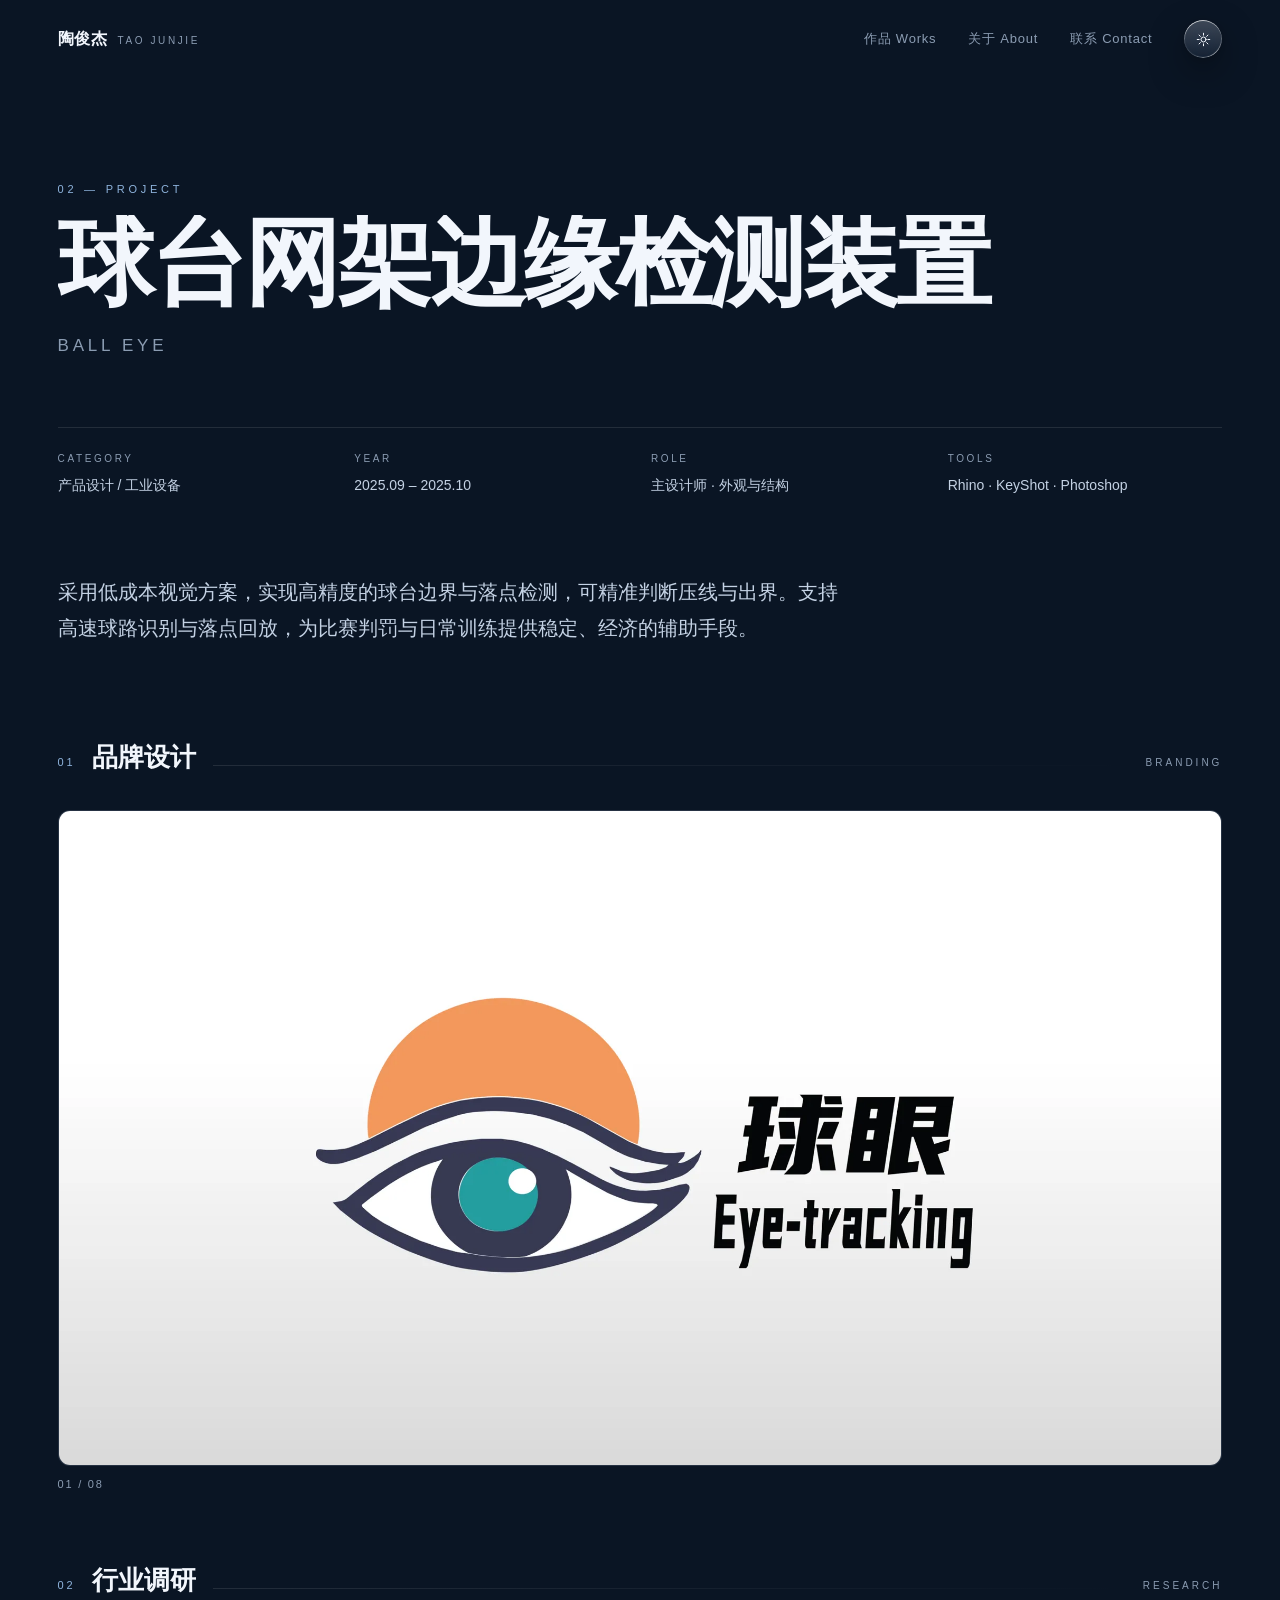
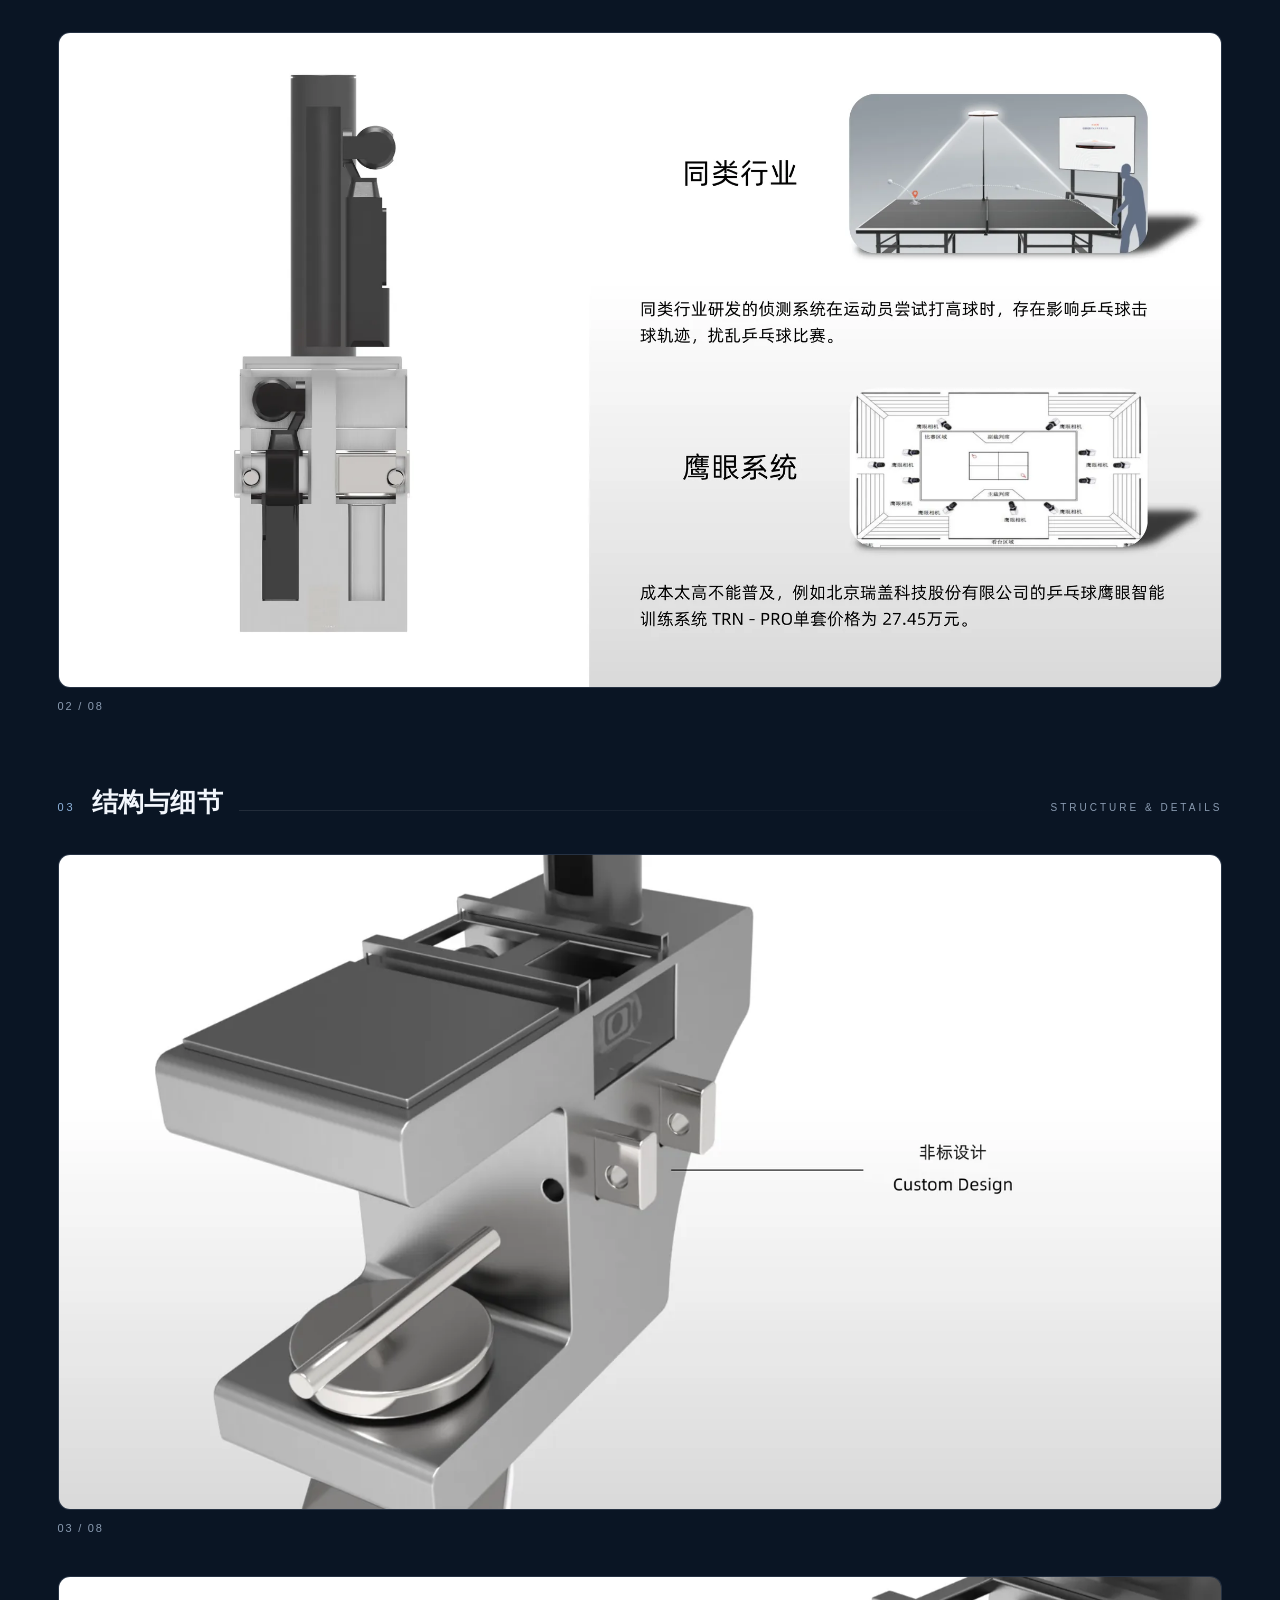
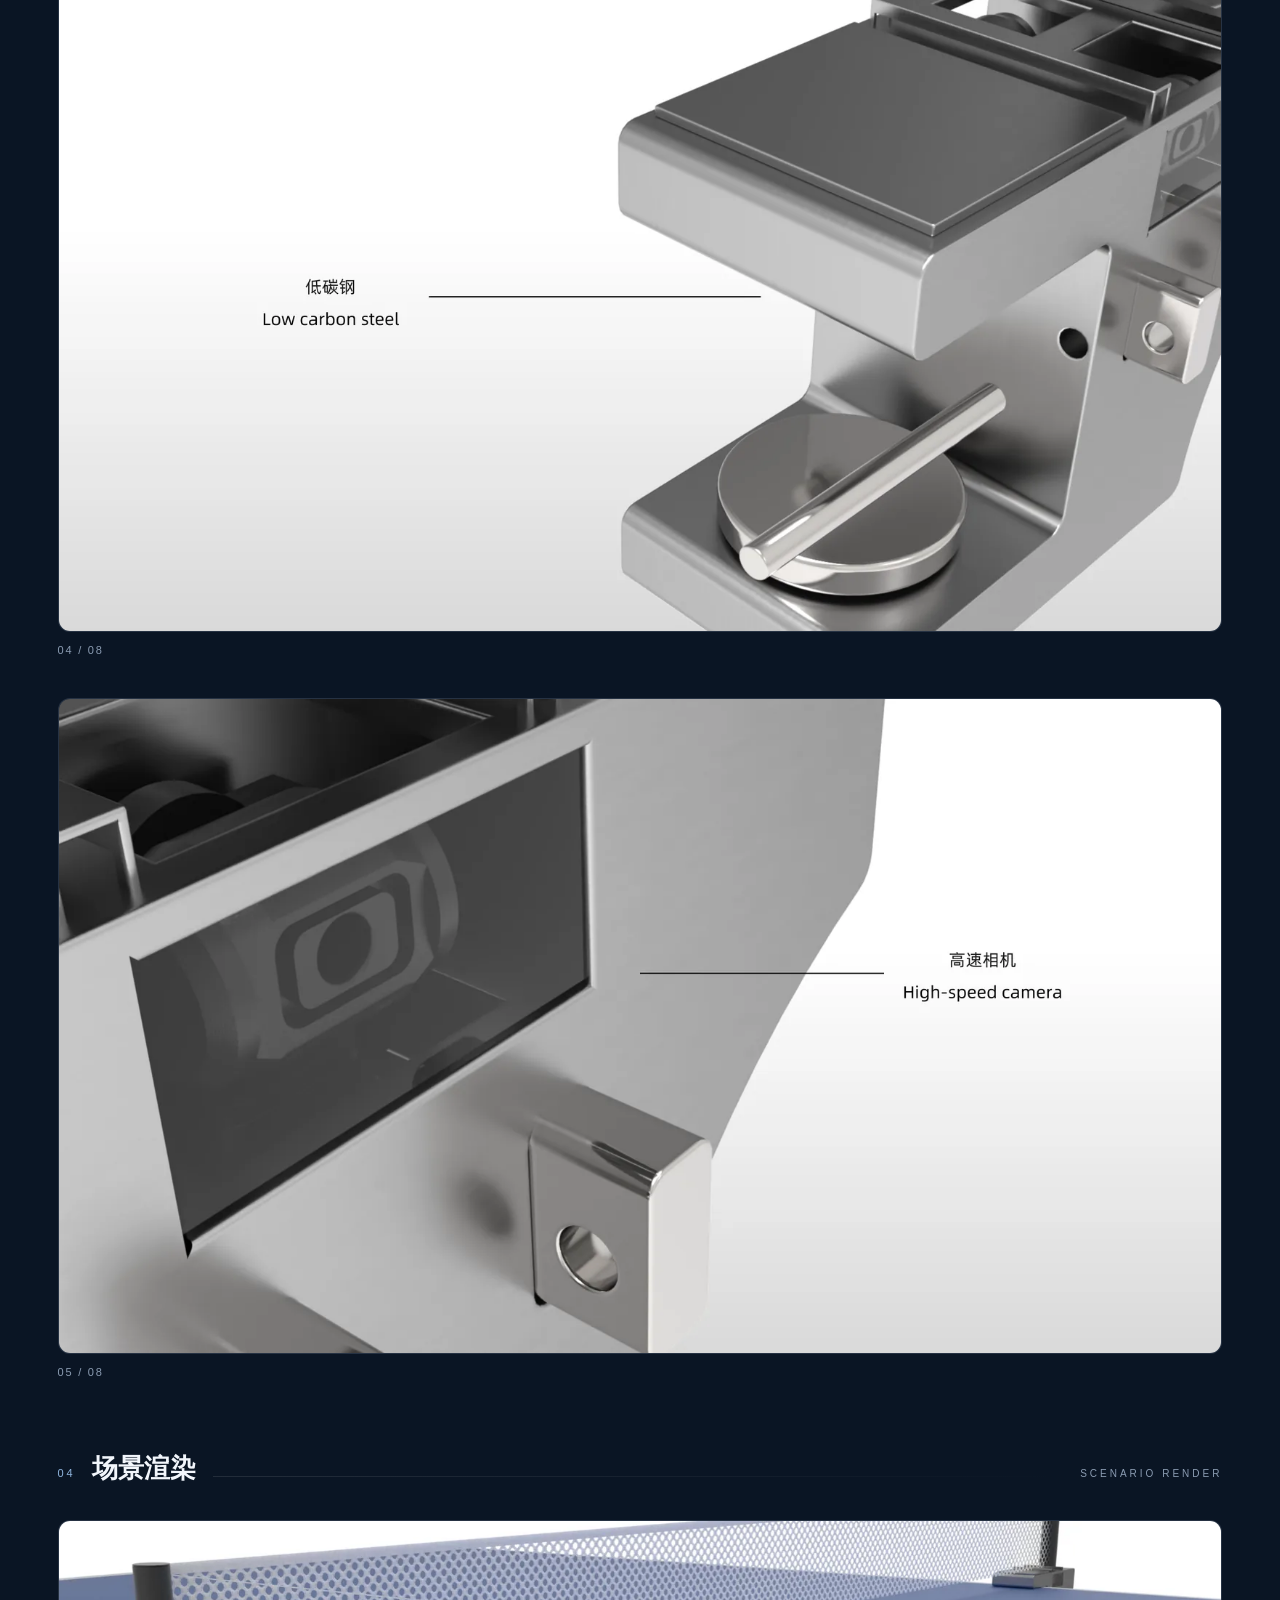
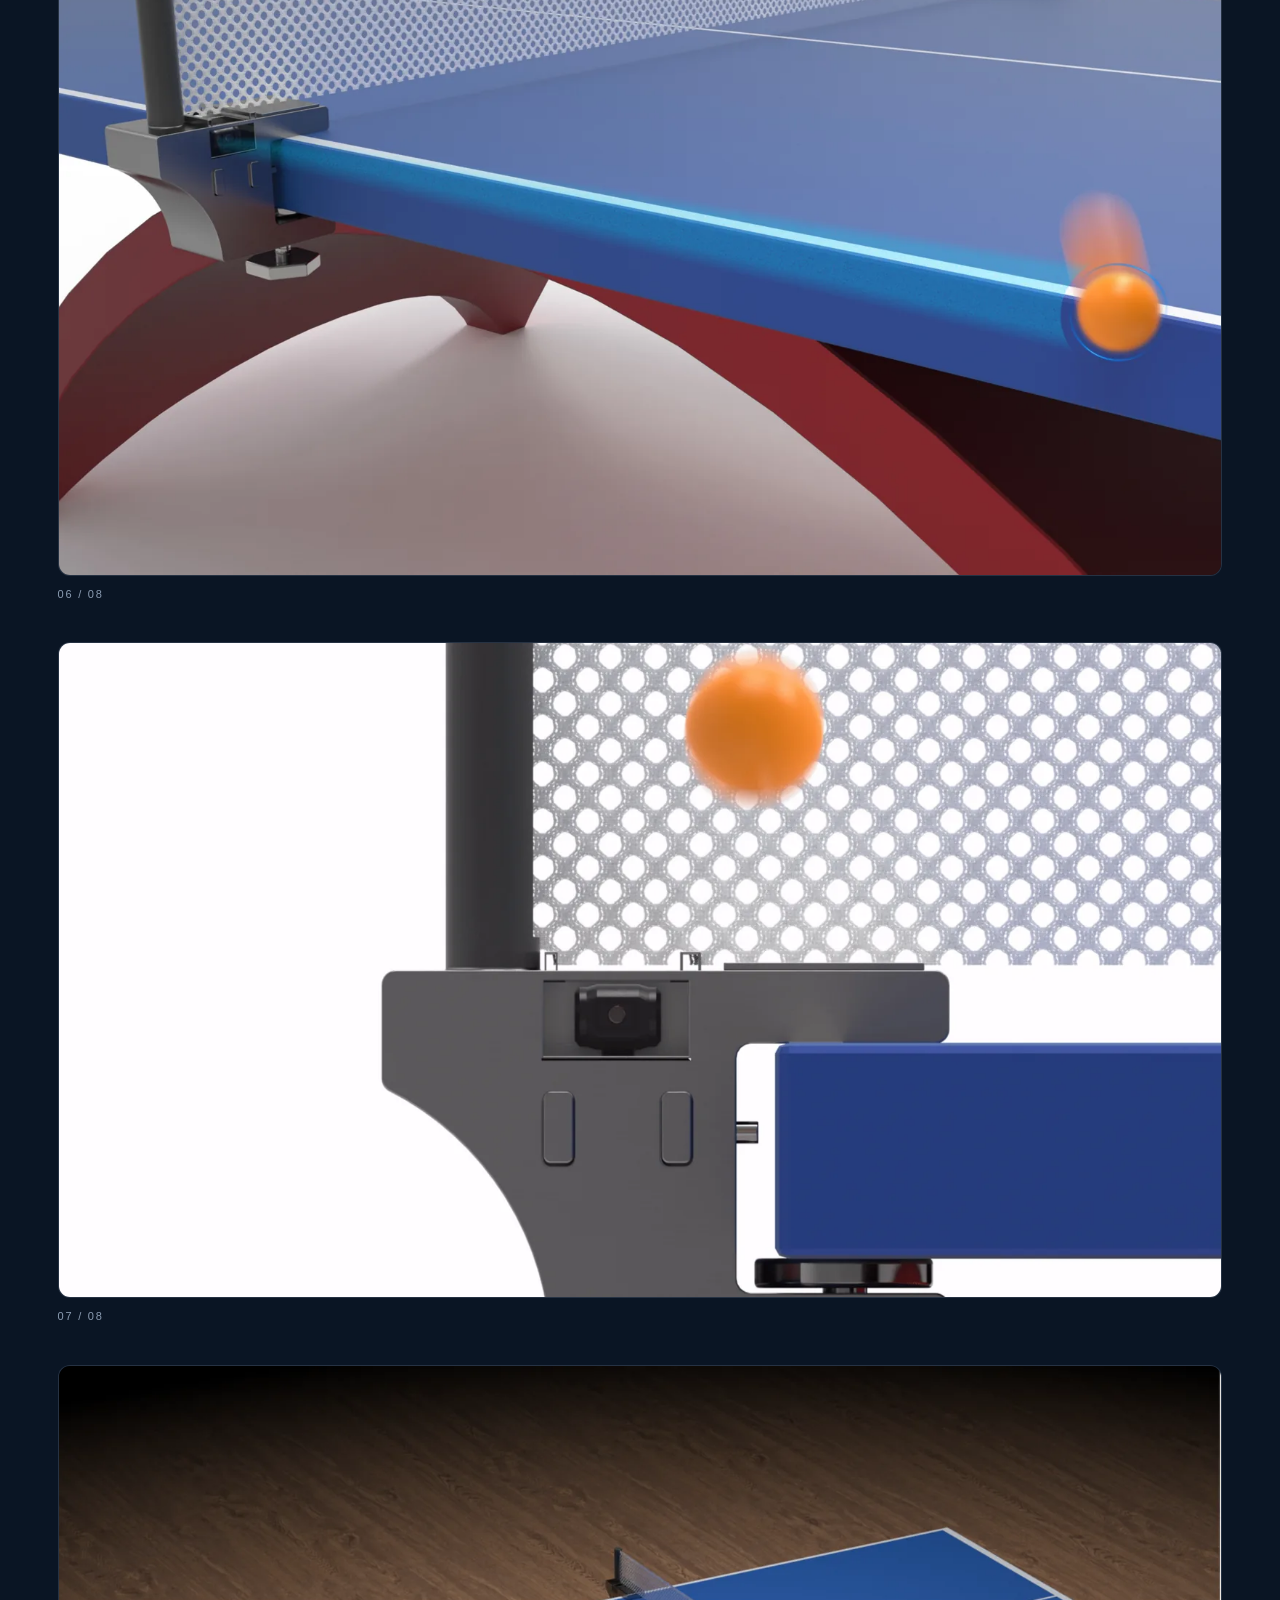
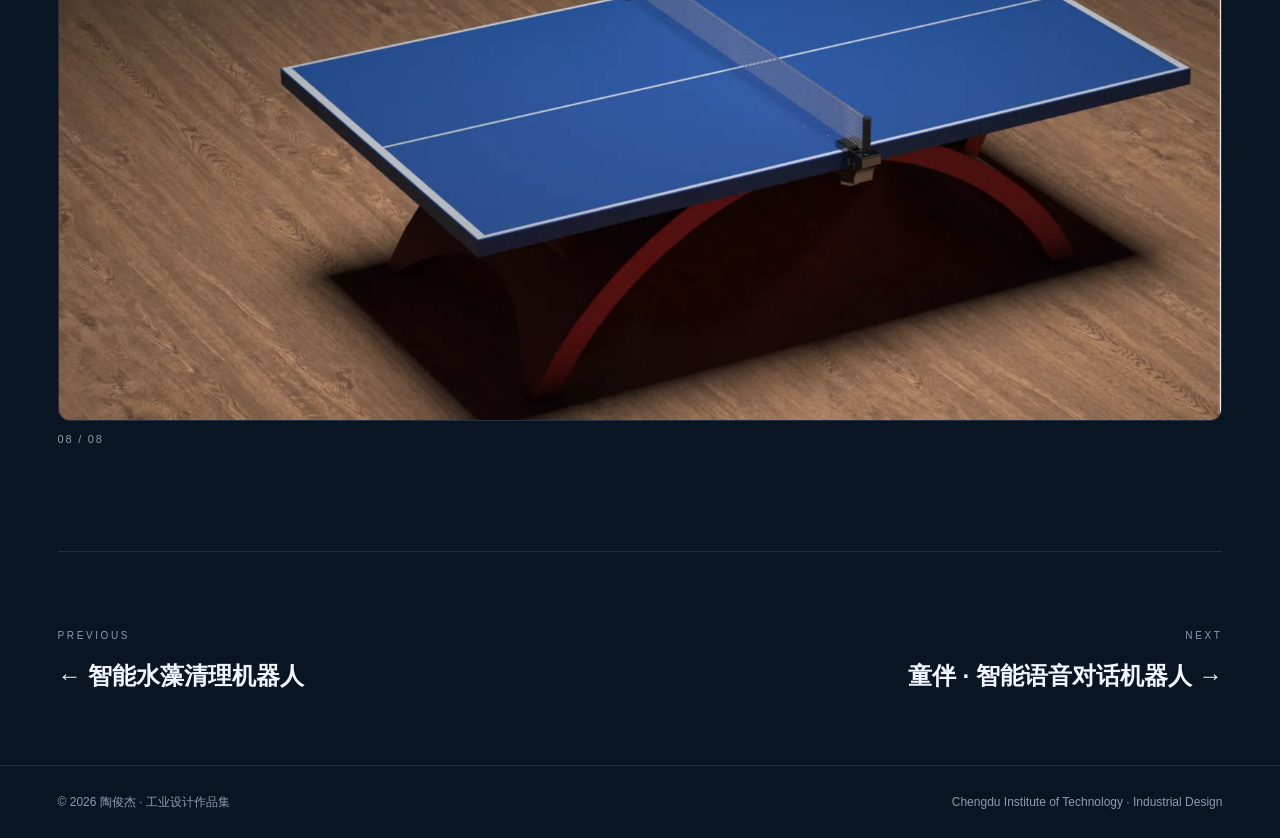
==== work/ball-eye.html @ c4ef95f7 "液态玻璃效果（iOS 26 风）+ 手机端奖项对齐/CONTACT 标题堆叠修复" ====
<!DOCTYPE html>
<html lang="zh-CN" data-theme="dark">
<head>
<meta charset="UTF-8">
<meta name="viewport" content="width=device-width, initial-scale=1.0">
<title>球台网架边缘检测装置 — 陶俊杰 · 工业设计作品集 2026</title>
<meta name="description" content="球台网架边缘检测装置 · 陶俊杰 工业设计作品集">
<script>(function(){try{var t=localStorage.getItem('tj-theme');document.documentElement.setAttribute('data-theme',t==='light'?'light':'dark');}catch(e){document.documentElement.setAttribute('data-theme','dark');}})();</script>
<link rel="stylesheet" href="../assets/style.css?v=20260930c">
</head>
<body>

<div class="loader">
  <div class="loader-inner">
    <div class="loader-cn">陶俊杰</div>
    <div class="loader-en">TAO JUNJIE</div>
    <div class="loader-line"></div>
  </div>
</div>

<div class="progress"></div>

<nav class="nav">
  <a class="brand" href="../index.html"><b>陶俊杰</b><span>TAO JUNJIE</span></a>
  <div class="nav-right">
    <div class="nav-links">
      <a href="../index.html#works">作品 Works</a>
      <a href="../index.html#about">关于 About</a>
      <a href="../index.html#contact">联系 Contact</a>
    </div>
    <button class="theme-toggle lg" id="themeToggle" aria-label="切换深浅色">
      <svg class="icon-sun" viewBox="0 0 24 24" fill="none" stroke="currentColor" stroke-width="1.6" stroke-linecap="round"><circle cx="12" cy="12" r="4"/><path d="M12 2v3M12 19v3M2 12h3M19 12h3M4.9 4.9l2.1 2.1M17 17l2.1 2.1M19.1 4.9L17 7M7 17l-2.1 2.1"/></svg>
      <svg class="icon-moon" viewBox="0 0 24 24" fill="none" stroke="currentColor" stroke-width="1.6" stroke-linecap="round"><path d="M21 12.8A8.5 8.5 0 1 1 11.2 3a7 7 0 0 0 9.8 9.8z"/></svg>
    </button>
  </div>
</nav>

<header class="proj-head">
  <div class="wrap">
    <div class="proj-num reveal">02 — Project</div>
    <h1 class="proj-title mask"><span>球台网架边缘检测装置</span></h1>
    <p class="proj-en reveal">Ball Eye</p>
    <div class="proj-meta reveal">
      <div><div class="k">Category</div><div class="v">产品设计 / 工业设备</div></div>
      <div><div class="k">Year</div><div class="v">2025.09 – 2025.10</div></div>
      <div><div class="k">Role</div><div class="v">主设计师 · 外观与结构</div></div>
      <div><div class="k">Tools</div><div class="v">Rhino · KeyShot · Photoshop</div></div>
    </div>
  </div>
</header>

<section class="proj-lead">
  <div class="wrap">
    <p class="reveal">采用低成本视觉方案，实现高精度的球台边界与落点检测，可精准判断压线与出界。支持高速球路识别与落点回放，为比赛判罚与日常训练提供稳定、经济的辅助手段。</p>
  </div>
</section>

<section class="proj-gallery">
  <div class="chapter reveal">
    <span class="c-num">01</span>
    <h2>品牌设计</h2>
    <span class="c-line"></span>
    <span class="c-en">Branding</span>
  </div>
  <figure class="shot reveal">
    <img src="../images/page-18.webp" alt="球台网架边缘检测装置 · 品牌设计" loading="lazy">
    <figcaption>01 / 08</figcaption>
  </figure>
  <div class="chapter reveal">
    <span class="c-num">02</span>
    <h2>行业调研</h2>
    <span class="c-line"></span>
    <span class="c-en">Research</span>
  </div>
  <figure class="shot reveal">
    <img src="../images/page-19.webp" alt="球台网架边缘检测装置 · 行业调研" loading="lazy">
    <figcaption>02 / 08</figcaption>
  </figure>
  <div class="chapter reveal">
    <span class="c-num">03</span>
    <h2>结构与细节</h2>
    <span class="c-line"></span>
    <span class="c-en">Structure & Details</span>
  </div>
  <figure class="shot reveal">
    <img src="../images/page-20.webp" alt="球台网架边缘检测装置 · 结构与细节" loading="lazy">
    <figcaption>03 / 08</figcaption>
  </figure>
  <figure class="shot reveal">
    <img src="../images/page-21.webp" alt="球台网架边缘检测装置 · 结构与细节" loading="lazy">
    <figcaption>04 / 08</figcaption>
  </figure>
  <figure class="shot reveal">
    <img src="../images/page-22.webp" alt="球台网架边缘检测装置 · 结构与细节" loading="lazy">
    <figcaption>05 / 08</figcaption>
  </figure>
  <div class="chapter reveal">
    <span class="c-num">04</span>
    <h2>场景渲染</h2>
    <span class="c-line"></span>
    <span class="c-en">Scenario Render</span>
  </div>
  <figure class="shot reveal">
    <img src="../images/page-23.webp" alt="球台网架边缘检测装置 · 场景渲染" loading="lazy">
    <figcaption>06 / 08</figcaption>
  </figure>
  <figure class="shot reveal">
    <img src="../images/page-24.webp" alt="球台网架边缘检测装置 · 场景渲染" loading="lazy">
    <figcaption>07 / 08</figcaption>
  </figure>
  <figure class="shot reveal">
    <img src="../images/page-25.webp" alt="球台网架边缘检测装置 · 场景渲染" loading="lazy">
    <figcaption>08 / 08</figcaption>
  </figure>
</section>

<div class="wrap">
  <div class="proj-nav">
    <a class="prev" href="pure-boat.html">
      <span class="k">Previous</span>
      <div class="v">← 智能水藻清理机器人</div>
    </a>
    <a class="next" href="tongban.html">
      <span class="k">Next</span>
      <div class="v">童伴 · 智能语音对话机器人 →</div>
    </a>
  </div>
</div>

<footer class="footer">
  <span>© 2026 陶俊杰 · 工业设计作品集</span>
  <span>Chengdu Institute of Technology · Industrial Design</span>
</footer>

<script src="../assets/main.js?v=20260930c"></script>
</body>
</html>
---- assets/style.css ----
/* ============================================================
   陶俊杰 · 工业设计作品集 2026
   Dark-first / Monochrome / Minimal Studio + Motion
   ============================================================ */

:root {
  --maxw: 1280px;
  --pad: clamp(20px, 4.5vw, 60px);
  --ease: cubic-bezier(0.22, 0.61, 0.36, 1);
  --ease-out: cubic-bezier(0.16, 1, 0.3, 1);
  --font: -apple-system, BlinkMacSystemFont, "Segoe UI", "PingFang SC",
    "Hiragino Sans GB", "Microsoft YaHei", "Helvetica Neue", Arial, sans-serif;
}

:root[data-theme="dark"] {
  --bg: #0A1524;
  --bg-soft: #0D1B2E;
  --surface: #13233A;
  --ink: #F2F6FC;
  --ink-2: #C4D2E4;
  --muted: #8B9CB2;
  --line: rgba(255,255,255,.10);
  --line-2: rgba(255,255,255,.22);
  --glow-a: rgba(96,150,214,.30);
  --glow-b: rgba(245,206,138,.18);
  --btn-bg: #F2F6FC;
  --btn-ink: #0A1524;
  --btn-ghost-line: rgba(255,255,255,.28);
  --img-bg: #0D1B2E;
  --overlay: rgba(7,15,26,.76);
  --blue: #8FB4DD;
  --gold-1: #FBE3AE;
  --gold-2: #F0C471;
  --gold-ink: #2A1F0C;
  --star: rgba(255,255,255,.80);
  --star-2: rgba(255,255,255,.36);
  --glass: rgba(10,21,36,.72);
  --glass-line: rgba(255,255,255,.20);
  --lg-top: rgba(255,255,255,.22);
  --lg-bottom: rgba(255,255,255,.05);
  --lg-base: rgba(12,22,38,.38);
  --lg-rim: rgba(255,255,255,.72);
  --lg-shadow: rgba(0,0,0,.34);
}

:root[data-theme="light"] {
  --bg: #F6F8FC;
  --bg-soft: #EDF1F7;
  --surface: #FFFFFF;
  --ink: #0E1626;
  --ink-2: #2C3A52;
  --muted: #64748B;
  --line: rgba(14,22,38,.10);
  --line-2: rgba(14,22,38,.20);
  --glow-a: rgba(96,150,214,.18);
  --glow-b: rgba(228,178,86,.18);
  --btn-bg: #0E1626;
  --btn-ink: #FFFFFF;
  --btn-ghost-line: rgba(14,22,38,.25);
  --img-bg: #FFFFFF;
  --overlay: rgba(246,248,252,.80);
  --blue: #2F5F9E;
  --gold-1: #F9E2AF;
  --gold-2: #E0AC48;
  --gold-ink: #2A1F0C;
  --star: rgba(14,22,38,.20);
  --star-2: rgba(14,22,38,.10);
  --glass: rgba(255,255,255,.82);
  --glass-line: rgba(14,22,38,.16);
  --lg-top: rgba(255,255,255,.92);
  --lg-bottom: rgba(255,255,255,.52);
  --lg-base: rgba(255,255,255,.26);
  --lg-rim: rgba(255,255,255,.96);
  --lg-shadow: rgba(20,32,54,.20);
}

* { box-sizing: border-box; }

html { scroll-behavior: smooth; }
@media (prefers-reduced-motion: reduce) { html { scroll-behavior: auto; } }

body {
  margin: 0;
  background: var(--bg);
  color: var(--ink);
  font-family: var(--font);
  line-height: 1.7;
  -webkit-font-smoothing: antialiased;
  text-rendering: optimizeLegibility;
  overflow-x: hidden;
  opacity: 0;
  transition: opacity .6s var(--ease-out), background .5s var(--ease), color .5s var(--ease);
}
body.ready { opacity: 1; }
body.leaving { opacity: 0; }

img { display: block; max-width: 100%; }
a { color: inherit; text-decoration: none; }
button { font: inherit; }

.wrap {
  width: 100%; max-width: var(--maxw); margin: 0 auto;
  padding-left: var(--pad); padding-right: var(--pad);
}

/* ============ 加载动画 ============ */
.loader {
  position: fixed; inset: 0; z-index: 900;
  background: var(--bg);
  display: grid; place-items: center;
  transition: transform 1s var(--ease-out), opacity .8s var(--ease-out);
}
.loader.done { transform: translateY(-101%); opacity: 0; }
.loader-inner { text-align: center; }
.loader-cn {
  font-size: clamp(30px, 5vw, 56px); font-weight: 700; letter-spacing: .18em;
  opacity: 0; transform: translateY(18px);
  animation: loaderIn .9s var(--ease-out) .15s forwards;
}
.loader-en {
  margin-top: 10px; font-size: 11px; letter-spacing: .5em; color: var(--muted);
  opacity: 0; animation: loaderIn .9s var(--ease-out) .45s forwards;
}
.loader-line {
  margin: 26px auto 0; width: 120px; height: 1px; background: var(--line);
  position: relative; overflow: hidden;
}
.loader-line::after {
  content: ""; position: absolute; inset: 0; background: var(--ink);
  transform: translateX(-100%); animation: loaderLine 1.1s var(--ease-out) .3s forwards;
}
@keyframes loaderIn { to { opacity: 1; transform: none; } }
@keyframes loaderLine { to { transform: translateX(0); } }

/* ============ 滚动进度 ============ */
.progress {
  position: fixed; top: 0; left: 0; height: 2px; width: 0%; z-index: 300;
  background: linear-gradient(90deg, var(--ink), var(--muted));
  transition: width .1s linear;
}


/* ============ Liquid Glass（iOS 26 风格） ============ */
.lg {
  position: relative;
  isolation: isolate;
  overflow: hidden;
  background:
    linear-gradient(180deg, var(--lg-top), var(--lg-bottom)),
    var(--lg-base);
  -webkit-backdrop-filter: blur(16px) saturate(180%) brightness(1.06);
  backdrop-filter: blur(16px) saturate(180%) brightness(1.06);
  box-shadow:
    0 14px 36px var(--lg-shadow),
    0 2px 8px rgba(0,0,0,.16),
    inset 0 1px 0 rgba(255,255,255,.55),
    inset 0 -1px 1px rgba(255,255,255,.14);
}
.lg::before {
  content: ""; position: absolute; inset: -60%;
  background: linear-gradient(112deg, transparent 40%, rgba(255,255,255,.55) 48%,
    rgba(255,255,255,.10) 55%, transparent 64%);
  transform: translateX(-60%);
  animation: lgSheen 5.5s var(--ease) infinite;
  pointer-events: none; z-index: 1;
}
.lg::after {
  content: ""; position: absolute; inset: 0; border-radius: inherit; padding: 1px;
  background: linear-gradient(145deg, var(--lg-rim), rgba(255,255,255,.05) 38%,
    rgba(255,255,255,.05) 62%, var(--lg-rim));
  -webkit-mask: linear-gradient(#000 0 0) content-box, linear-gradient(#000 0 0);
  -webkit-mask-composite: xor;
  mask: linear-gradient(#000 0 0) content-box, linear-gradient(#000 0 0);
  mask-composite: exclude;
  pointer-events: none; z-index: 3;
}
@keyframes lgSheen {
  0%, 58% { transform: translateX(-60%); }
  88%, 100% { transform: translateX(60%); }
}
@media (prefers-reduced-motion: reduce) {
  .lg::before { animation: none; opacity: .3; }
}
html.no-motion .lg::before { animation: none; opacity: .3; }

/* ============ 导航 ============ */
.nav {
  position: fixed; top: 0; left: 0; right: 0; z-index: 200;
  display: flex; align-items: center; justify-content: space-between;
  padding: 20px var(--pad);
  transition: background .4s var(--ease), backdrop-filter .4s var(--ease),
    padding .4s var(--ease), border-color .4s var(--ease);
  border-bottom: 1px solid transparent;
}
.nav.scrolled {
  background: color-mix(in srgb, var(--bg) 78%, transparent);
  backdrop-filter: saturate(160%) blur(16px);
  -webkit-backdrop-filter: saturate(160%) blur(16px);
  border-bottom-color: var(--line);
  padding-top: 13px; padding-bottom: 13px;
}
.brand { display: flex; align-items: baseline; gap: 10px; font-weight: 700; letter-spacing: .04em; }
.brand b { font-size: 16px; }
.brand span { font-size: 10px; letter-spacing: .26em; color: var(--muted); font-weight: 500; }
.nav-right { display: flex; align-items: center; gap: clamp(14px, 3vw, 32px); }
.nav-links { display: flex; gap: clamp(14px, 3vw, 32px); }
.nav-links a { font-size: 13px; letter-spacing: .06em; color: var(--muted); position: relative; transition: color .25s var(--ease); }
.nav-links a::after { content: ""; position: absolute; left: 0; bottom: -4px; height: 1px; width: 0; background: var(--ink); transition: width .3s var(--ease); }
.nav-links a:hover { color: var(--ink); }
.nav-links a:hover::after { width: 100%; }
@media (max-width: 720px) {
  .nav { padding-left: 16px; padding-right: 16px; }
  .nav-right { gap: 12px; }
  .nav-links { display: flex; gap: 12px; }
  .nav-links a { font-size: 11px; letter-spacing: 0; }
  .brand { gap: 7px; }
  .brand b { font-size: 15px; }
  .brand span { display: none; }
}

.theme-toggle {
  width: 38px; height: 38px; border-radius: 50%; cursor: pointer;
  border: 0; color: var(--ink);
  display: grid; place-items: center;
  transition: transform .35s var(--ease);
}
.theme-toggle::before { background: linear-gradient(112deg, transparent 40%, rgba(255,255,255,.62) 48%, rgba(255,255,255,.12) 55%, transparent 64%); }
.theme-toggle:hover { background: var(--surface); transform: rotate(18deg); }
.theme-toggle svg { width: 15px; height: 15px; }
:root[data-theme="dark"] .icon-sun { display: block; }
:root[data-theme="dark"] .icon-moon { display: none; }
:root[data-theme="light"] .icon-sun { display: none; }
:root[data-theme="light"] .icon-moon { display: block; }


/* ============ 星空点 ============ */
.hero-stars {
  position: absolute; inset: 0; z-index: 0; pointer-events: none;
  background-repeat: no-repeat;
  background-image:
    radial-gradient(1.6px 1.6px at 12% 22%, var(--star), transparent 60%),
    radial-gradient(1.1px 1.1px at 27% 63%, var(--star-2), transparent 60%),
    radial-gradient(1.4px 1.4px at 41% 15%, var(--star), transparent 60%),
    radial-gradient(1px 1px at 55% 78%, var(--star-2), transparent 60%),
    radial-gradient(1.7px 1.7px at 68% 34%, var(--star), transparent 60%),
    radial-gradient(1.1px 1.1px at 81% 71%, var(--star-2), transparent 60%),
    radial-gradient(1.3px 1.3px at 92% 27%, var(--star), transparent 60%),
    radial-gradient(1px 1px at 6% 82%, var(--star-2), transparent 60%),
    radial-gradient(1.5px 1.5px at 36% 46%, var(--star), transparent 60%),
    radial-gradient(1px 1px at 74% 88%, var(--star-2), transparent 60%),
    radial-gradient(1.2px 1.2px at 18% 44%, var(--star-2), transparent 60%),
    radial-gradient(1.4px 1.4px at 63% 8%, var(--star), transparent 60%),
    radial-gradient(1px 1px at 88% 55%, var(--star-2), transparent 60%),
    radial-gradient(1.3px 1.3px at 47% 92%, var(--star), transparent 60%),
    radial-gradient(1.1px 1.1px at 4% 34%, var(--star-2), transparent 60%),
    radial-gradient(1.6px 1.6px at 96% 80%, var(--star), transparent 60%);
  animation: twinkle 8s var(--ease) infinite alternate;
}
@keyframes twinkle { from { opacity: .55; } to { opacity: 1; } }

/* ============ 首屏 ============ */
.hero {
  position: relative; min-height: 100svh; overflow: hidden;
  display: grid; align-items: center;
  padding: 120px var(--pad) 90px;
}
.hero-bg { position: absolute; inset: -25%; z-index: 0; pointer-events: none; }
.hero-bg::before,
.hero-bg::after {
  content: ""; position: absolute; border-radius: 50%;
  filter: blur(60px);
}
.hero-bg::before {
  width: 62%; height: 62%; left: 2%; top: 6%;
  background: radial-gradient(circle at 50% 50%, var(--glow-a), transparent 68%);
  animation: drift1 26s var(--ease) infinite alternate;
}
.hero-bg::after {
  width: 55%; height: 55%; right: 4%; bottom: 2%;
  background: radial-gradient(circle at 50% 50%, var(--glow-b), transparent 68%);
  animation: drift2 32s var(--ease) infinite alternate;
}
@keyframes drift1 { from { transform: translate3d(0,0,0) scale(1); } to { transform: translate3d(4%,-5%,0) scale(1.12); } }
@keyframes drift2 { from { transform: translate3d(0,0,0) scale(1.05); } to { transform: translate3d(-5%,4%,0) scale(1); } }

.hero-grid {
  position: absolute; inset: 0; z-index: 0; pointer-events: none; opacity: .5;
  background-image:
    linear-gradient(to right, var(--line) 1px, transparent 1px),
    linear-gradient(to bottom, var(--line) 1px, transparent 1px);
  background-size: 96px 96px;
  mask-image: radial-gradient(ellipse 80% 70% at 50% 45%, #000 20%, transparent 78%);
  -webkit-mask-image: radial-gradient(ellipse 80% 70% at 50% 45%, #000 20%, transparent 78%);
  animation: gridPan 40s linear infinite;
}
@keyframes gridPan { from { background-position: 0 0; } to { background-position: 96px 96px; } }

.hero-inner {
  position: relative; z-index: 2;
  width: 100%; max-width: var(--maxw); margin: 0 auto;
  display: grid; grid-template-columns: minmax(0, 1.06fr) minmax(0, .94fr);
  gap: clamp(24px, 5vw, 70px); align-items: center;
}
@media (max-width: 980px) { .hero-inner { grid-template-columns: 1fr; } }

.hero-eyebrow {
  margin: 0 0 clamp(16px, 2.6vw, 30px);
  font-size: 11px; letter-spacing: .38em; color: var(--blue); text-transform: uppercase;
}
.hero-title { margin: 0; font-weight: 700; letter-spacing: -.015em; line-height: .98; }
.hero-title .line1 { font-size: clamp(20px, 3vw, 34px); font-weight: 500; color: var(--blue); letter-spacing: .02em; }
.hero-title .line2 { font-size: clamp(56px, 10.5vw, 132px); letter-spacing: -.03em; }
.hero-sub { margin: clamp(18px, 2.6vw, 28px) 0 0; font-size: clamp(15px, 1.9vw, 19px); color: var(--ink-2); letter-spacing: .04em; }
.hero-line { margin: 6px 0 0; font-size: 13px; color: var(--muted); letter-spacing: .08em; }

/* 遮罩揭开（mask reveal） */
.mask { display: block; overflow: hidden; padding-bottom: .06em; }
.mask > span { display: block; transform: translateY(112%); transition: transform 1.05s var(--ease-out); }
.mask.in > span { transform: translateY(0); }

.hero-actions { display: flex; flex-wrap: wrap; gap: 12px; margin-top: clamp(26px, 4vw, 42px); }
.btn {
  display: inline-flex; align-items: center; gap: 9px;
  padding: 13px 24px; border-radius: 999px; font-size: 13px; letter-spacing: .06em;
  border: 1px solid transparent; cursor: pointer;
  transition: transform .35s var(--ease), background .35s var(--ease), color .35s var(--ease), border-color .35s var(--ease);
}
.btn-solid {
  background: linear-gradient(180deg, var(--gold-1), var(--gold-2));
  color: var(--gold-ink);
  box-shadow: 0 10px 28px rgba(240,196,113,.26), inset 0 1px 0 rgba(255,255,255,.55);
}
.btn-solid:hover {
  transform: translateY(-3px);
  box-shadow: 0 16px 38px rgba(240,196,113,.40), inset 0 1px 0 rgba(255,255,255,.55);
}
.btn-ghost { background: transparent; color: var(--ink); border-color: var(--btn-ghost-line); }
.btn-ghost:hover { transform: translateY(-3px); background: var(--surface); }
.btn-ghost.lg { border-color: transparent; }
.btn svg { width: 13px; height: 13px; }

.hero-stats {
  display: flex; gap: clamp(24px, 4vw, 56px);
  margin-top: clamp(34px, 5vw, 60px); padding-top: 22px;
  border-top: 1px solid var(--line);
}
.stat b { display: block; font-size: clamp(20px, 2.6vw, 30px); font-weight: 700; letter-spacing: -.01em; line-height: 1.2; color: var(--blue); }
.stat span { font-size: 11px; letter-spacing: .16em; color: var(--muted); text-transform: uppercase; }

/* 线框球 */
.hero-visual { position: relative; display: grid; place-items: center; min-height: clamp(260px, 40vw, 460px); }
.orb { position: relative; width: min(72%, 400px); aspect-ratio: 1; }
.orb-glow {
  position: absolute; inset: -28%; border-radius: 50%;
  background: radial-gradient(circle at 50% 50%, rgba(96,150,214,.34), rgba(96,150,214,.10) 42%, transparent 70%);
  filter: blur(30px); animation: pulse 7s var(--ease) infinite alternate;
}
.orb-warm {
  position: absolute; inset: 22%; border-radius: 50%;
  background: radial-gradient(circle at 50% 50%, rgba(245,206,138,.55), rgba(245,206,138,.14) 46%, transparent 72%);
  filter: blur(22px); animation: pulse 5.5s var(--ease) infinite alternate-reverse;
}
@keyframes pulse { from { opacity: .55; transform: scale(.96); } to { opacity: 1; transform: scale(1.05); } }
.orb-sphere { position: absolute; inset: 0; transform-style: preserve-3d; animation: orbSpin 34s linear infinite; }
@keyframes orbSpin { from { transform: rotateX(16deg) rotateY(0deg); } to { transform: rotateX(16deg) rotateY(360deg); } }
.orb-sphere i {
  position: absolute; inset: 0; border: 1px solid rgba(143,180,221,.30); border-radius: 50%; display: block;
}
.orb-sphere i.lat { border-color: rgba(143,180,221,.16); }
.orb-core {
  position: absolute; left: 50%; top: 50%; width: 13px; height: 13px; margin: -6.5px 0 0 -6.5px;
  border-radius: 50%; background: #FFF4DC;
  box-shadow: 0 0 22px 7px rgba(245,206,138,.85), 0 0 60px 22px rgba(245,206,138,.35);
}
@media (max-width: 980px) { .hero-visual { min-height: 260px; } .orb { width: min(52%, 280px); } }

@media (max-width: 720px) {
  .hero { padding: 104px var(--pad) 82px; }
  .hero-inner { grid-template-columns: 1fr; gap: 0; }
  .hero-copy { position: relative; z-index: 2; }
  .hero-eyebrow { font-size: 10px; letter-spacing: .2em; }
  .hero-title .line1 { font-size: 18px; }
  .hero-title .line2 { font-size: clamp(50px, 17vw, 78px); }
  .hero-sub { font-size: 15px; margin-top: 16px; }
  .hero-line { font-size: 12px; line-height: 1.8; }
  .hero-actions { gap: 10px; margin-top: 24px; }
  .btn { padding: 12px 18px; font-size: 12px; }
  .hero-stats { gap: 20px; margin-top: 30px; padding-top: 18px; }
  .stat b { font-size: 22px; }
  .stat span { font-size: 10px; }
  /* 线框球移到文案后方，居中做大背景 */
  .hero-visual {
    position: absolute; top: 62%; left: 50%;
    translate: -50% -50%;
    width: min(96vw, 400px); min-height: 0;
    opacity: .34; z-index: 1; pointer-events: none;
  }
  .orb { width: 100%; }
  .hero-scroll { bottom: 18px; font-size: 9px; letter-spacing: .2em; }
}

.hero-scroll {
  position: absolute; left: var(--pad); right: var(--pad); bottom: 30px; z-index: 2;
  display: flex; justify-content: space-between; font-size: 10px; letter-spacing: .26em; color: var(--muted);
  text-transform: uppercase;
}
.hero-scroll .cue { display: inline-flex; align-items: center; gap: 9px; animation: bob 2.6s var(--ease) infinite; }
@keyframes bob { 0%,100% { transform: translateY(0); } 50% { transform: translateY(6px); } }

/* ============ 通用区块 ============ */
.section { padding: clamp(80px, 12vw, 180px) 0; }
.sec-head {
  display: flex; align-items: baseline; justify-content: space-between;
  border-top: 1px solid var(--line); padding-top: 18px; margin-bottom: clamp(38px, 6vw, 80px);
}
.label { font-size: 11px; letter-spacing: .3em; color: var(--muted); text-transform: uppercase; }
.sec-count { font-size: 11px; letter-spacing: .2em; color: var(--muted); }

/* ============ 作品列表 ============ */
.work-list { display: flex; flex-direction: column; gap: clamp(56px, 9vw, 140px); }
.work { display: block; position: relative; }
.work-media {
  position: relative; overflow: hidden; border-radius: 12px;
  background: var(--img-bg); border: 1px solid var(--line);
}
.work-media img { width: 100%; transition: transform 1.1s var(--ease-out), filter .6s var(--ease); }
.work-media::after {
  content: ""; position: absolute; inset: 0; background: var(--overlay);
  opacity: 0; transition: opacity .5s var(--ease);
}
.work-enter {
  position: absolute; inset: 0; z-index: 3; display: grid; place-items: center;
  opacity: 0; transform: translateY(14px); transition: opacity .5s var(--ease), transform .5s var(--ease-out);
}
.work-enter span {
  display: inline-flex; align-items: center; gap: 12px;
  padding: 14px 28px; border-radius: 999px; font-size: 13px; letter-spacing: .16em;
  text-transform: uppercase; color: var(--ink);
  position: relative; isolation: isolate; overflow: hidden;
  background:
    linear-gradient(180deg, var(--lg-top), var(--lg-bottom)),
    var(--lg-base);
  -webkit-backdrop-filter: blur(16px) saturate(180%) brightness(1.06);
  backdrop-filter: blur(16px) saturate(180%) brightness(1.06);
  box-shadow:
    0 14px 36px var(--lg-shadow),
    0 2px 8px rgba(0,0,0,.16),
    inset 0 1px 0 rgba(255,255,255,.55),
    inset 0 -1px 1px rgba(255,255,255,.14);
}
.work-enter span::before {
  content: ""; position: absolute; inset: -60%;
  background: linear-gradient(112deg, transparent 40%, rgba(255,255,255,.55) 48%,
    rgba(255,255,255,.10) 55%, transparent 64%);
  transform: translateX(-60%);
  animation: lgSheen 5.5s var(--ease) infinite;
  pointer-events: none; z-index: 1;
}
.work-enter span::after {
  content: ""; position: absolute; inset: 0; border-radius: inherit; padding: 1px;
  background: linear-gradient(145deg, var(--lg-rim), rgba(255,255,255,.05) 38%,
    rgba(255,255,255,.05) 62%, var(--lg-rim));
  -webkit-mask: linear-gradient(#000 0 0) content-box, linear-gradient(#000 0 0);
  -webkit-mask-composite: xor;
  mask: linear-gradient(#000 0 0) content-box, linear-gradient(#000 0 0);
  mask-composite: exclude;
  pointer-events: none; z-index: 3;
}
.work:hover .work-media::after { opacity: 1; }
.work:hover .work-enter { opacity: 1; transform: none; }
.work:hover .work-media img { transform: scale(1.045); }
.work-meta { display: grid; grid-template-columns: 70px 1fr auto; gap: 18px; align-items: baseline; margin-top: 20px; }
.work-num { font-size: 12px; letter-spacing: .18em; color: var(--blue); font-weight: 600; }
.work-title { margin: 0; font-size: clamp(20px, 2.6vw, 32px); font-weight: 700; letter-spacing: .005em; }
.work-cn { margin: 3px 0 0; font-size: 14px; color: var(--muted); }
.work-tag { font-size: 12px; letter-spacing: .1em; color: var(--muted); text-align: right; text-transform: uppercase; }
.work-enter-mobile { display: none; }
@media (max-width: 720px) {
  .work-meta { grid-template-columns: 44px 1fr; }
  .work-tag { grid-column: 2; text-align: left; margin-top: 6px; }
  /* 手机端：图片不遮罩，只在右下角放一枚小胶囊提示可点 */
  .work-media::after { display: none; }
  .work-enter {
    inset: auto 12px 12px auto;
    display: block; opacity: 1; transform: none;
  }
  .work-enter span {
    padding: 9px 15px; font-size: 11px; letter-spacing: .12em; gap: 8px;
    border-radius: 999px;
  }
  .work-enter span svg { width: 11px; height: 11px; }
  .work-enter-mobile { display: none; }
}

/* ============ About ============ */
.about-grid { display: grid; grid-template-columns: 1.05fr .95fr; gap: clamp(32px, 6vw, 90px); }
@media (max-width: 880px) { .about-grid { grid-template-columns: 1fr; gap: 48px; } }
.about-lead { margin: 0; font-size: clamp(18px, 2.35vw, 27px); line-height: 1.6; }
.about-lead em { font-style: normal; color: var(--ink); border-bottom: 1px solid var(--line-2); }
.about-body { margin: 22px 0 0; color: var(--muted); font-size: 15px; }
.tags { display: flex; flex-wrap: wrap; gap: 9px; margin-top: 28px; }
.tag {
  font-size: 12px; letter-spacing: .05em; padding: 7px 15px; border-radius: 999px;
  border: 1px solid var(--line-2); color: var(--ink-2); background: transparent;
  transition: background .3s var(--ease), color .3s var(--ease), transform .3s var(--ease);
}
.tag:hover { transform: translateY(-2px); background: var(--ink); color: var(--bg); }
.tag.strong { background: var(--ink); color: var(--bg); border-color: var(--ink); }

.timeline, .awards { margin: 0; padding: 0; list-style: none; }
.timeline li {
  border-top: 1px solid var(--line); padding: 17px 0;
  display: grid; grid-template-columns: 118px 1fr; gap: 16px;
}
.timeline li:last-child { border-bottom: 1px solid var(--line); }
.t-date { font-size: 12px; color: var(--muted); letter-spacing: .04em; padding-top: 3px; }
.t-role { font-weight: 700; font-size: 15px; }
.t-org { font-size: 13px; color: var(--muted); margin-top: 2px; }
.sub-head { font-size: 11px; letter-spacing: .28em; text-transform: uppercase; color: var(--muted); margin: 34px 0 0; }
.awards li { border-top: 1px solid var(--line); padding: 12px 0; font-size: 14px; color: var(--ink-2); display: flex; gap: 12px; }
.awards li:last-child { border-bottom: 1px solid var(--line); }
.awards li i { font-style: normal; color: var(--muted); font-size: 12px; min-width: 46px; padding-top: 2px; }


/* ============ 奖项两列 ============ */
.about-awards { margin-top: clamp(34px, 5vw, 64px); }
.awards.cols { display: grid; grid-template-columns: 1fr 1fr; column-gap: clamp(20px, 3vw, 48px); }
.awards.cols li { border-top: 1px solid var(--line); padding: 9px 0; font-size: 13px; line-height: 1.5; display: flex; gap: 10px; align-items: flex-start; }
.awards.cols li span { flex: 1; min-width: 0; }
.awards.cols li:last-child { border-bottom: none; }
.awards.cols li i { min-width: 52px; font-size: 11px; padding-top: 2px; }
@media (max-width: 720px) { .awards.cols { grid-template-columns: 1fr; } }

/* ============ Contact ============ */
.contact h2 { margin: 0 0 clamp(28px, 5vw, 56px); font-size: clamp(38px, 8vw, 108px); line-height: 1; letter-spacing: -.03em; font-weight: 700; }
.contact-links { display: flex; flex-wrap: wrap; gap: clamp(24px, 5vw, 72px); border-top: 1px solid var(--line); padding-top: 26px; }
.contact-item { display: flex; flex-direction: column; gap: 6px; }
.contact-item .k { font-size: 10px; letter-spacing: .26em; color: var(--muted); text-transform: uppercase; }
.contact-item .v { font-size: clamp(16px, 2.1vw, 23px); position: relative; }
.contact-item .v::after { content: ""; position: absolute; left: 0; bottom: -2px; height: 1px; width: 0; background: var(--ink); transition: width .35s var(--ease); }
.contact-item:hover .v::after { width: 100%; }
.contact-cta { margin-top: clamp(34px, 5vw, 56px); }

/* ============ Footer ============ */
.footer {
  border-top: 1px solid var(--line); padding: 26px var(--pad);
  display: flex; justify-content: space-between; gap: 12px; flex-wrap: wrap;
  font-size: 12px; color: var(--muted);
}

/* ============ 项目详情页 ============ */
.proj-head { padding: clamp(130px, 20vh, 220px) 0 clamp(26px, 4vw, 50px); }
.proj-num { font-size: 11px; letter-spacing: .34em; color: var(--blue); text-transform: uppercase; }
.proj-title { margin: 16px 0 0; font-size: clamp(34px, 7.5vw, 100px); line-height: 1; letter-spacing: -.03em; font-weight: 700; }
.proj-en { margin: 16px 0 0; font-size: clamp(13px, 1.7vw, 17px); letter-spacing: .22em; color: var(--muted); text-transform: uppercase; }
.proj-meta { margin-top: clamp(34px, 6vw, 66px); display: grid; grid-template-columns: repeat(4, 1fr); gap: 22px; border-top: 1px solid var(--line); padding-top: 22px; }
.proj-meta .k { font-size: 10px; letter-spacing: .26em; color: var(--muted); text-transform: uppercase; }
.proj-meta .v { font-size: 14px; margin-top: 7px; color: var(--ink-2); }
@media (max-width: 720px) {
  /* 手机上区块标题不再左右挤在一起 */
  .sec-head { flex-direction: column; align-items: flex-start; gap: 7px; }
  .sec-count { font-size: 10px; }
  /* 奖项列表更紧凑 */
  .awards.cols li { padding: 7px 0; font-size: 12.5px; gap: 8px; }
  .awards.cols li i { min-width: 46px; font-size: 10px; }
  /* 首屏网格更淡，避免压字 */
  .hero-grid { opacity: .26; }
  .proj-meta { grid-template-columns: 1fr 1fr; gap: 16px; }
  .proj-title { font-size: clamp(27px, 8.8vw, 50px); }
  .chapter { flex-wrap: wrap; gap: 10px; margin: 34px 0 16px; }
  .chapter .c-line { display: none; }
  .chapter h2 { font-size: 19px; }
  .chapter .c-en { font-size: 9px; letter-spacing: .22em; }
  .shot figcaption { font-size: 10px; }
  .proj-nav { grid-template-columns: 1fr; gap: 8px; }
  .proj-nav .next { text-align: left; }
}

.proj-lead { padding: clamp(10px, 2vw, 26px) 0 clamp(40px, 7vw, 92px); }
.proj-lead p { margin: 0; max-width: 780px; font-size: clamp(16px, 1.95vw, 20px); line-height: 1.8; color: var(--ink-2); }

.proj-gallery {
  max-width: var(--maxw); margin: 0 auto;
  padding-left: var(--pad); padding-right: var(--pad);
  padding-bottom: clamp(50px, 8vw, 110px);
}
.chapter { display: flex; align-items: baseline; gap: 16px; margin: clamp(30px, 5vw, 64px) 0 clamp(16px, 2.4vw, 30px); }
.chapter .c-num { font-size: 11px; letter-spacing: .26em; color: var(--blue); }
.chapter .c-line { flex: 1; height: 1px; background: linear-gradient(90deg, var(--line), transparent); }
.chapter .c-en { font-size: 10px; letter-spacing: .3em; color: var(--muted); text-transform: uppercase; }
.chapter h2 { margin: 0; font-size: clamp(18px, 2.2vw, 26px); font-weight: 700; letter-spacing: .01em; }
.chapter:first-child { margin-top: 0; }

.shot { margin: 0 0 clamp(18px, 3vw, 44px); }
.shot:last-child { margin-bottom: 0; }
.shot img {
  width: 100%; border-radius: 12px; border: 1px solid var(--line);
  background: var(--img-bg); cursor: zoom-in;
  transition: transform .7s var(--ease-out), box-shadow .7s var(--ease);
}
.shot img:hover { transform: translateY(-4px); box-shadow: 0 24px 60px rgba(0,0,0,.22); }
.shot figcaption { margin-top: 9px; font-size: 11px; letter-spacing: .16em; color: var(--muted); text-transform: uppercase; }

.proj-nav { border-top: 1px solid var(--line); display: grid; grid-template-columns: 1fr 1fr; gap: 20px; padding: clamp(30px, 5vw, 62px) 0; }
.proj-nav a { display: block; padding: 6px 0; }
.proj-nav .k { font-size: 10px; letter-spacing: .26em; color: var(--muted); text-transform: uppercase; }
.proj-nav .v { font-size: clamp(16px, 2.1vw, 24px); font-weight: 700; margin-top: 9px; transition: opacity .3s var(--ease); }
.proj-nav a:hover .v { opacity: .55; }
.proj-nav .next { text-align: right; }

/* ============ 动效 ============ */
.reveal { opacity: 0; transform: translateY(24px); transition: opacity .9s var(--ease-out), transform .9s var(--ease-out); }
.reveal.in { opacity: 1; transform: none; }
.img-in { clip-path: inset(0 0 100% 0); transition: clip-path 1.1s var(--ease-out); }
.img-in.in { clip-path: inset(0 0 0 0); }
.parallax img { will-change: transform; }

@media (prefers-reduced-motion: reduce) {
  .reveal { opacity: 1 !important; transform: none !important; transition: none !important; }
  .img-in { clip-path: none !important; transition: none !important; }
  .hero-bg::before, .hero-bg::after, .hero-grid, .orb-sphere, .orb-glow, .hero-scroll .cue { animation: none !important; }
  body { opacity: 1 !important; }
  .loader { display: none; }
}
html.no-motion .orb-sphere, html.no-motion .hero-grid { animation: none; }
html.no-motion .parallax img { transform: none !important; }

/* ============ 灯箱 ============ */
.lightbox {
  position: fixed; inset: 0; z-index: 500;
  background: rgba(0,0,0,.93);
  display: flex; align-items: center; justify-content: center;
  opacity: 0; visibility: hidden; transition: opacity .35s var(--ease), visibility .35s var(--ease);
}
.lightbox.open { opacity: 1; visibility: visible; }
.lightbox img { max-width: 94vw; max-height: 90vh; object-fit: contain; border-radius: 6px; }
.lb-btn {
  position: absolute; border: 0; background: rgba(255,255,255,.08); color: #fff;
  width: 48px; height: 48px; border-radius: 50%; cursor: pointer;
  font-size: 22px; line-height: 1; display: grid; place-items: center;
  transition: background .25s var(--ease);
}
.lb-btn:hover { background: rgba(255,255,255,.2); }
.lb-close { top: 22px; right: 24px; }
.lb-prev { left: 20px; top: 50%; transform: translateY(-50%); }
.lb-next { right: 20px; top: 50%; transform: translateY(-50%); }
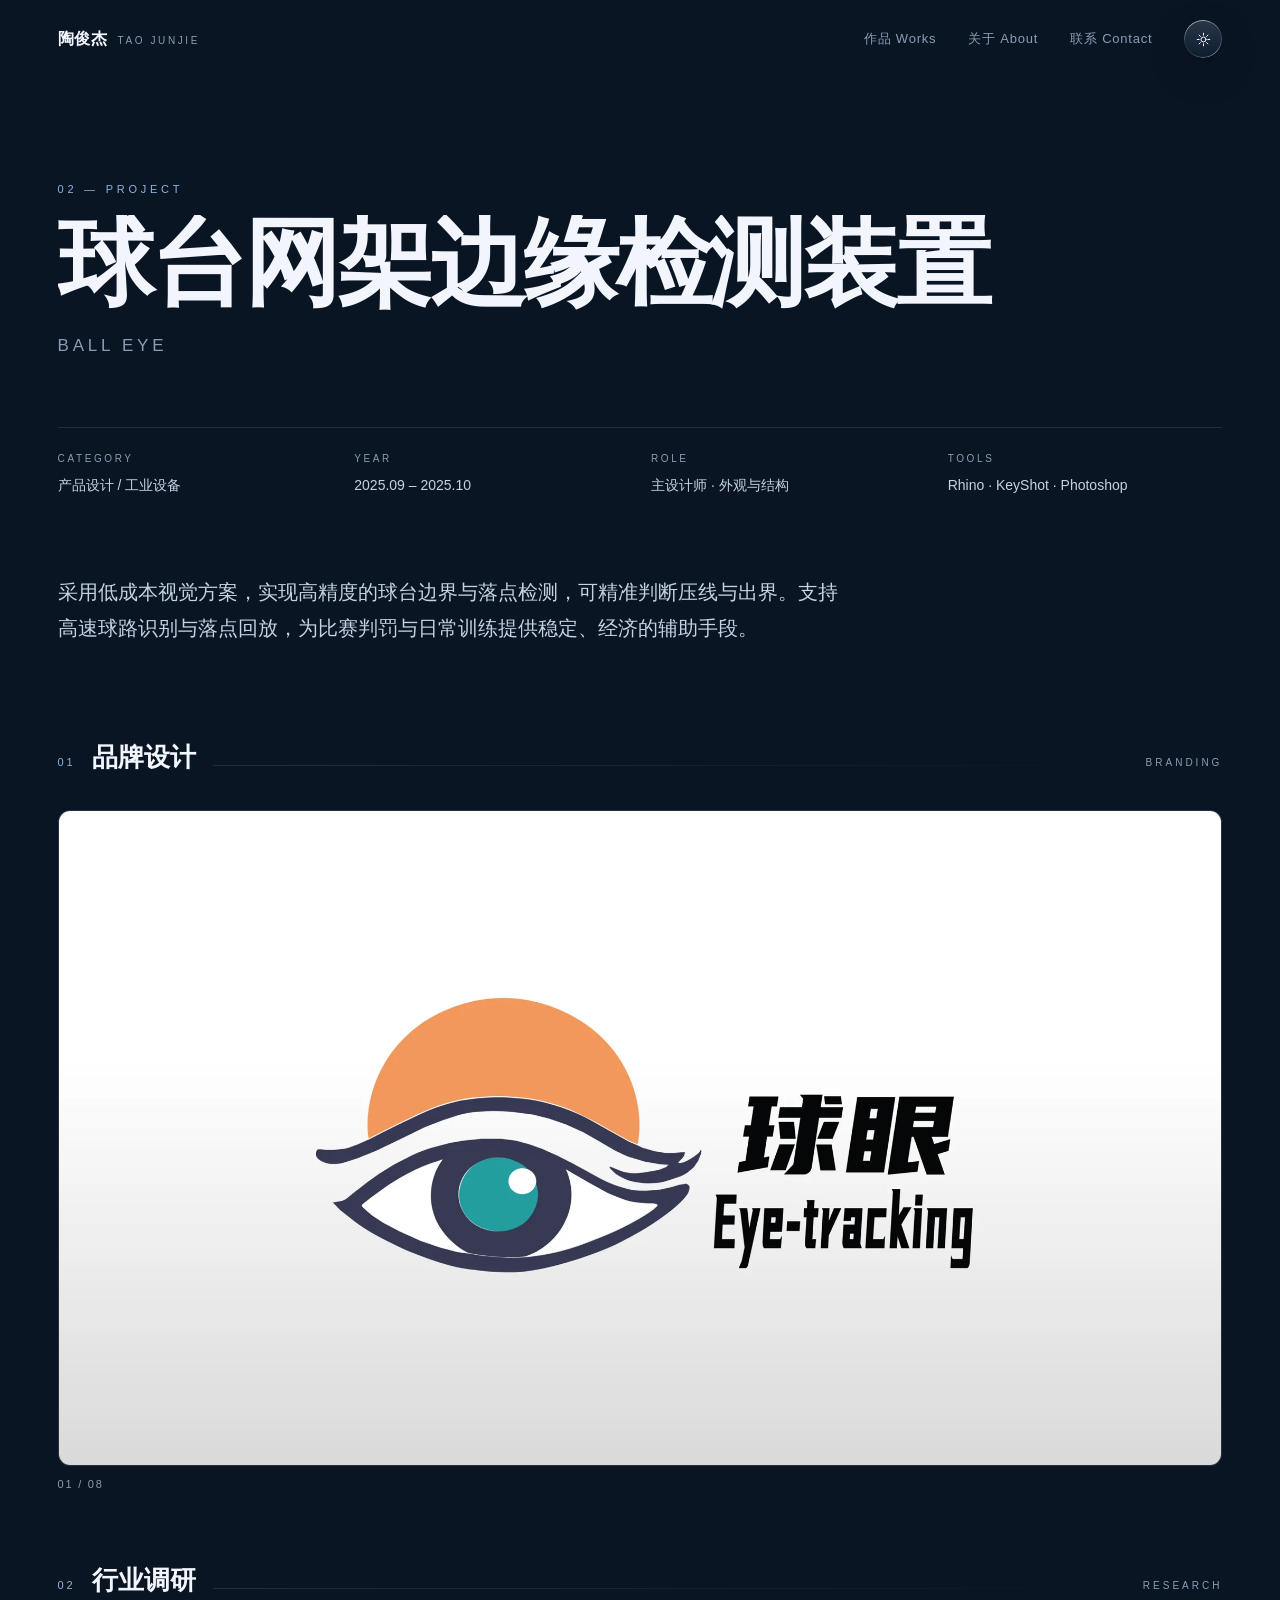
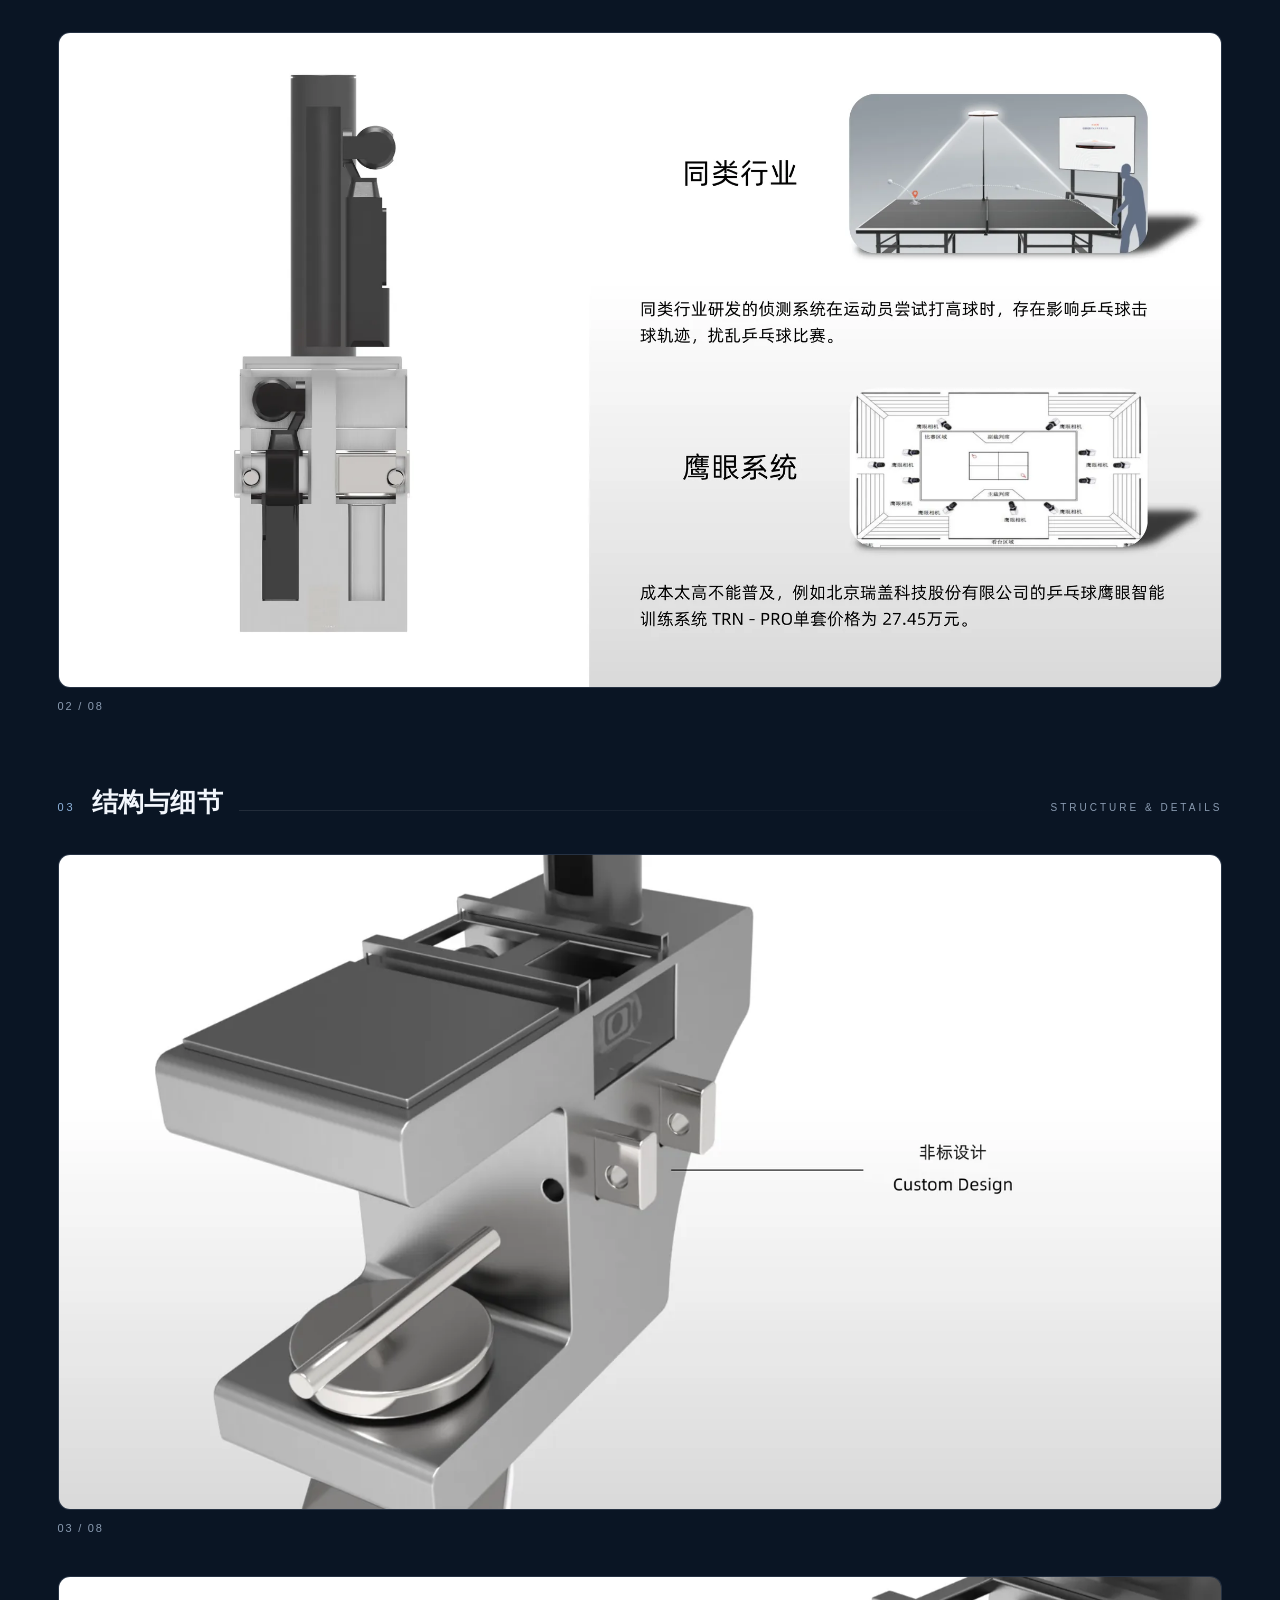
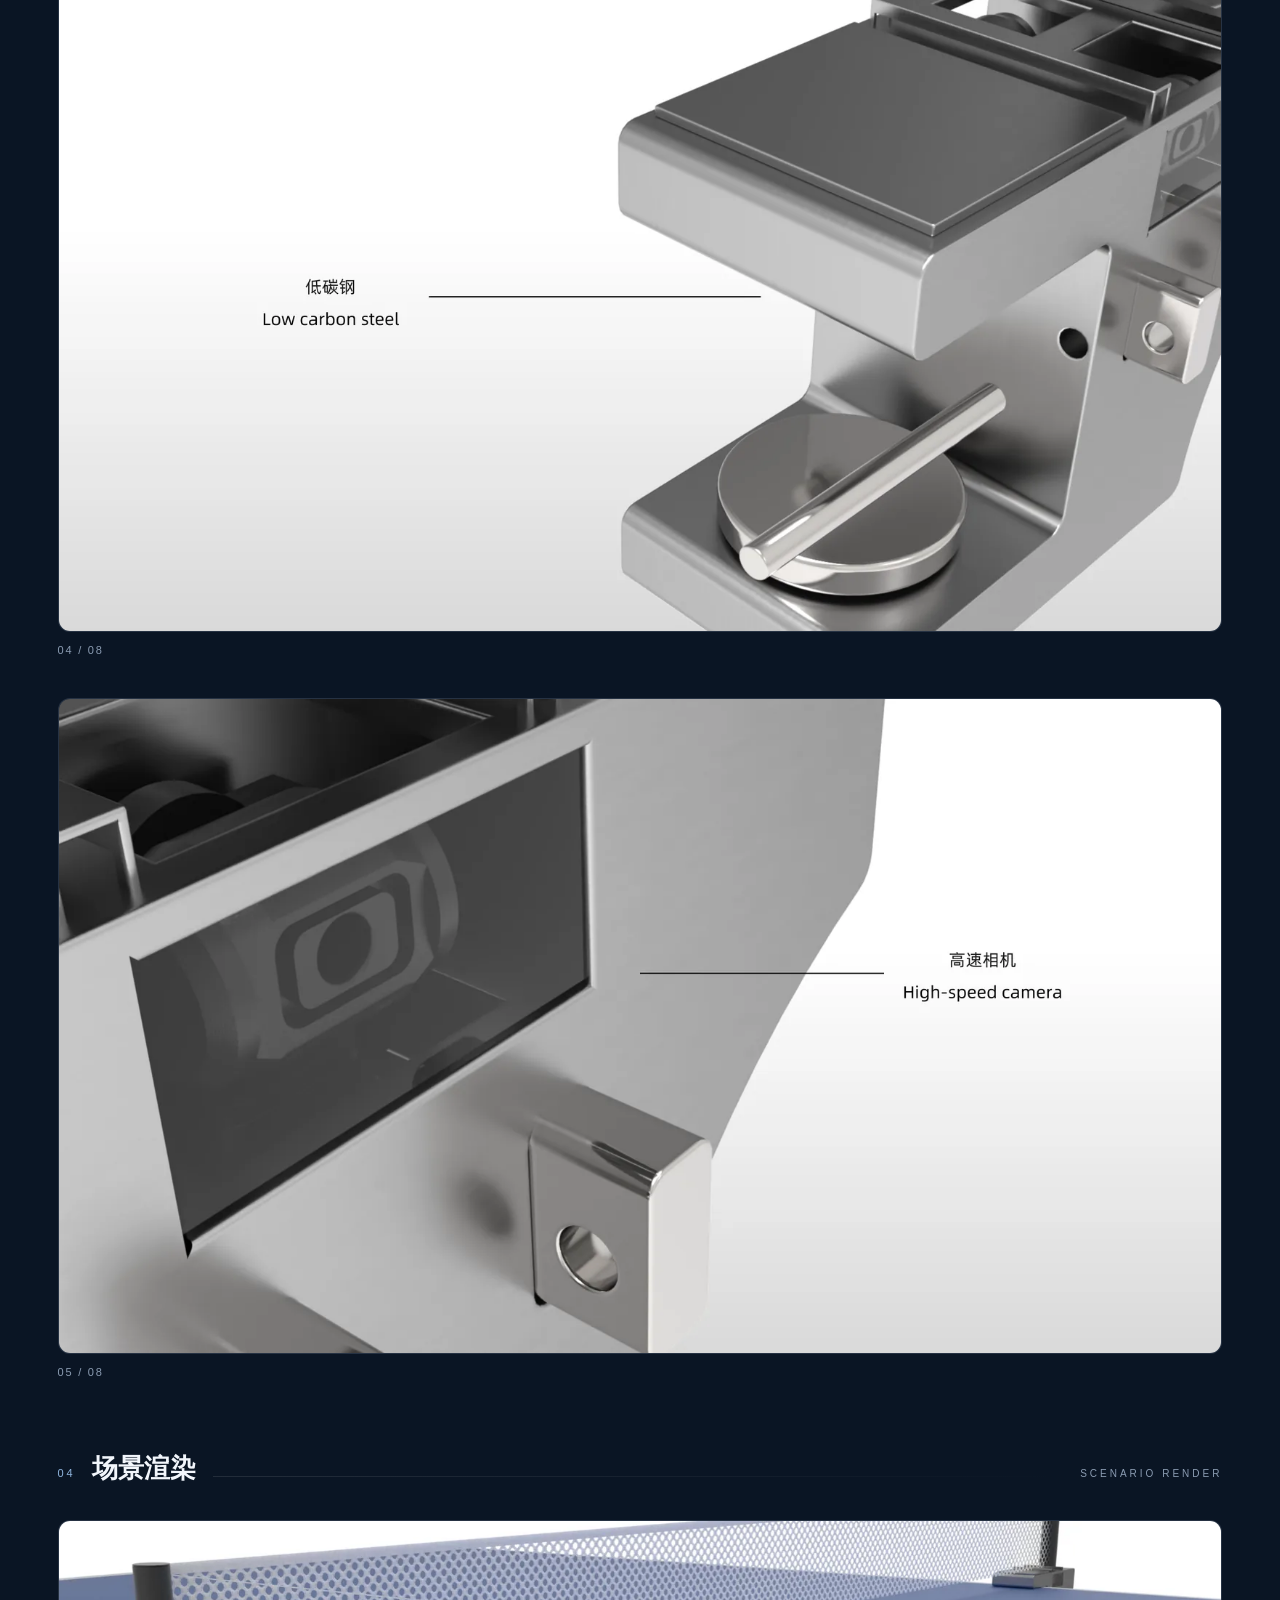
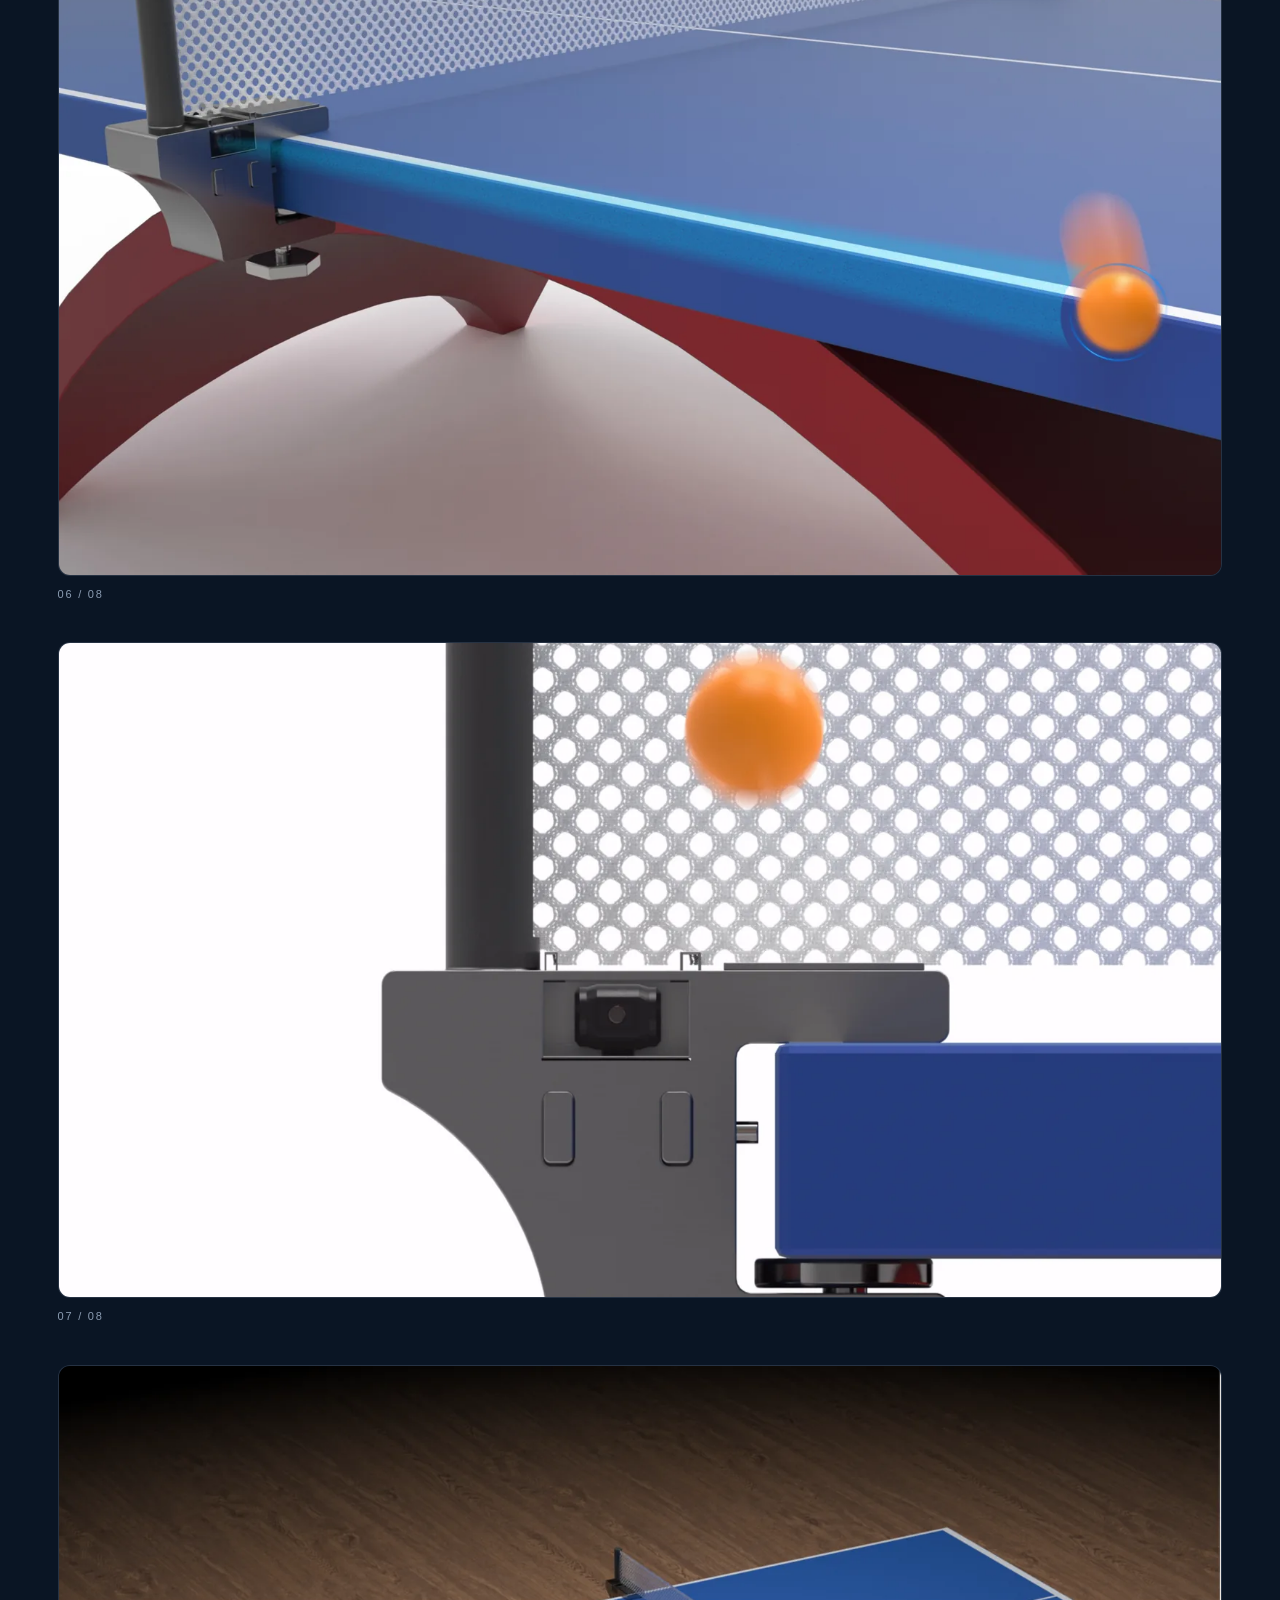
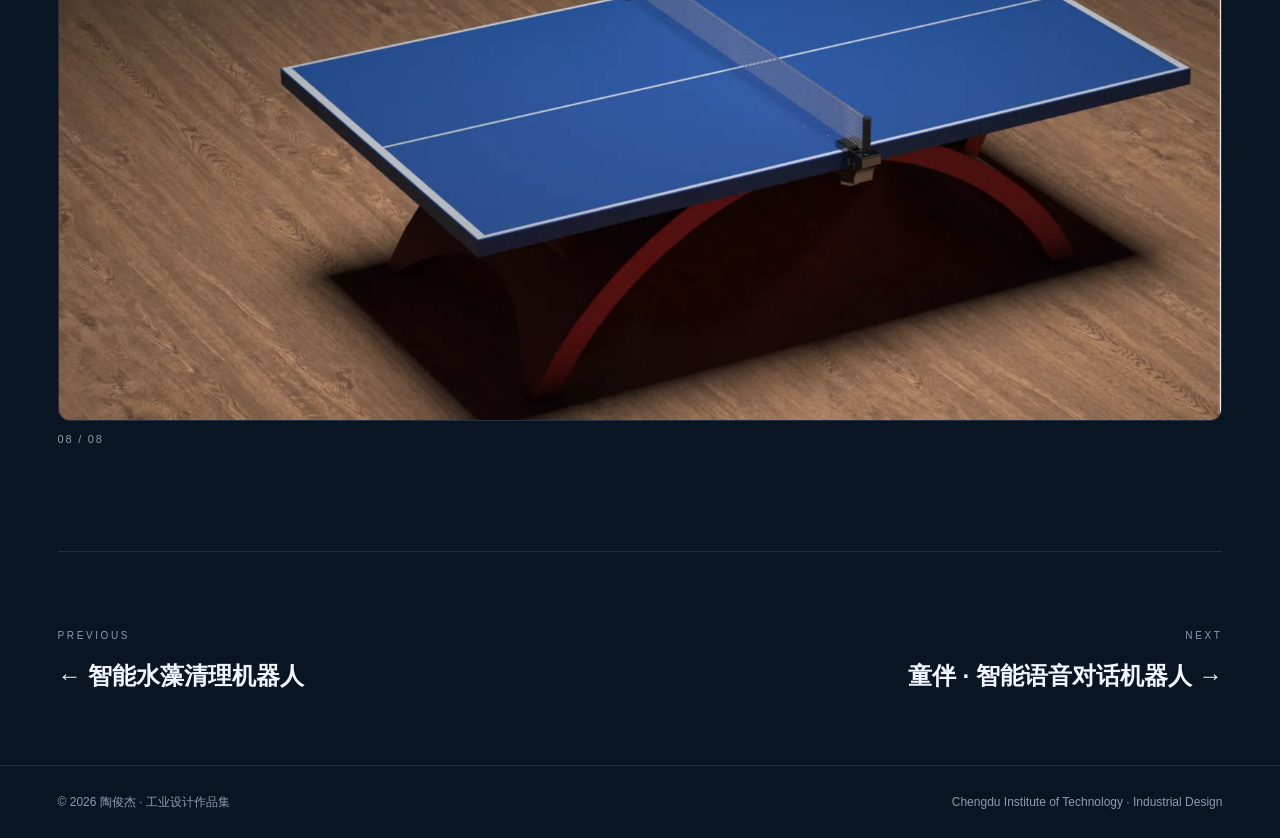
==== commit 1aa69923: "液态玻璃：移除扫光动画、提高透明度，电脑端与手机端统一" ====
--- a/work/ball-eye.html
+++ b/work/ball-eye.html
@@ -6,7 +6,7 @@
 <title>球台网架边缘检测装置 — 陶俊杰 · 工业设计作品集 2026</title>
 <meta name="description" content="球台网架边缘检测装置 · 陶俊杰 工业设计作品集">
 <script>(function(){try{var t=localStorage.getItem('tj-theme');document.documentElement.setAttribute('data-theme',t==='light'?'light':'dark');}catch(e){document.documentElement.setAttribute('data-theme','dark');}})();</script>
-<link rel="stylesheet" href="../assets/style.css?v=20260930c">
+<link rel="stylesheet" href="../assets/style.css?v=20260930d">
 </head>
 <body>
 
@@ -132,6 +132,6 @@
   <span>Chengdu Institute of Technology · Industrial Design</span>
 </footer>
 
-<script src="../assets/main.js?v=20260930c"></script>
+<script src="../assets/main.js?v=20260930d"></script>
 </body>
 </html>
--- a/assets/style.css
+++ b/assets/style.css
@@ -36,11 +36,11 @@
   --star-2: rgba(255,255,255,.36);
   --glass: rgba(10,21,36,.72);
   --glass-line: rgba(255,255,255,.20);
-  --lg-top: rgba(255,255,255,.22);
-  --lg-bottom: rgba(255,255,255,.05);
-  --lg-base: rgba(12,22,38,.38);
-  --lg-rim: rgba(255,255,255,.72);
-  --lg-shadow: rgba(0,0,0,.34);
+  --lg-top: rgba(255,255,255,.14);
+  --lg-bottom: rgba(255,255,255,.03);
+  --lg-base: rgba(12,22,38,.18);
+  --lg-rim: rgba(255,255,255,.58);
+  --lg-shadow: rgba(0,0,0,.22);
 }
 
 :root[data-theme="light"] {
@@ -67,11 +67,11 @@
   --star-2: rgba(14,22,38,.10);
   --glass: rgba(255,255,255,.82);
   --glass-line: rgba(14,22,38,.16);
-  --lg-top: rgba(255,255,255,.92);
-  --lg-bottom: rgba(255,255,255,.52);
-  --lg-base: rgba(255,255,255,.26);
-  --lg-rim: rgba(255,255,255,.96);
-  --lg-shadow: rgba(20,32,54,.20);
+  --lg-top: rgba(255,255,255,.62);
+  --lg-bottom: rgba(255,255,255,.24);
+  --lg-base: rgba(255,255,255,.12);
+  --lg-rim: rgba(255,255,255,.82);
+  --lg-shadow: rgba(20,32,54,.14);
 }
 
 * { box-sizing: border-box; }
@@ -138,7 +138,6 @@
   background: linear-gradient(90deg, var(--ink), var(--muted));
   transition: width .1s linear;
 }
-
 
 /* ============ Liquid Glass（iOS 26 风格） ============ */
 .lg {
@@ -152,17 +151,9 @@
   backdrop-filter: blur(16px) saturate(180%) brightness(1.06);
   box-shadow:
     0 14px 36px var(--lg-shadow),
-    0 2px 8px rgba(0,0,0,.16),
-    inset 0 1px 0 rgba(255,255,255,.55),
-    inset 0 -1px 1px rgba(255,255,255,.14);
-}
-.lg::before {
-  content: ""; position: absolute; inset: -60%;
-  background: linear-gradient(112deg, transparent 40%, rgba(255,255,255,.55) 48%,
-    rgba(255,255,255,.10) 55%, transparent 64%);
-  transform: translateX(-60%);
-  animation: lgSheen 5.5s var(--ease) infinite;
-  pointer-events: none; z-index: 1;
+    0 2px 8px rgba(0,0,0,.10),
+    inset 0 1px 0 rgba(255,255,255,.38),
+    inset 0 -1px 1px rgba(255,255,255,.10);
 }
 .lg::after {
   content: ""; position: absolute; inset: 0; border-radius: inherit; padding: 1px;
@@ -174,14 +165,6 @@
   mask-composite: exclude;
   pointer-events: none; z-index: 3;
 }
-@keyframes lgSheen {
-  0%, 58% { transform: translateX(-60%); }
-  88%, 100% { transform: translateX(60%); }
-}
-@media (prefers-reduced-motion: reduce) {
-  .lg::before { animation: none; opacity: .3; }
-}
-html.no-motion .lg::before { animation: none; opacity: .3; }
 
 /* ============ 导航 ============ */
 .nav {
@@ -224,14 +207,12 @@
   display: grid; place-items: center;
   transition: transform .35s var(--ease);
 }
-.theme-toggle::before { background: linear-gradient(112deg, transparent 40%, rgba(255,255,255,.62) 48%, rgba(255,255,255,.12) 55%, transparent 64%); }
 .theme-toggle:hover { background: var(--surface); transform: rotate(18deg); }
 .theme-toggle svg { width: 15px; height: 15px; }
 :root[data-theme="dark"] .icon-sun { display: block; }
 :root[data-theme="dark"] .icon-moon { display: none; }
 :root[data-theme="light"] .icon-sun { display: none; }
 :root[data-theme="light"] .icon-moon { display: block; }
-
 
 /* ============ 星空点 ============ */
 .hero-stars {
@@ -436,6 +417,7 @@
   display: inline-flex; align-items: center; gap: 12px;
   padding: 14px 28px; border-radius: 999px; font-size: 13px; letter-spacing: .16em;
   text-transform: uppercase; color: var(--ink);
+  text-shadow: 0 1px 3px rgba(0,0,0,.40);
   position: relative; isolation: isolate; overflow: hidden;
   background:
     linear-gradient(180deg, var(--lg-top), var(--lg-bottom)),
@@ -444,17 +426,9 @@
   backdrop-filter: blur(16px) saturate(180%) brightness(1.06);
   box-shadow:
     0 14px 36px var(--lg-shadow),
-    0 2px 8px rgba(0,0,0,.16),
-    inset 0 1px 0 rgba(255,255,255,.55),
-    inset 0 -1px 1px rgba(255,255,255,.14);
-}
-.work-enter span::before {
-  content: ""; position: absolute; inset: -60%;
-  background: linear-gradient(112deg, transparent 40%, rgba(255,255,255,.55) 48%,
-    rgba(255,255,255,.10) 55%, transparent 64%);
-  transform: translateX(-60%);
-  animation: lgSheen 5.5s var(--ease) infinite;
-  pointer-events: none; z-index: 1;
+    0 2px 8px rgba(0,0,0,.10),
+    inset 0 1px 0 rgba(255,255,255,.38),
+    inset 0 -1px 1px rgba(255,255,255,.10);
 }
 .work-enter span::after {
   content: ""; position: absolute; inset: 0; border-radius: inherit; padding: 1px;
@@ -520,7 +494,6 @@
 .awards li { border-top: 1px solid var(--line); padding: 12px 0; font-size: 14px; color: var(--ink-2); display: flex; gap: 12px; }
 .awards li:last-child { border-bottom: 1px solid var(--line); }
 .awards li i { font-style: normal; color: var(--muted); font-size: 12px; min-width: 46px; padding-top: 2px; }
-
 
 /* ============ 奖项两列 ============ */
 .about-awards { margin-top: clamp(34px, 5vw, 64px); }
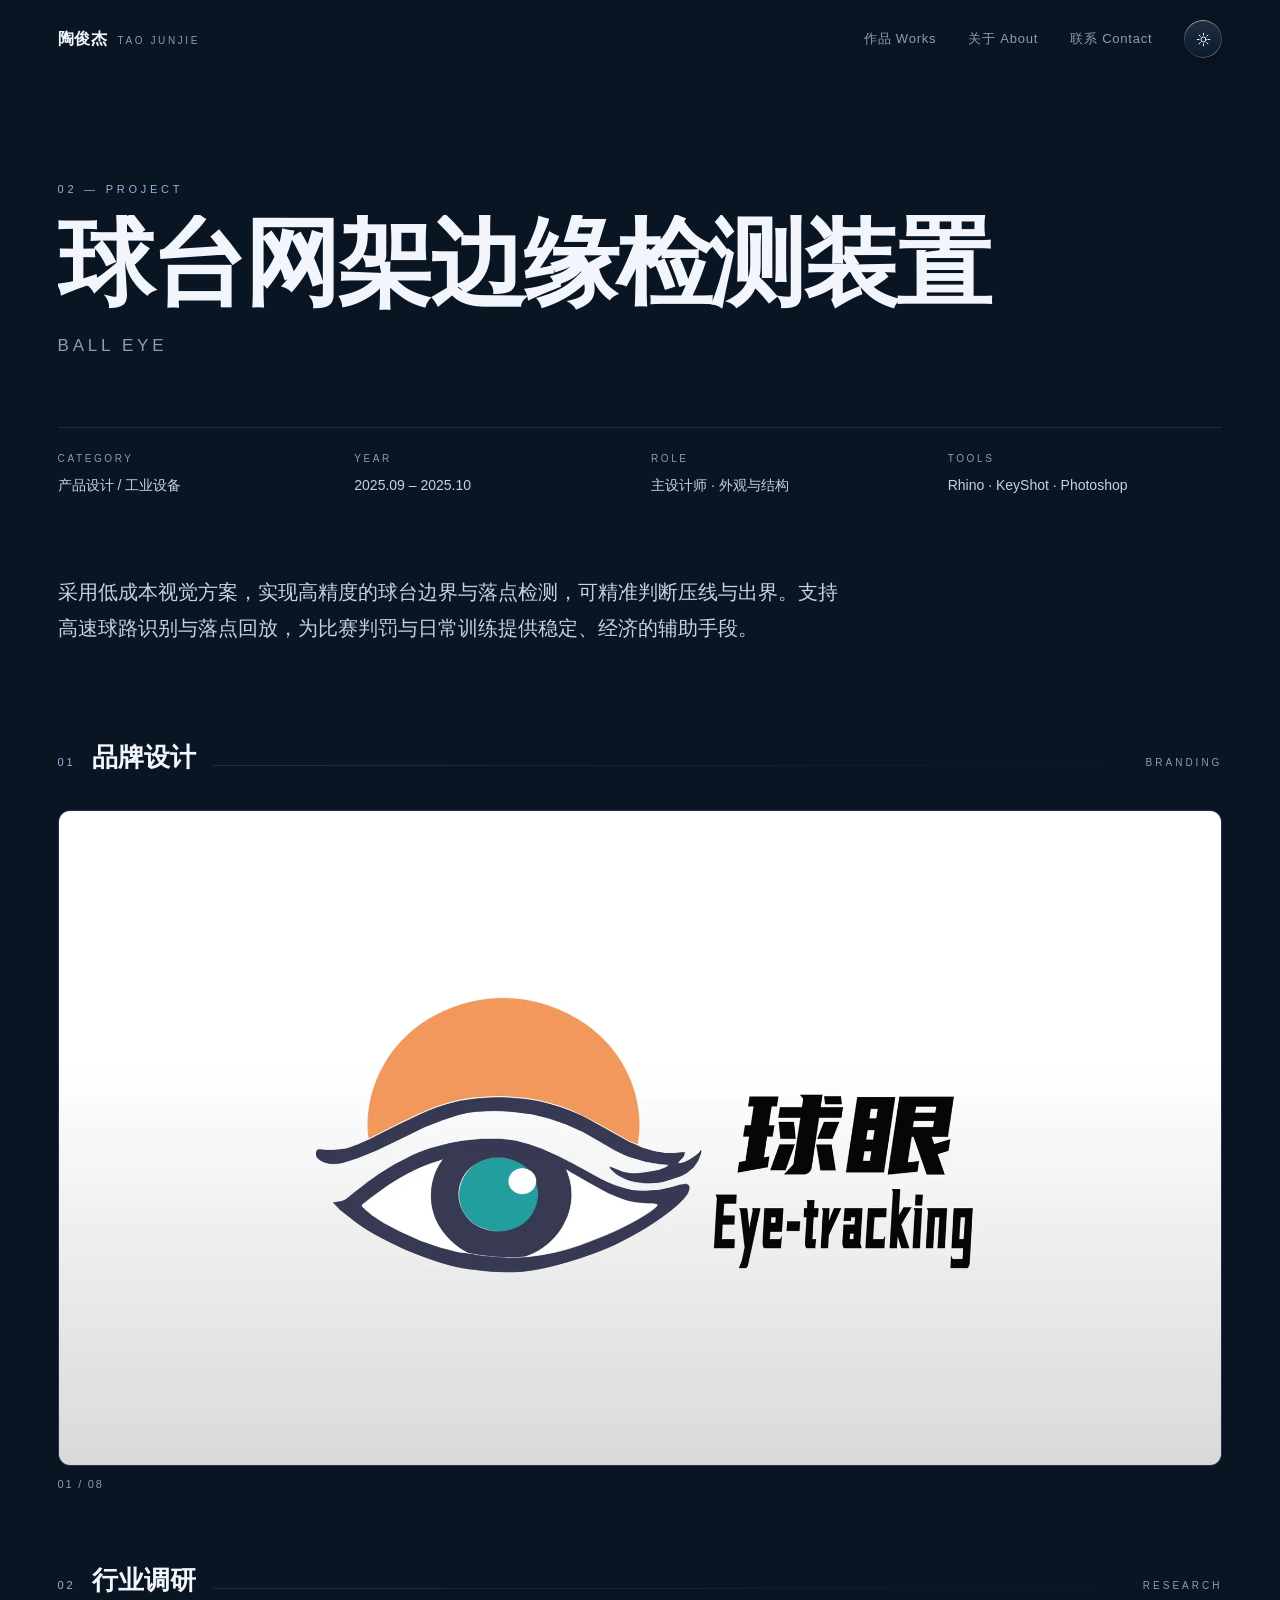
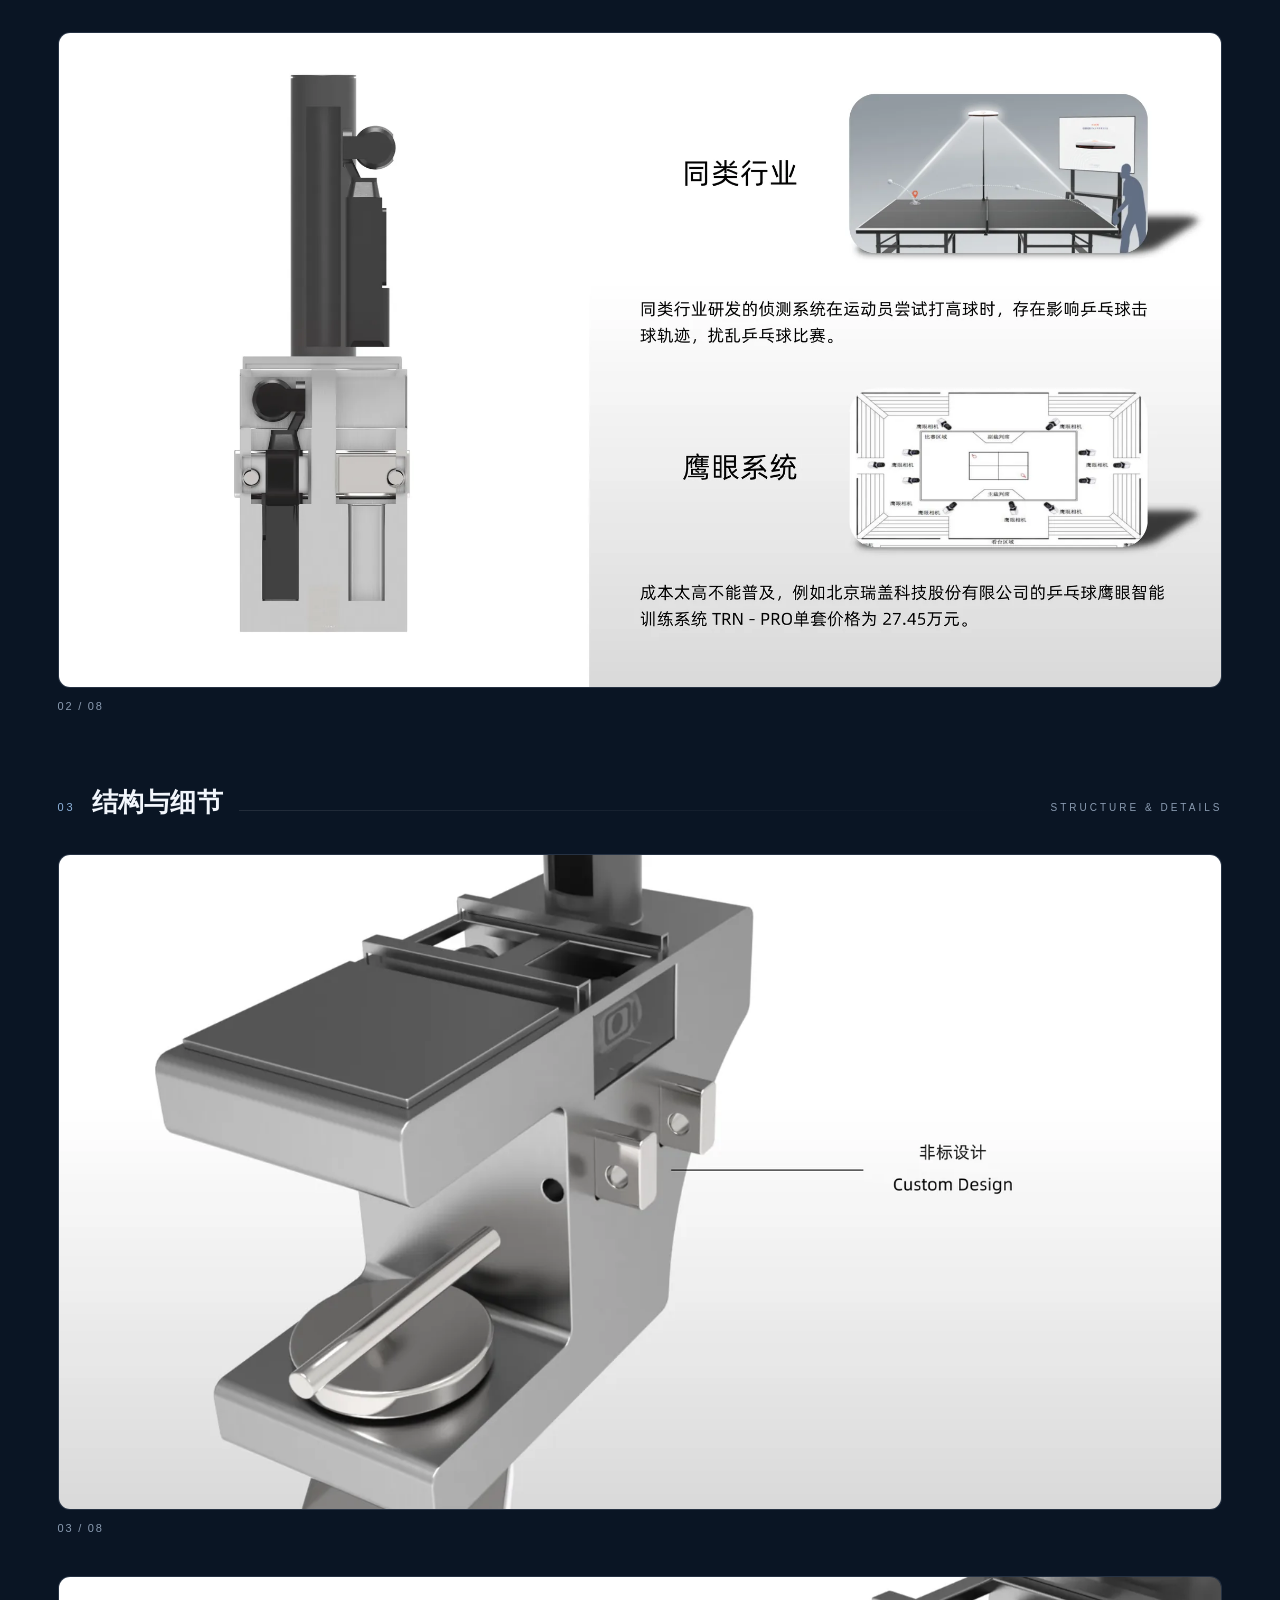
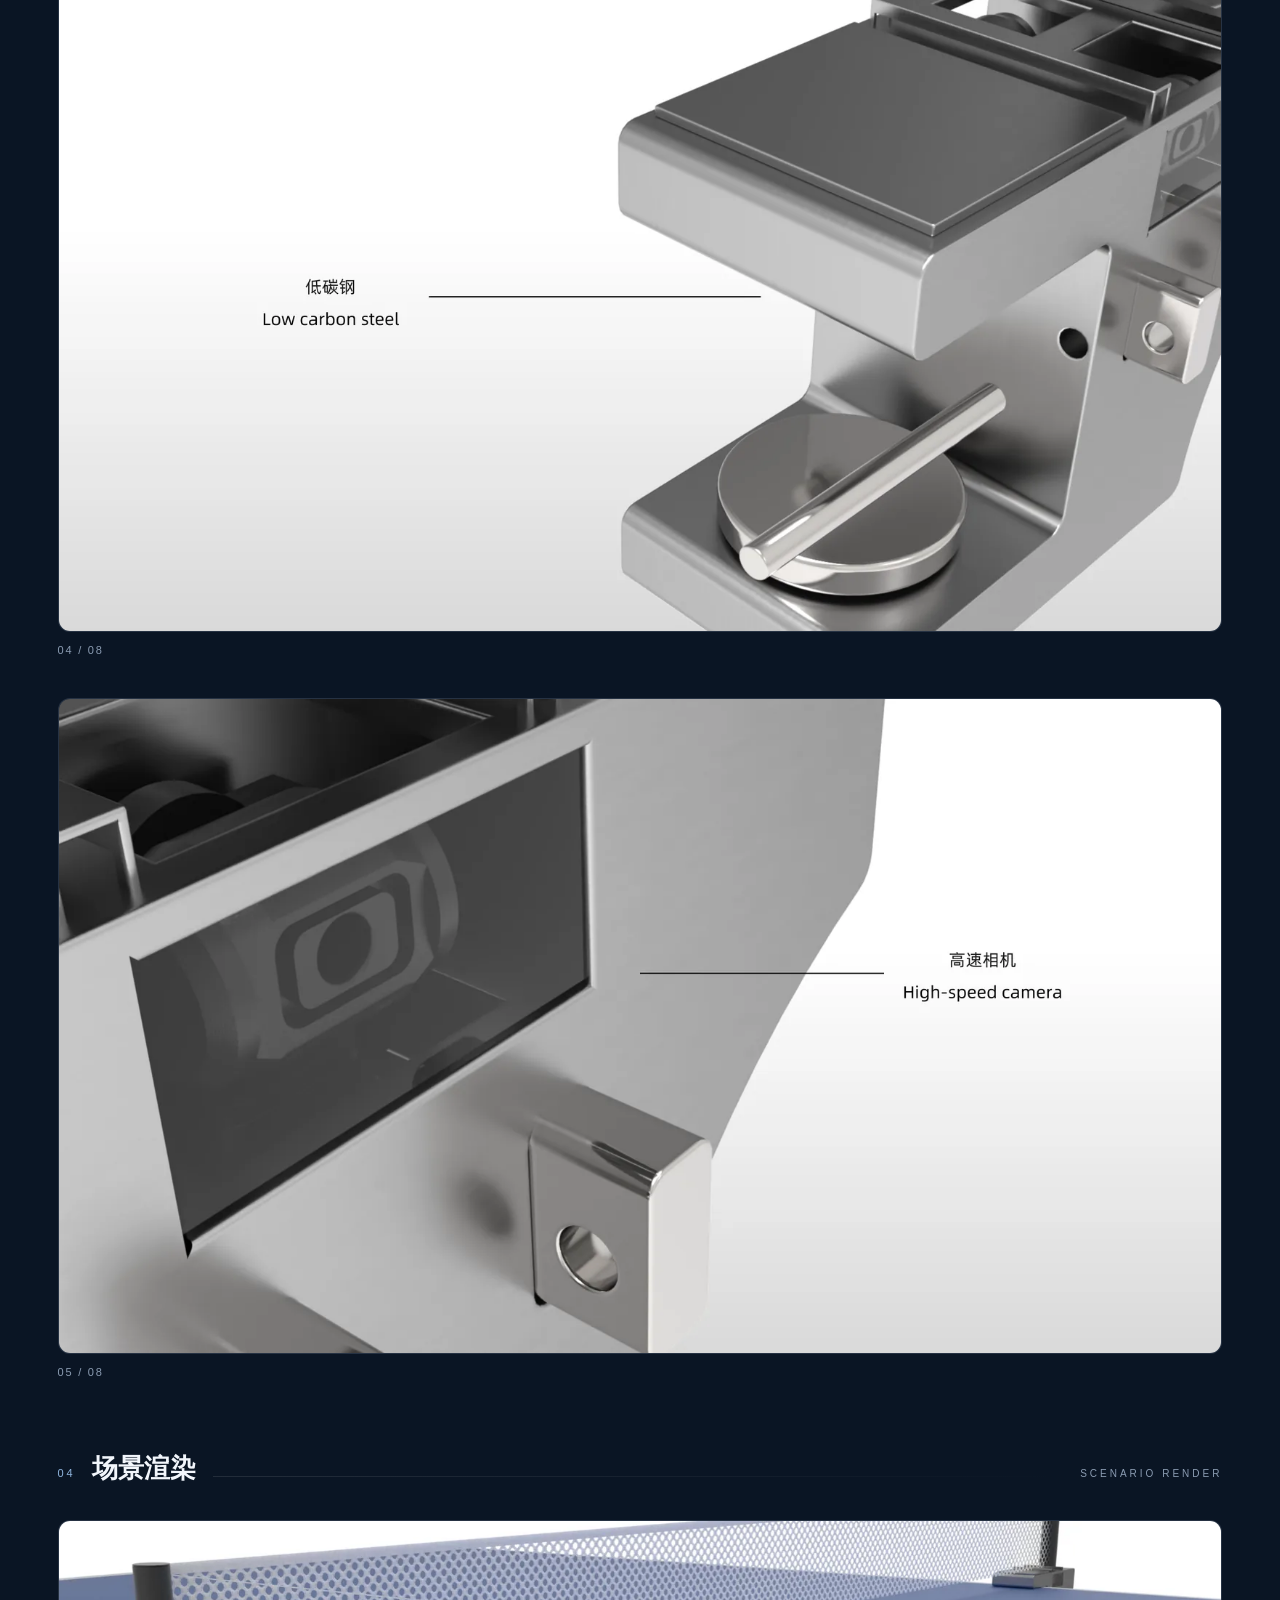
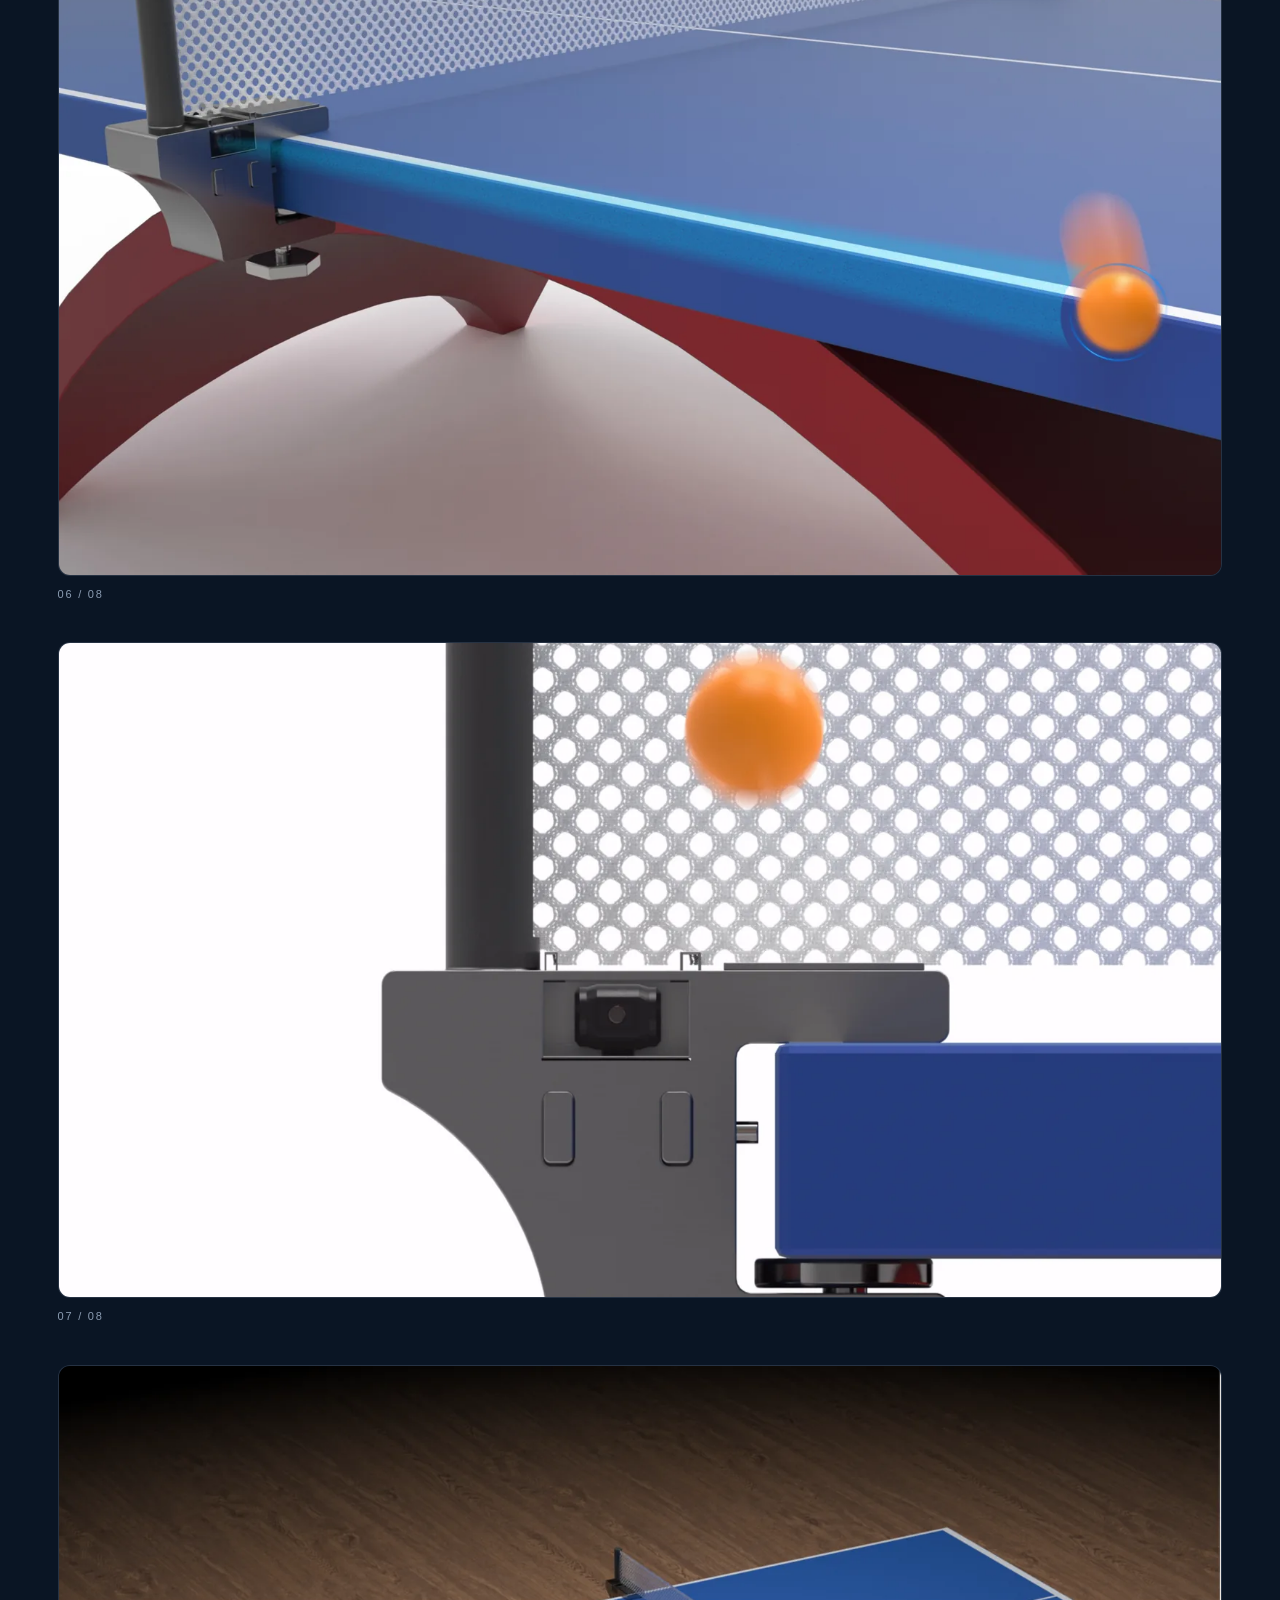
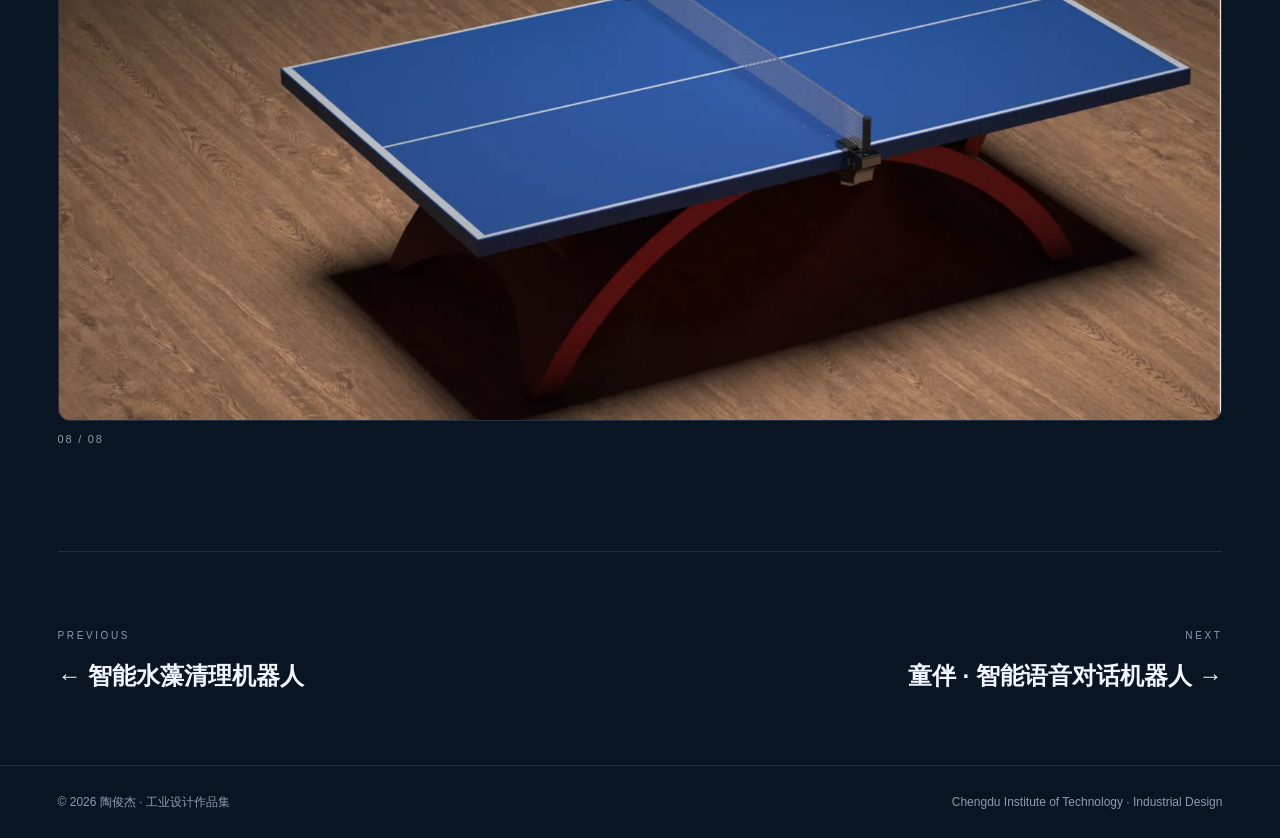
==== commit bf89d05c: "玻璃再透20%；新增国家奖学金（首屏徽章+奖项置顶高亮，13项）；手机端向电脑端对齐" ====
--- a/work/ball-eye.html
+++ b/work/ball-eye.html
@@ -6,7 +6,7 @@
 <title>球台网架边缘检测装置 — 陶俊杰 · 工业设计作品集 2026</title>
 <meta name="description" content="球台网架边缘检测装置 · 陶俊杰 工业设计作品集">
 <script>(function(){try{var t=localStorage.getItem('tj-theme');document.documentElement.setAttribute('data-theme',t==='light'?'light':'dark');}catch(e){document.documentElement.setAttribute('data-theme','dark');}})();</script>
-<link rel="stylesheet" href="../assets/style.css?v=20260930d">
+<link rel="stylesheet" href="../assets/style.css?v=20260930e">
 </head>
 <body>
 
@@ -132,6 +132,6 @@
   <span>Chengdu Institute of Technology · Industrial Design</span>
 </footer>
 
-<script src="../assets/main.js?v=20260930d"></script>
+<script src="../assets/main.js?v=20260930e"></script>
 </body>
 </html>
--- a/assets/style.css
+++ b/assets/style.css
@@ -36,10 +36,10 @@
   --star-2: rgba(255,255,255,.36);
   --glass: rgba(10,21,36,.72);
   --glass-line: rgba(255,255,255,.20);
-  --lg-top: rgba(255,255,255,.14);
-  --lg-bottom: rgba(255,255,255,.03);
-  --lg-base: rgba(12,22,38,.18);
-  --lg-rim: rgba(255,255,255,.58);
+  --lg-top: rgba(255,255,255,.11);
+  --lg-bottom: rgba(255,255,255,.02);
+  --lg-base: rgba(12,22,38,.14);
+  --lg-rim: rgba(255,255,255,.50);
   --lg-shadow: rgba(0,0,0,.22);
 }
 
@@ -67,10 +67,10 @@
   --star-2: rgba(14,22,38,.10);
   --glass: rgba(255,255,255,.82);
   --glass-line: rgba(14,22,38,.16);
-  --lg-top: rgba(255,255,255,.62);
-  --lg-bottom: rgba(255,255,255,.24);
-  --lg-base: rgba(255,255,255,.12);
-  --lg-rim: rgba(255,255,255,.82);
+  --lg-top: rgba(255,255,255,.50);
+  --lg-bottom: rgba(255,255,255,.19);
+  --lg-base: rgba(255,255,255,.10);
+  --lg-rim: rgba(255,255,255,.72);
   --lg-shadow: rgba(20,32,54,.14);
 }
 
@@ -196,9 +196,10 @@
   .nav-right { gap: 12px; }
   .nav-links { display: flex; gap: 12px; }
   .nav-links a { font-size: 11px; letter-spacing: 0; }
-  .brand { gap: 7px; }
+  .brand { gap: 0; white-space: nowrap; }
   .brand b { font-size: 15px; }
   .brand span { display: none; }
+  .nav-links a { white-space: nowrap; font-size: 10.5px; letter-spacing: 0; }
 }
 
 .theme-toggle {
@@ -374,7 +375,7 @@
     position: absolute; top: 62%; left: 50%;
     translate: -50% -50%;
     width: min(96vw, 400px); min-height: 0;
-    opacity: .34; z-index: 1; pointer-events: none;
+    opacity: .42; z-index: 1; pointer-events: none;
   }
   .orb { width: 100%; }
   .hero-scroll { bottom: 18px; font-size: 9px; letter-spacing: .2em; }
@@ -387,6 +388,20 @@
 }
 .hero-scroll .cue { display: inline-flex; align-items: center; gap: 9px; animation: bob 2.6s var(--ease) infinite; }
 @keyframes bob { 0%,100% { transform: translateY(0); } 50% { transform: translateY(6px); } }
+
+.hero-honor {
+  display: inline-flex; align-items: center; gap: 9px;
+  margin-top: clamp(18px, 2.6vw, 26px);
+  padding: 9px 17px; border-radius: 999px;
+  font-size: 12.5px; letter-spacing: .04em; color: var(--ink);
+  width: fit-content;
+}
+.hero-honor svg { width: 14px; height: 14px; color: var(--gold-2); flex: none; }
+.hero-honor b { font-weight: 700; }
+@media (max-width: 720px) {
+  .hero-honor { font-size: 11.5px; padding: 8px 14px; margin-top: 16px; }
+  .hero-honor svg { width: 13px; height: 13px; }
+}
 
 /* ============ 通用区块 ============ */
 .section { padding: clamp(80px, 12vw, 180px) 0; }
@@ -417,7 +432,7 @@
   display: inline-flex; align-items: center; gap: 12px;
   padding: 14px 28px; border-radius: 999px; font-size: 13px; letter-spacing: .16em;
   text-transform: uppercase; color: var(--ink);
-  text-shadow: 0 1px 3px rgba(0,0,0,.40);
+  text-shadow: 0 1px 4px rgba(0,0,0,.55);
   position: relative; isolation: isolate; overflow: hidden;
   background:
     linear-gradient(180deg, var(--lg-top), var(--lg-bottom)),
@@ -500,6 +515,13 @@
 .awards.cols { display: grid; grid-template-columns: 1fr 1fr; column-gap: clamp(20px, 3vw, 48px); }
 .awards.cols li { border-top: 1px solid var(--line); padding: 9px 0; font-size: 13px; line-height: 1.5; display: flex; gap: 10px; align-items: flex-start; }
 .awards.cols li span { flex: 1; min-width: 0; }
+.awards.cols li.top { position: relative; }
+.awards.cols li.top::before {
+  content: ""; position: absolute; left: -10px; top: 50%; transform: translateY(-50%);
+  width: 3px; height: 62%; border-radius: 2px;
+  background: linear-gradient(180deg, var(--gold-1), var(--gold-2));
+}
+.awards.cols li.top span { color: var(--ink); font-weight: 700; }
 .awards.cols li:last-child { border-bottom: none; }
 .awards.cols li i { min-width: 52px; font-size: 11px; padding-top: 2px; }
 @media (max-width: 720px) { .awards.cols { grid-template-columns: 1fr; } }
@@ -530,12 +552,14 @@
 .proj-meta .k { font-size: 10px; letter-spacing: .26em; color: var(--muted); text-transform: uppercase; }
 .proj-meta .v { font-size: 14px; margin-top: 7px; color: var(--ink-2); }
 @media (max-width: 720px) {
-  /* 手机上区块标题不再左右挤在一起 */
-  .sec-head { flex-direction: column; align-items: flex-start; gap: 7px; }
+  /* 区块标题尽量与电脑一致：同行，放不下才换行 */
+  .sec-head { flex-wrap: wrap; gap: 6px 14px; }
   .sec-count { font-size: 10px; }
-  /* 奖项列表更紧凑 */
-  .awards.cols li { padding: 7px 0; font-size: 12.5px; gap: 8px; }
-  .awards.cols li i { min-width: 46px; font-size: 10px; }
+  /* 奖项保持两列（与电脑一致），字号缩小 */
+  .awards.cols { grid-template-columns: 1fr 1fr; column-gap: 14px; }
+  .awards.cols li { padding: 6px 0; font-size: 11px; gap: 6px; line-height: 1.45; }
+  .awards.cols li i { min-width: 38px; font-size: 9px; }
+  .awards.cols li.top::before { left: -7px; width: 2px; }
   /* 首屏网格更淡，避免压字 */
   .hero-grid { opacity: .26; }
   .proj-meta { grid-template-columns: 1fr 1fr; gap: 16px; }
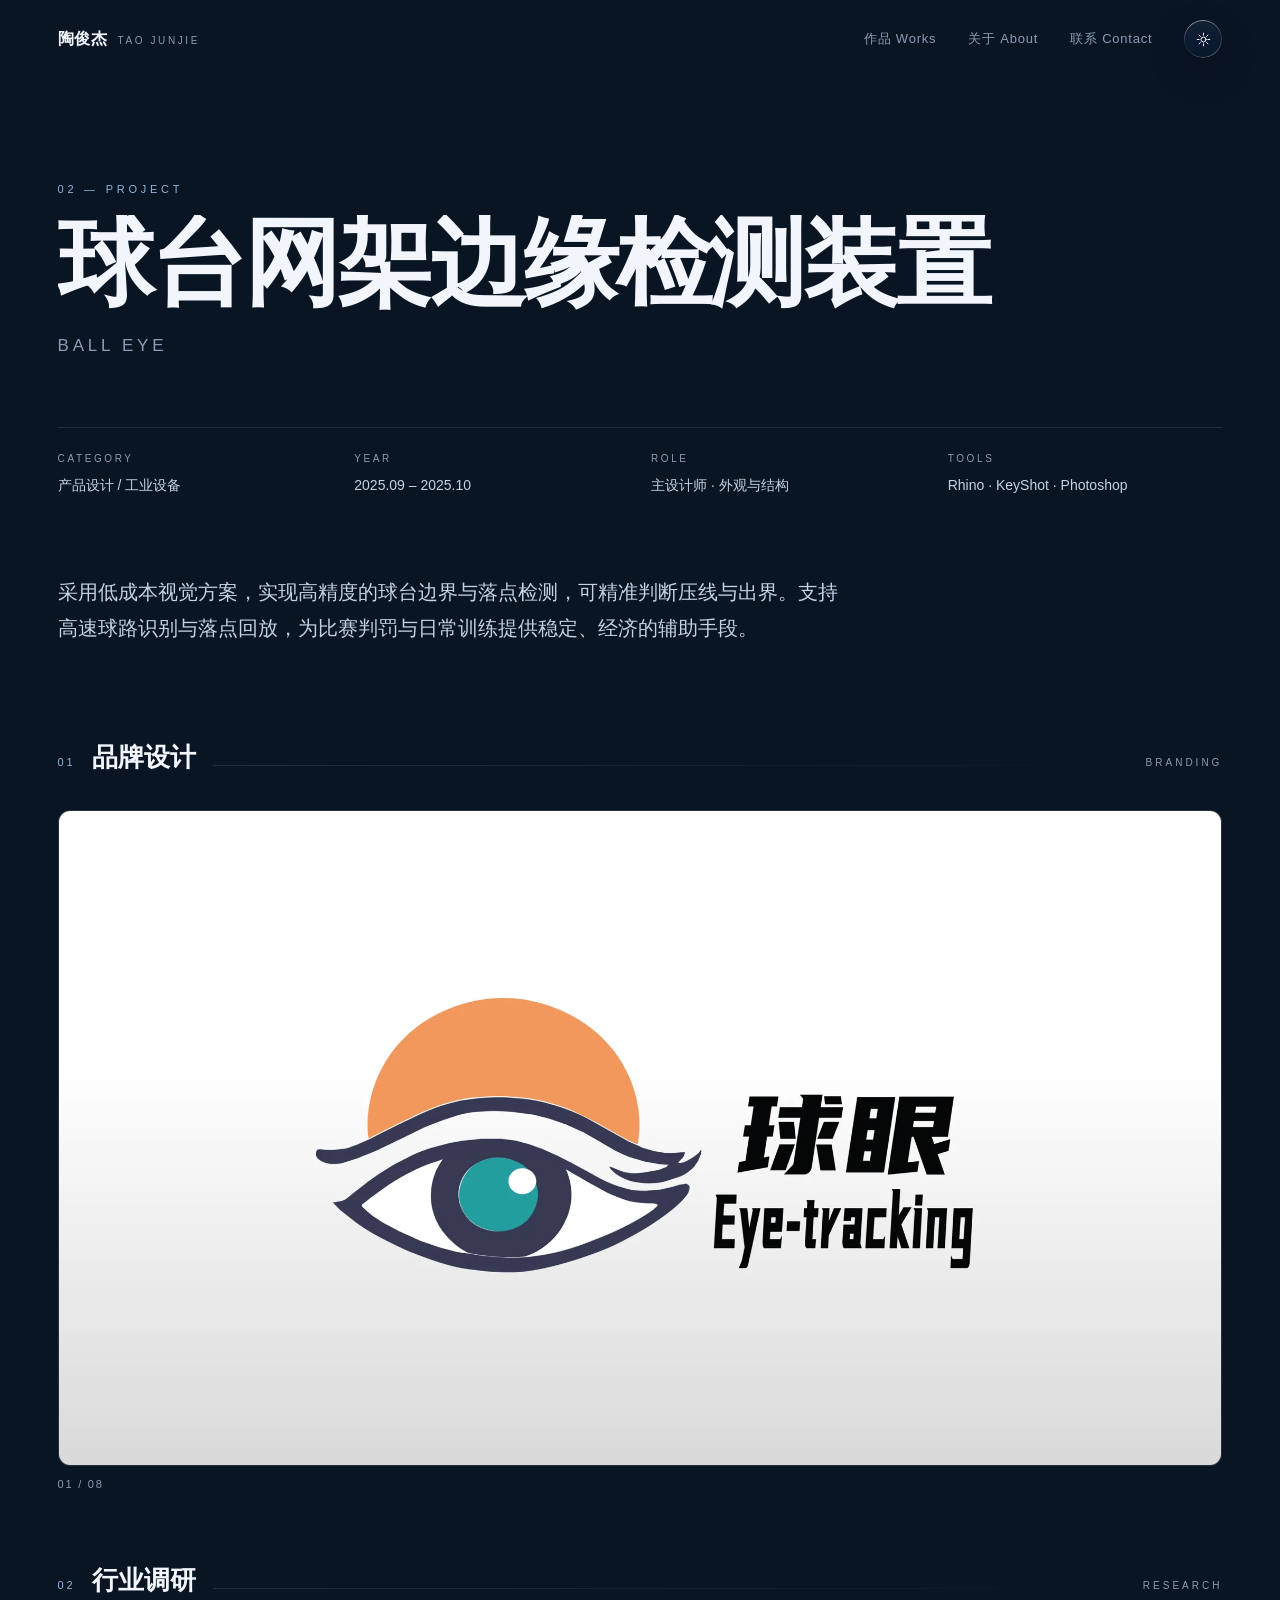
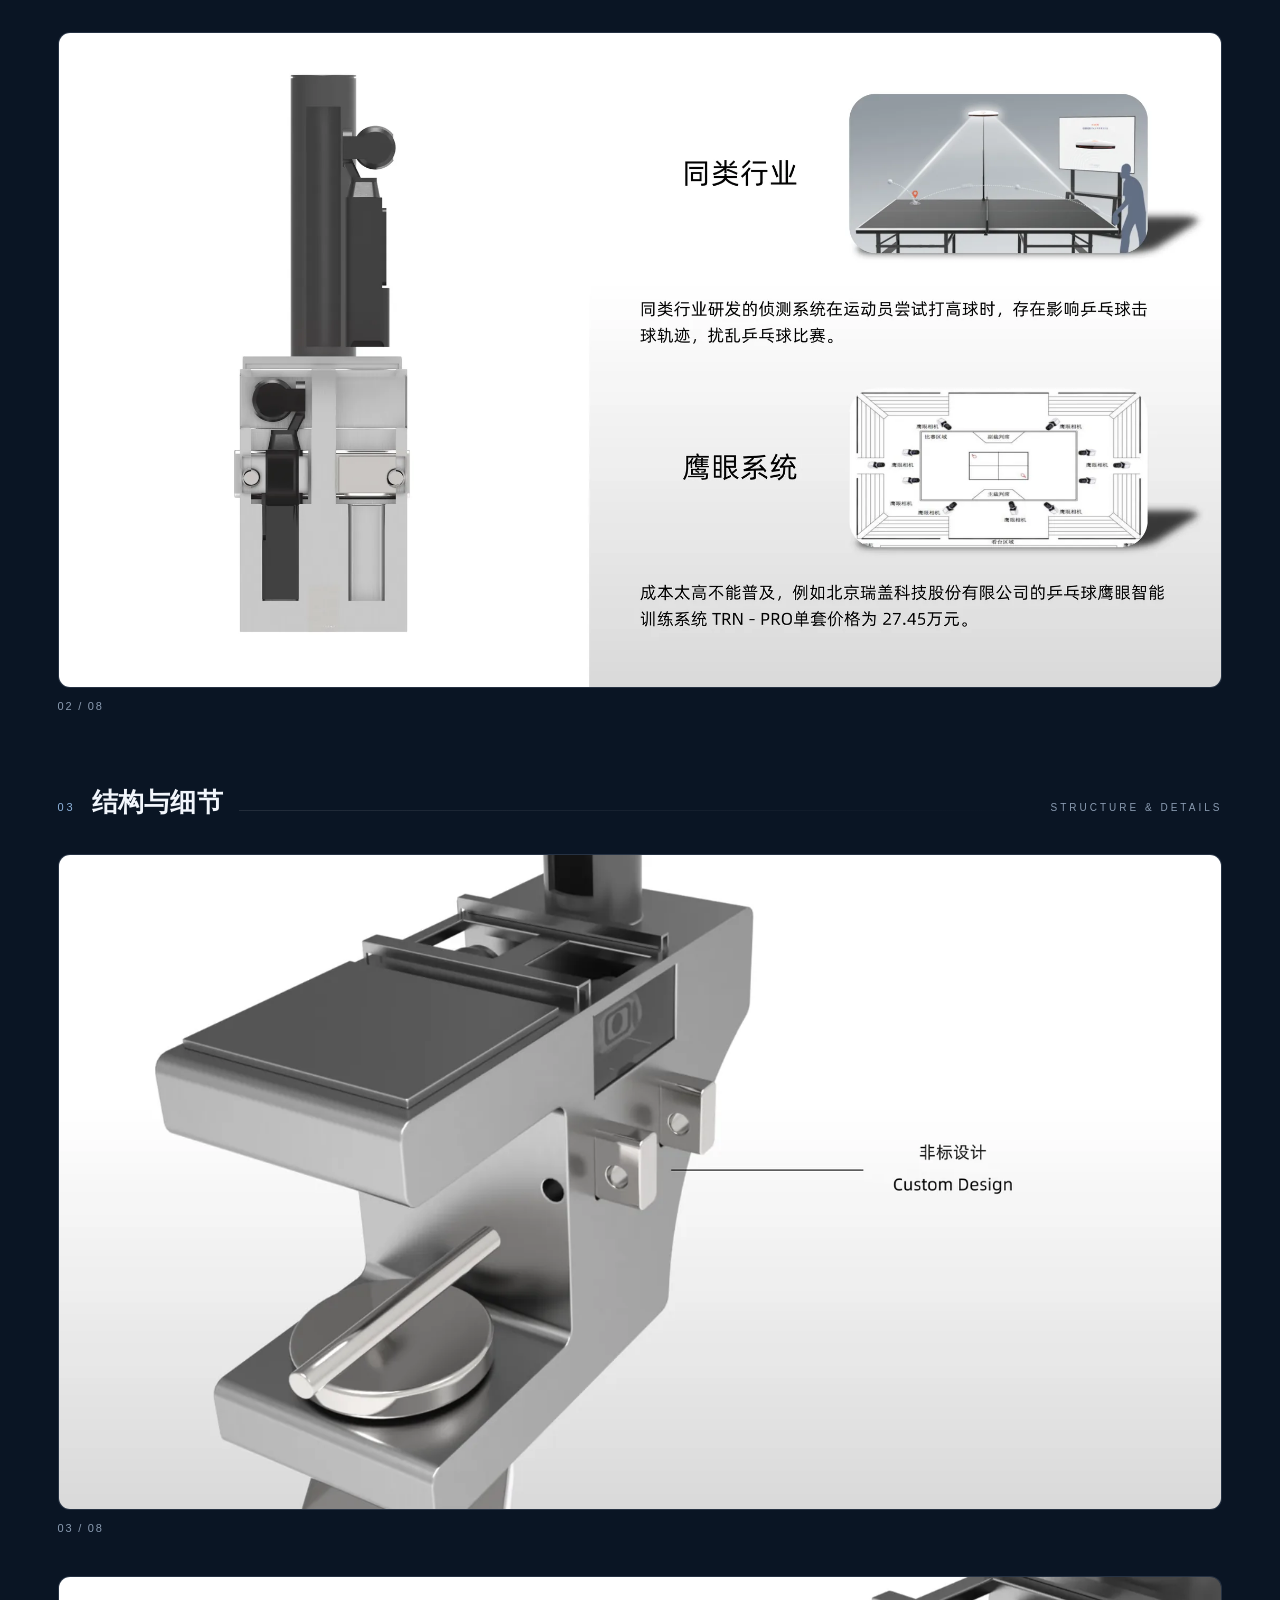
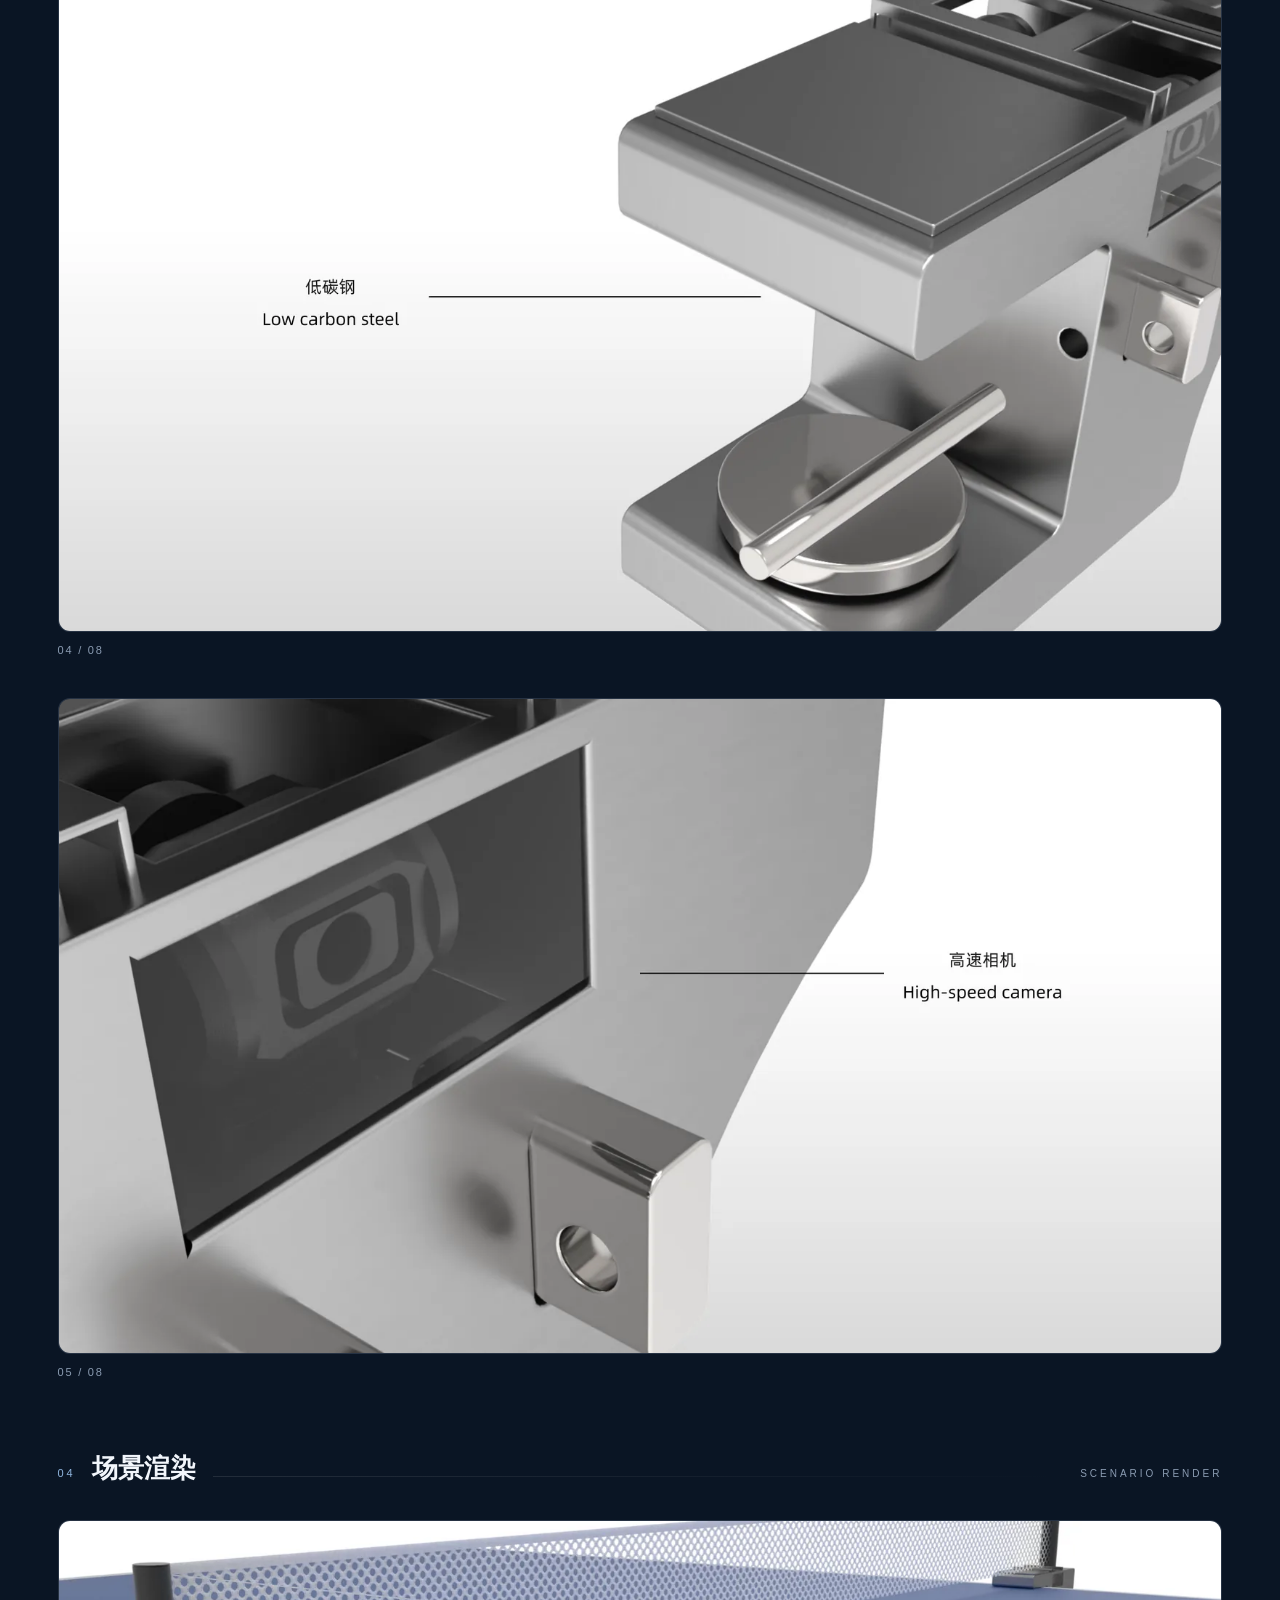
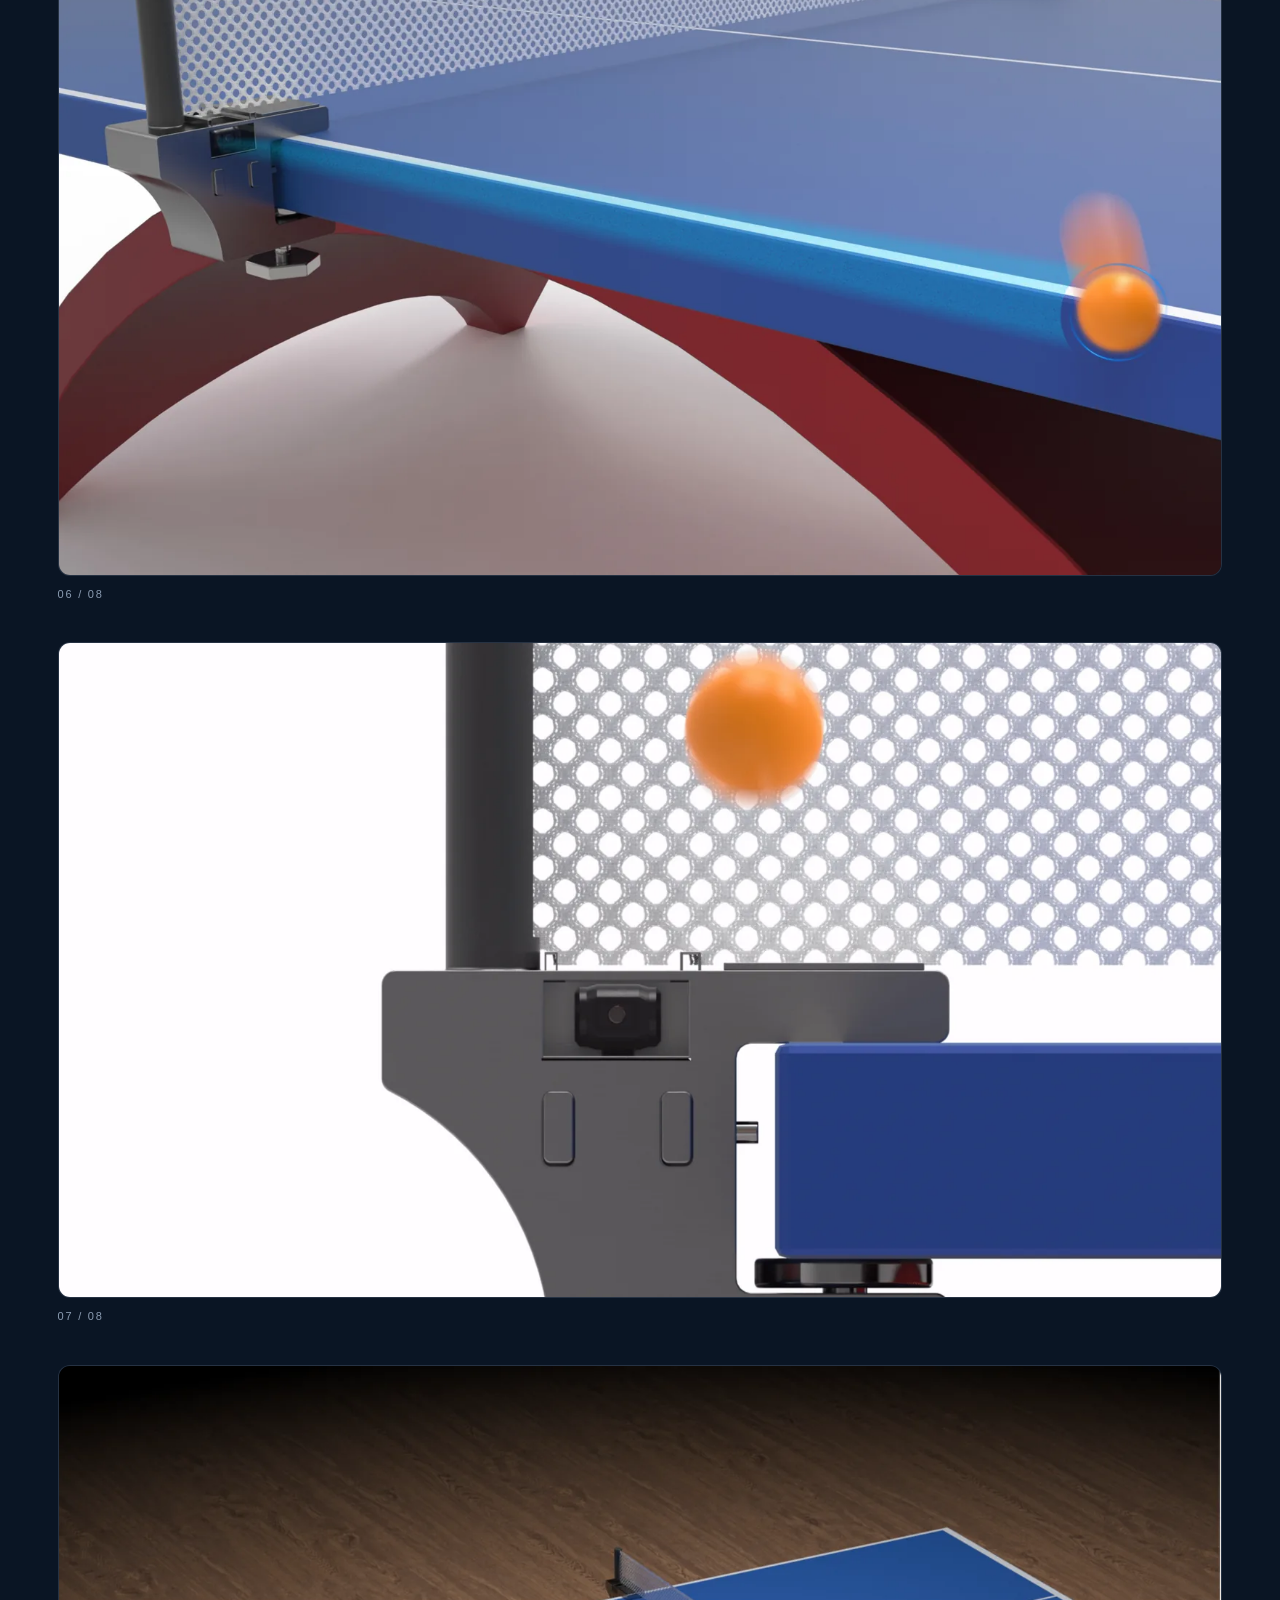
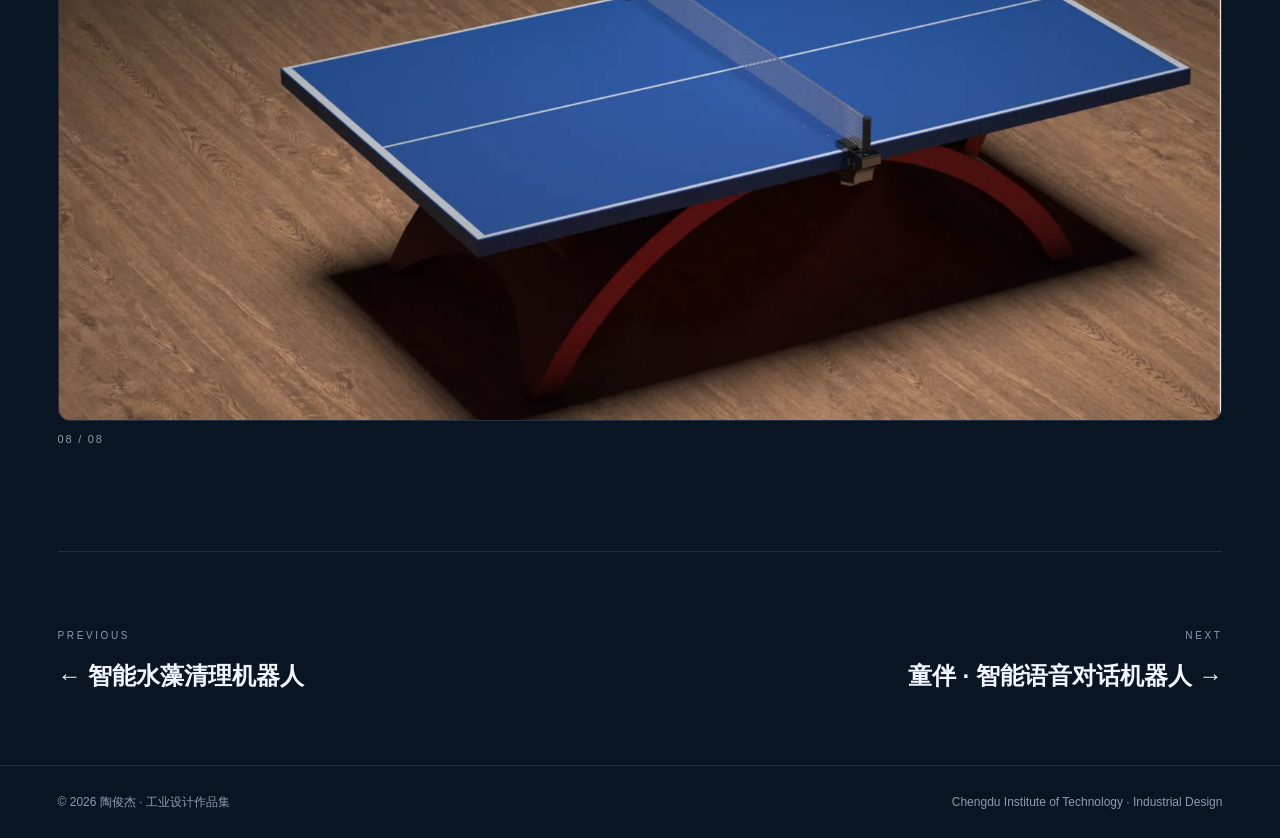
==== commit 7359602e: "移除重复的东方设计奖省三（13→12项）；玻璃再透50%；奖学金徽章加金色描边" ====
--- a/work/ball-eye.html
+++ b/work/ball-eye.html
@@ -6,7 +6,7 @@
 <title>球台网架边缘检测装置 — 陶俊杰 · 工业设计作品集 2026</title>
 <meta name="description" content="球台网架边缘检测装置 · 陶俊杰 工业设计作品集">
 <script>(function(){try{var t=localStorage.getItem('tj-theme');document.documentElement.setAttribute('data-theme',t==='light'?'light':'dark');}catch(e){document.documentElement.setAttribute('data-theme','dark');}})();</script>
-<link rel="stylesheet" href="../assets/style.css?v=20260930e">
+<link rel="stylesheet" href="../assets/style.css?v=20260930f">
 </head>
 <body>
 
@@ -132,6 +132,6 @@
   <span>Chengdu Institute of Technology · Industrial Design</span>
 </footer>
 
-<script src="../assets/main.js?v=20260930e"></script>
+<script src="../assets/main.js?v=20260930f"></script>
 </body>
 </html>
--- a/assets/style.css
+++ b/assets/style.css
@@ -36,10 +36,10 @@
   --star-2: rgba(255,255,255,.36);
   --glass: rgba(10,21,36,.72);
   --glass-line: rgba(255,255,255,.20);
-  --lg-top: rgba(255,255,255,.11);
-  --lg-bottom: rgba(255,255,255,.02);
-  --lg-base: rgba(12,22,38,.14);
-  --lg-rim: rgba(255,255,255,.50);
+  --lg-top: rgba(255,255,255,.05);
+  --lg-bottom: rgba(255,255,255,.01);
+  --lg-base: rgba(12,22,38,.07);
+  --lg-rim: rgba(255,255,255,.42);
   --lg-shadow: rgba(0,0,0,.22);
 }
 
@@ -67,10 +67,10 @@
   --star-2: rgba(14,22,38,.10);
   --glass: rgba(255,255,255,.82);
   --glass-line: rgba(14,22,38,.16);
-  --lg-top: rgba(255,255,255,.50);
-  --lg-bottom: rgba(255,255,255,.19);
-  --lg-base: rgba(255,255,255,.10);
-  --lg-rim: rgba(255,255,255,.72);
+  --lg-top: rgba(255,255,255,.28);
+  --lg-bottom: rgba(255,255,255,.10);
+  --lg-base: rgba(255,255,255,.05);
+  --lg-rim: rgba(255,255,255,.62);
   --lg-shadow: rgba(20,32,54,.14);
 }
 
@@ -397,6 +397,11 @@
   width: fit-content;
 }
 .hero-honor svg { width: 14px; height: 14px; color: var(--gold-2); flex: none; }
+/* 极透的玻璃下，用金色描边让这枚徽章依然醒目 */
+.hero-honor.lg::after {
+  background: linear-gradient(145deg, rgba(251,227,174,.92), rgba(255,255,255,.06) 38%,
+    rgba(255,255,255,.06) 62%, rgba(240,196,113,.88));
+}
 .hero-honor b { font-weight: 700; }
 @media (max-width: 720px) {
   .hero-honor { font-size: 11.5px; padding: 8px 14px; margin-top: 16px; }
@@ -432,7 +437,7 @@
   display: inline-flex; align-items: center; gap: 12px;
   padding: 14px 28px; border-radius: 999px; font-size: 13px; letter-spacing: .16em;
   text-transform: uppercase; color: var(--ink);
-  text-shadow: 0 1px 4px rgba(0,0,0,.55);
+  text-shadow: 0 1px 5px rgba(0,0,0,.62), 0 0 12px rgba(0,0,0,.35);
   position: relative; isolation: isolate; overflow: hidden;
   background:
     linear-gradient(180deg, var(--lg-top), var(--lg-bottom)),
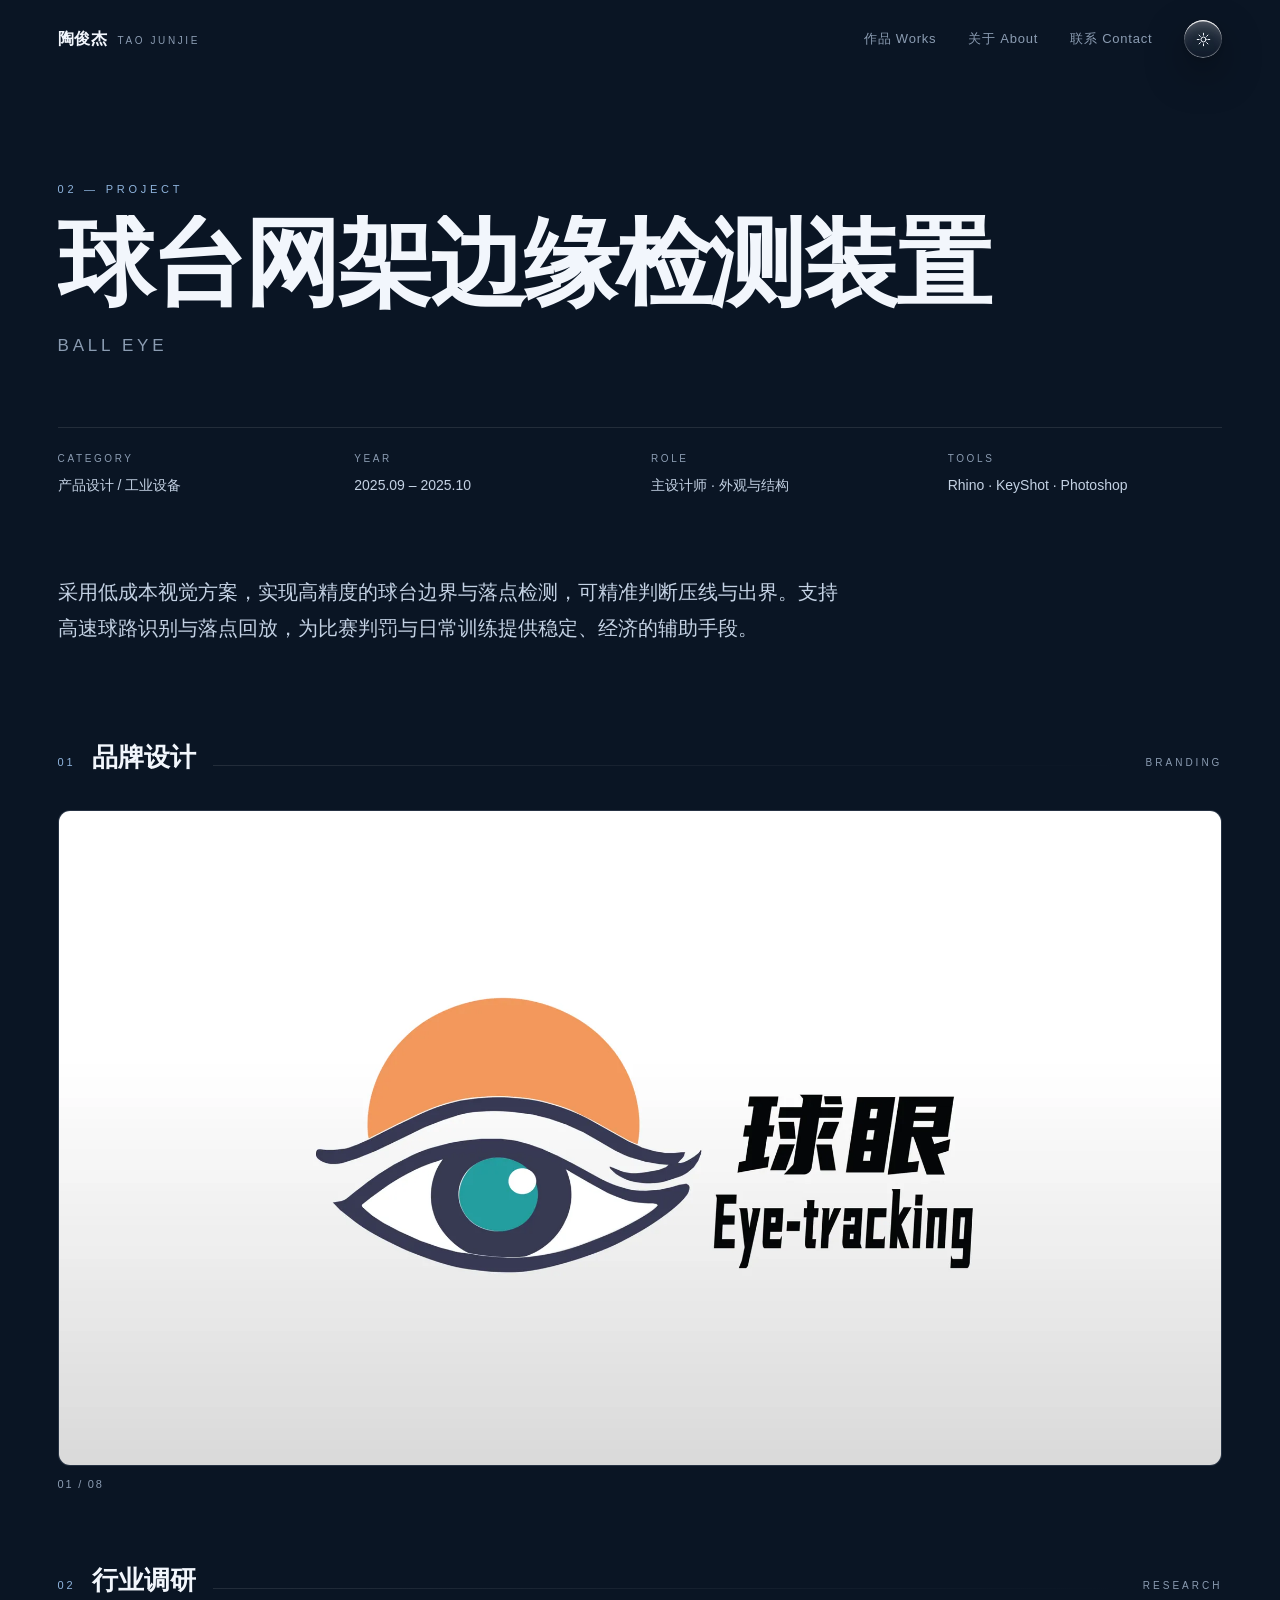
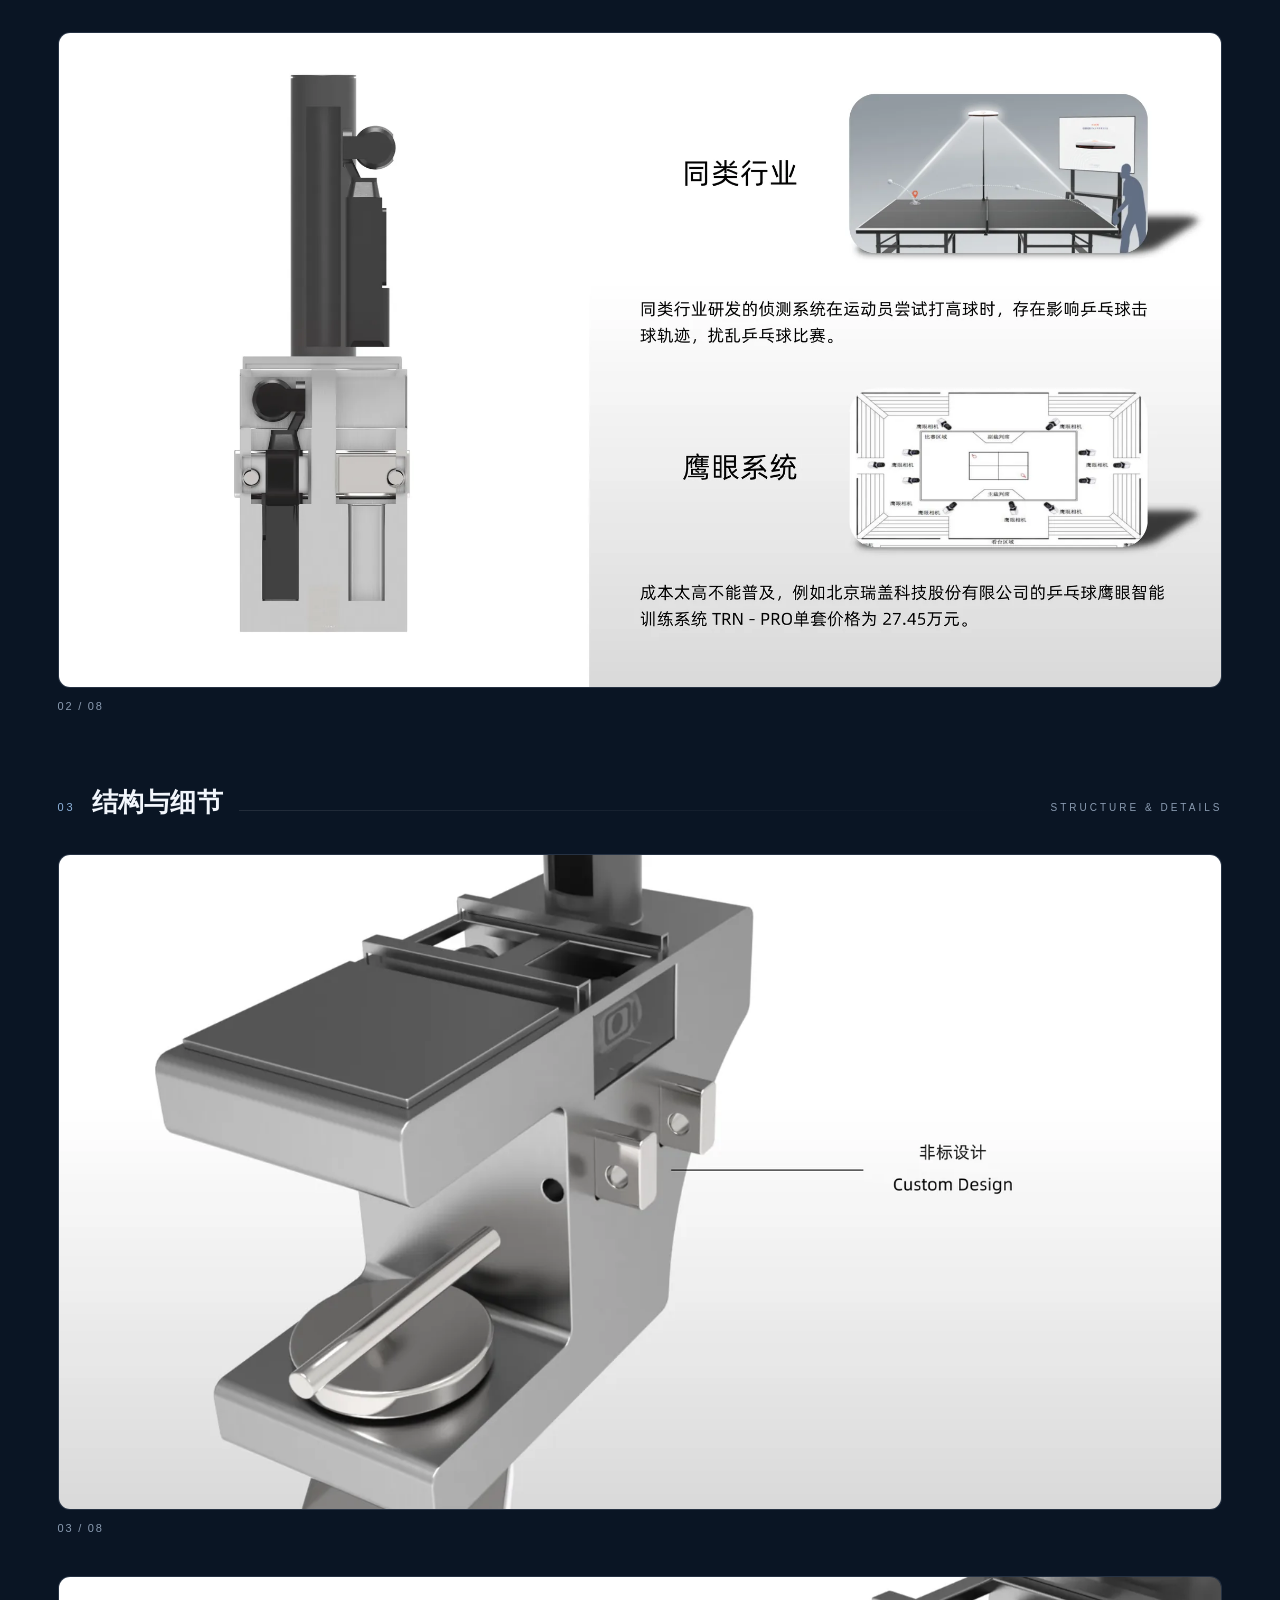
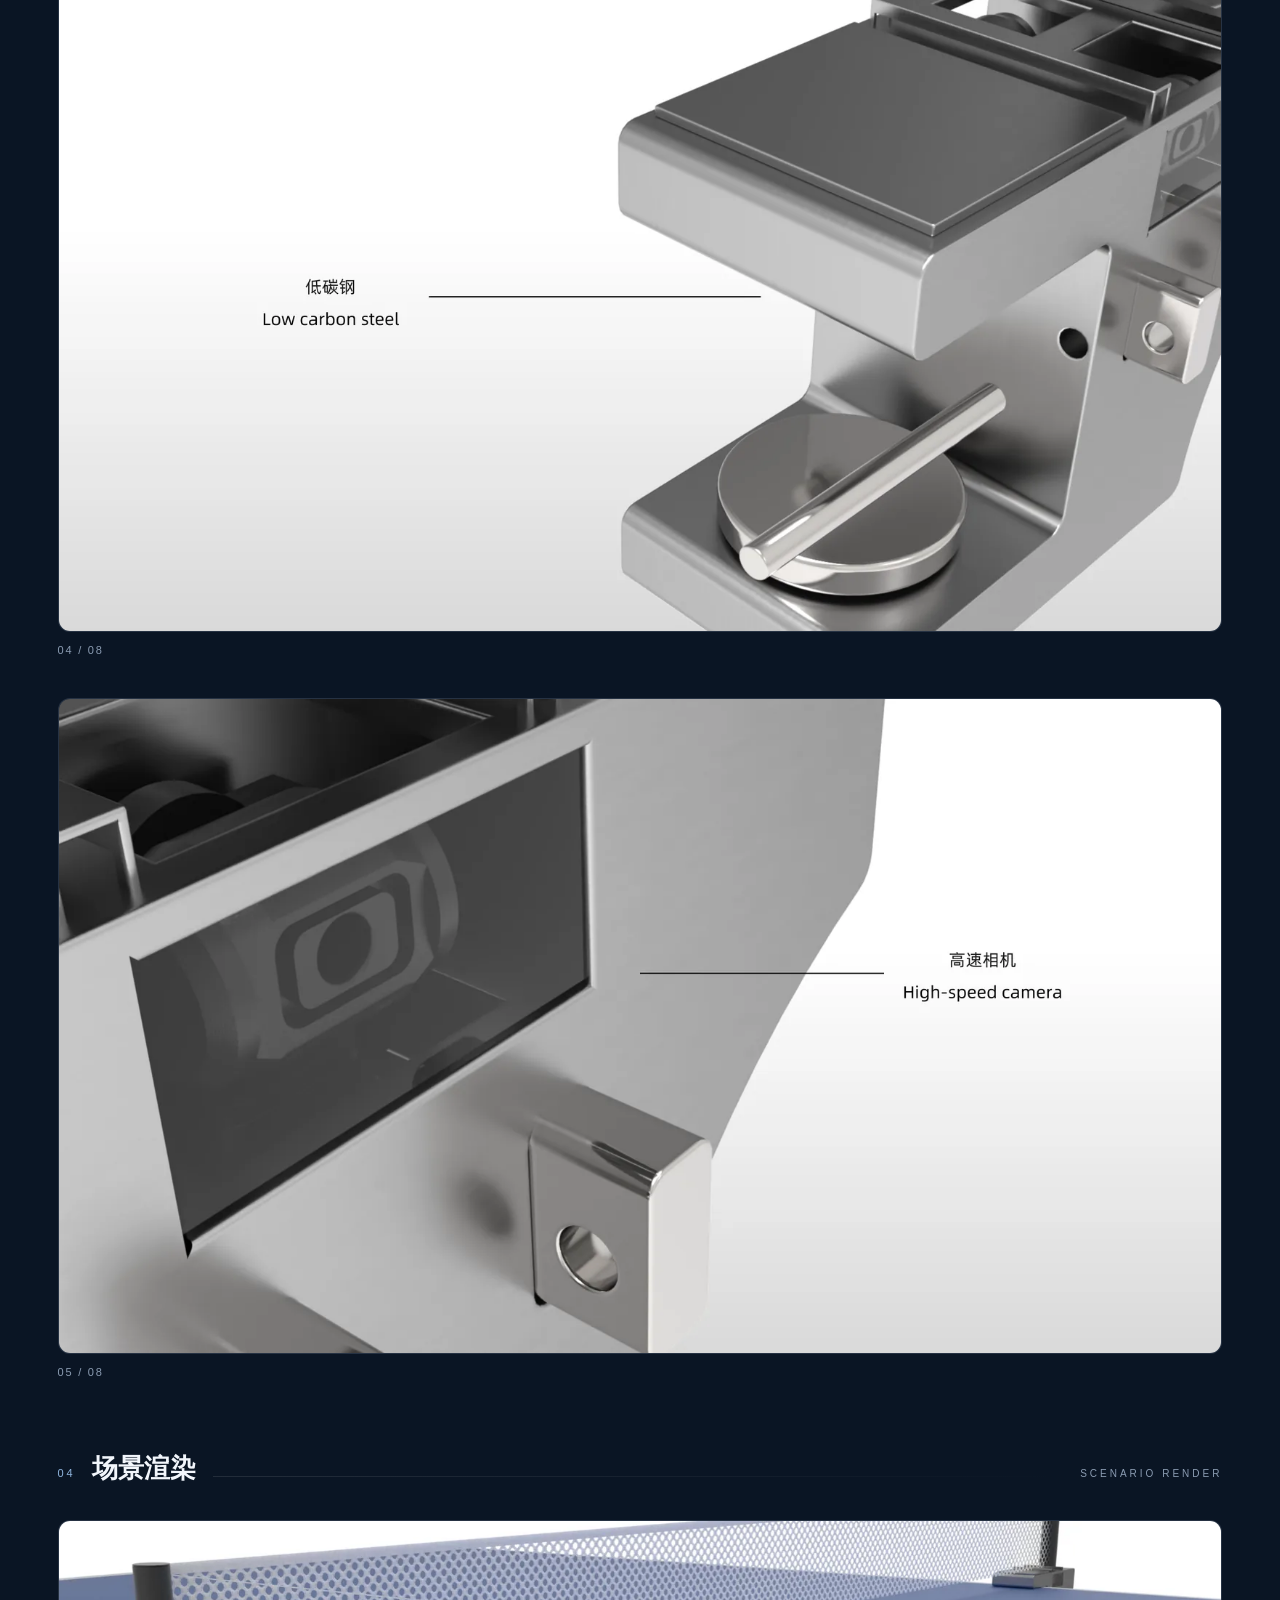
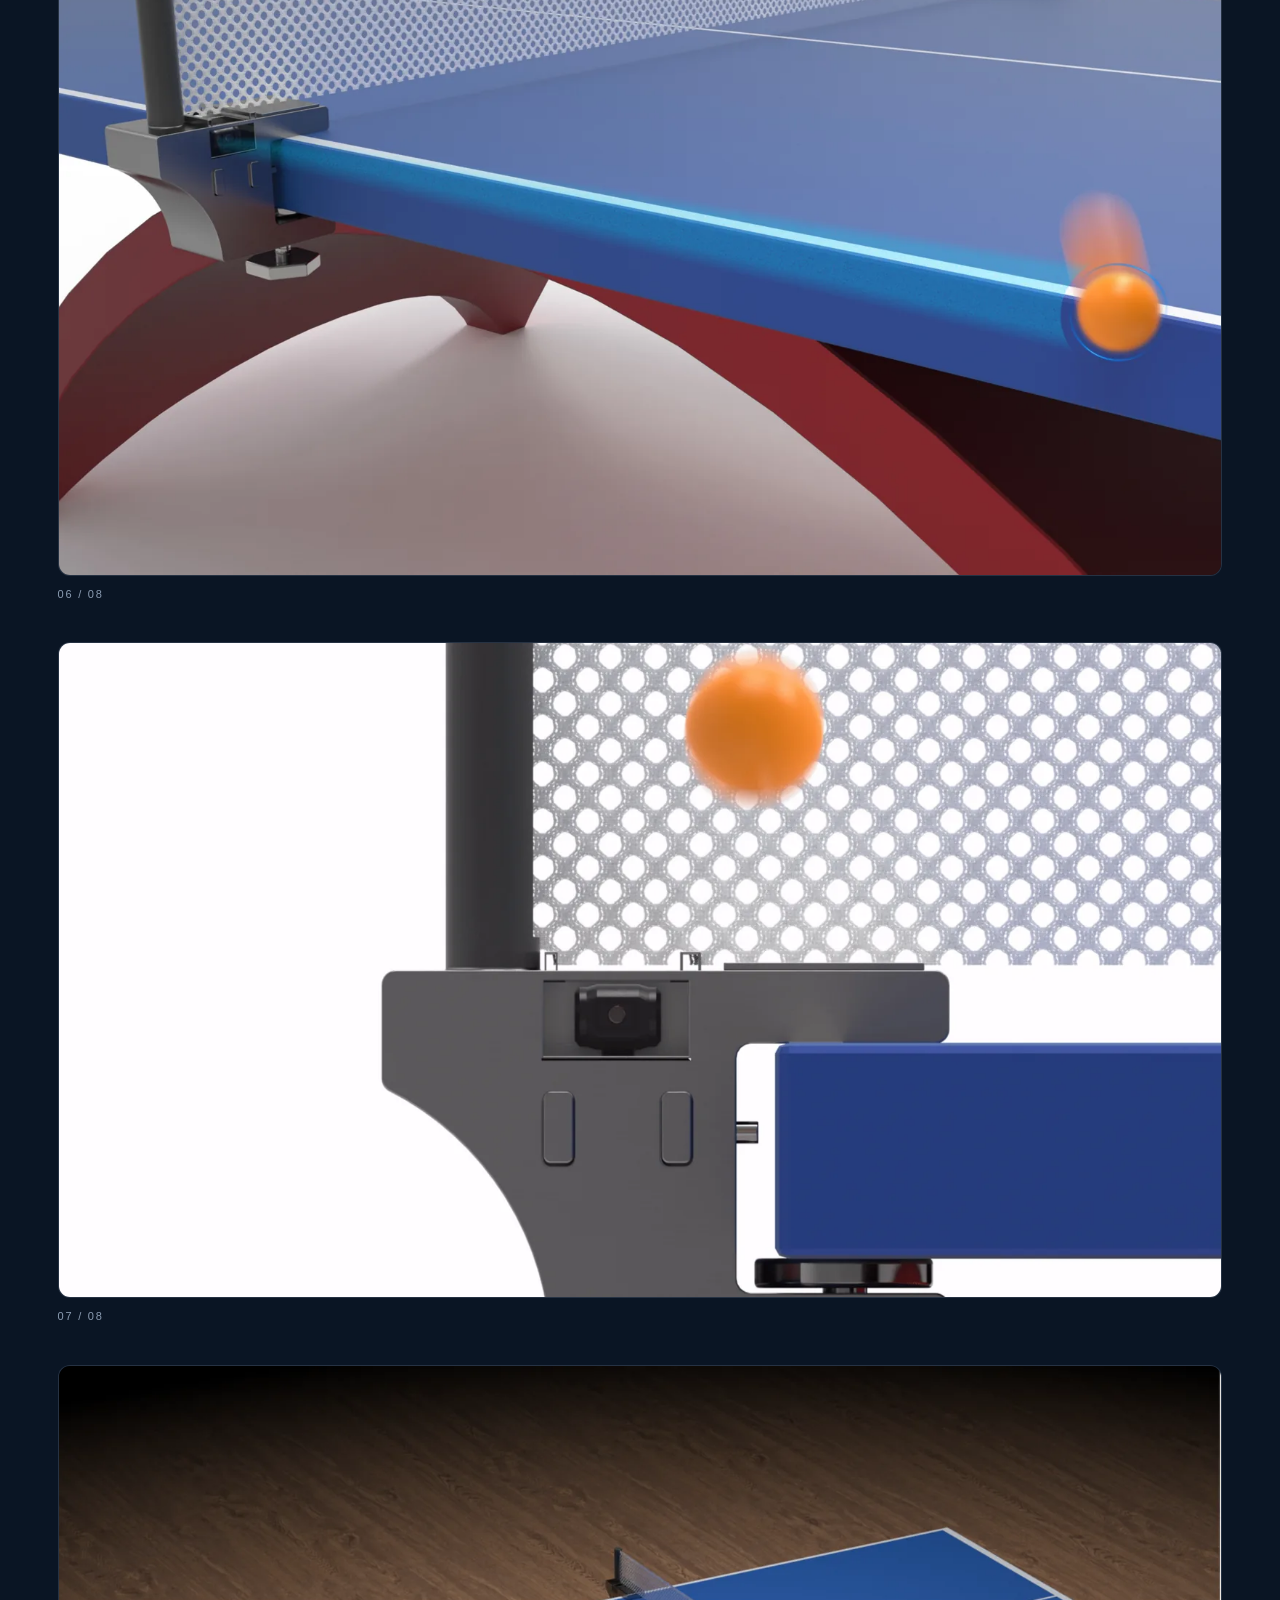
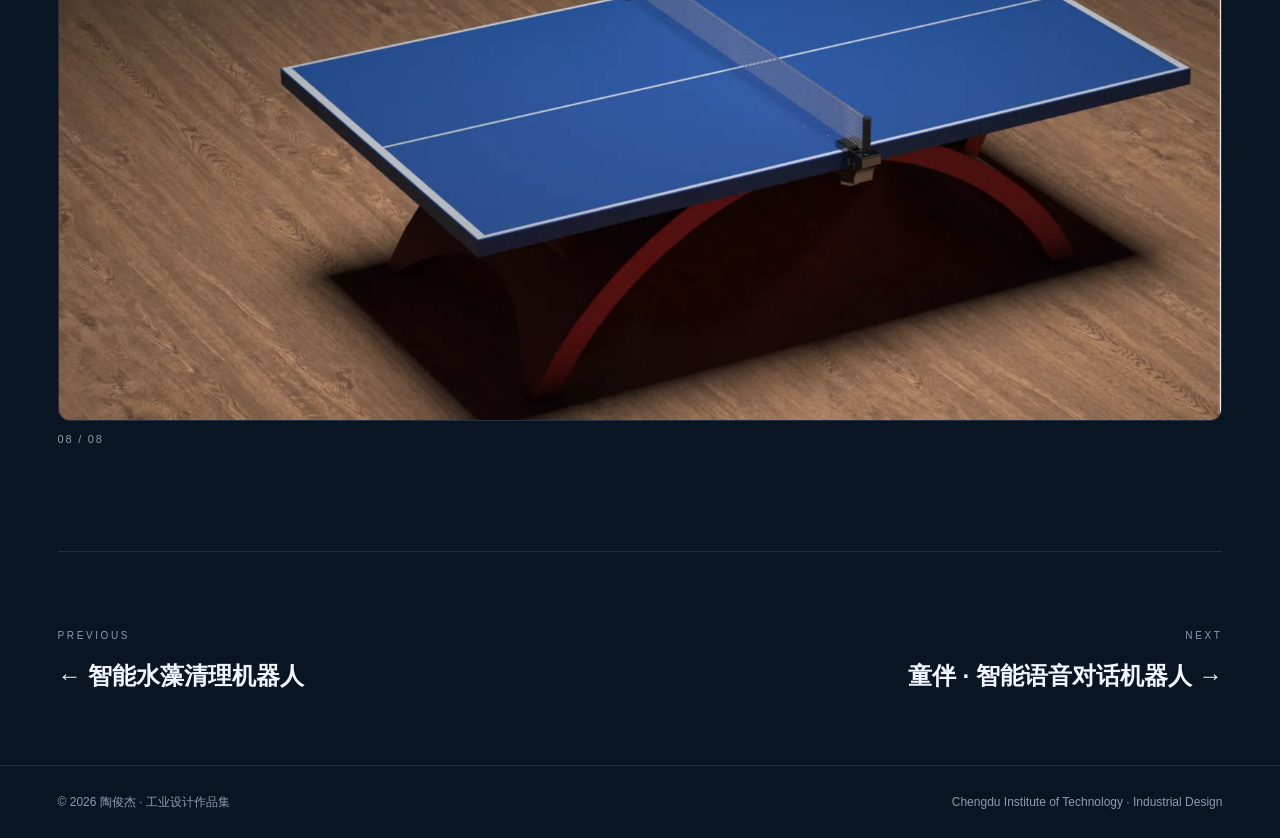
==== commit 41e98c55: "按 iOS 26 参考重做液态玻璃（强模糊+烟熏底+顶部月牙高光）；移除奖学金徽章金色描边" ====
--- a/work/ball-eye.html
+++ b/work/ball-eye.html
@@ -6,7 +6,7 @@
 <title>球台网架边缘检测装置 — 陶俊杰 · 工业设计作品集 2026</title>
 <meta name="description" content="球台网架边缘检测装置 · 陶俊杰 工业设计作品集">
 <script>(function(){try{var t=localStorage.getItem('tj-theme');document.documentElement.setAttribute('data-theme',t==='light'?'light':'dark');}catch(e){document.documentElement.setAttribute('data-theme','dark');}})();</script>
-<link rel="stylesheet" href="../assets/style.css?v=20260930f">
+<link rel="stylesheet" href="../assets/style.css?v=20260930g">
 </head>
 <body>
 
@@ -132,6 +132,6 @@
   <span>Chengdu Institute of Technology · Industrial Design</span>
 </footer>
 
-<script src="../assets/main.js?v=20260930f"></script>
+<script src="../assets/main.js?v=20260930g"></script>
 </body>
 </html>
--- a/assets/style.css
+++ b/assets/style.css
@@ -36,11 +36,11 @@
   --star-2: rgba(255,255,255,.36);
   --glass: rgba(10,21,36,.72);
   --glass-line: rgba(255,255,255,.20);
-  --lg-top: rgba(255,255,255,.05);
-  --lg-bottom: rgba(255,255,255,.01);
-  --lg-base: rgba(12,22,38,.07);
-  --lg-rim: rgba(255,255,255,.42);
-  --lg-shadow: rgba(0,0,0,.22);
+  --lg-top: rgba(255,255,255,.13);
+  --lg-bottom: rgba(255,255,255,.03);
+  --lg-tint: rgba(9,17,29,.32);
+  --lg-rim: rgba(255,255,255,.72);
+  --lg-shadow: rgba(0,0,0,.36);
 }
 
 :root[data-theme="light"] {
@@ -67,11 +67,11 @@
   --star-2: rgba(14,22,38,.10);
   --glass: rgba(255,255,255,.82);
   --glass-line: rgba(14,22,38,.16);
-  --lg-top: rgba(255,255,255,.28);
-  --lg-bottom: rgba(255,255,255,.10);
-  --lg-base: rgba(255,255,255,.05);
-  --lg-rim: rgba(255,255,255,.62);
-  --lg-shadow: rgba(20,32,54,.14);
+  --lg-top: rgba(255,255,255,.65);
+  --lg-bottom: rgba(255,255,255,.16);
+  --lg-tint: rgba(255,255,255,.55);
+  --lg-rim: rgba(255,255,255,.95);
+  --lg-shadow: rgba(20,32,54,.18);
 }
 
 * { box-sizing: border-box; }
@@ -146,19 +146,24 @@
   overflow: hidden;
   background:
     linear-gradient(180deg, var(--lg-top), var(--lg-bottom)),
-    var(--lg-base);
-  -webkit-backdrop-filter: blur(16px) saturate(180%) brightness(1.06);
-  backdrop-filter: blur(16px) saturate(180%) brightness(1.06);
+    var(--lg-tint);
+  -webkit-backdrop-filter: blur(30px) saturate(180%) brightness(1.04);
+  backdrop-filter: blur(30px) saturate(180%) brightness(1.04);
   box-shadow:
-    0 14px 36px var(--lg-shadow),
-    0 2px 8px rgba(0,0,0,.10),
-    inset 0 1px 0 rgba(255,255,255,.38),
-    inset 0 -1px 1px rgba(255,255,255,.10);
-}
+    0 16px 40px var(--lg-shadow),
+    0 2px 6px rgba(0,0,0,.16),
+    inset 0 1.5px 0 rgba(255,255,255,.72),
+    inset 0 -1px 1px rgba(255,255,255,.16),
+    inset 0 12px 18px -14px rgba(255,255,255,.45);
+}
+/* 边缘：顶部亮、两侧渐隐、底部微亮 —— 玻璃切边反光 */
 .lg::after {
   content: ""; position: absolute; inset: 0; border-radius: inherit; padding: 1px;
-  background: linear-gradient(145deg, var(--lg-rim), rgba(255,255,255,.05) 38%,
-    rgba(255,255,255,.05) 62%, var(--lg-rim));
+  background: linear-gradient(180deg,
+    var(--lg-rim) 0%,
+    rgba(255,255,255,.20) 26%,
+    rgba(255,255,255,.08) 62%,
+    rgba(255,255,255,.40) 100%);
   -webkit-mask: linear-gradient(#000 0 0) content-box, linear-gradient(#000 0 0);
   -webkit-mask-composite: xor;
   mask: linear-gradient(#000 0 0) content-box, linear-gradient(#000 0 0);
@@ -397,11 +402,6 @@
   width: fit-content;
 }
 .hero-honor svg { width: 14px; height: 14px; color: var(--gold-2); flex: none; }
-/* 极透的玻璃下，用金色描边让这枚徽章依然醒目 */
-.hero-honor.lg::after {
-  background: linear-gradient(145deg, rgba(251,227,174,.92), rgba(255,255,255,.06) 38%,
-    rgba(255,255,255,.06) 62%, rgba(240,196,113,.88));
-}
 .hero-honor b { font-weight: 700; }
 @media (max-width: 720px) {
   .hero-honor { font-size: 11.5px; padding: 8px 14px; margin-top: 16px; }
@@ -437,23 +437,27 @@
   display: inline-flex; align-items: center; gap: 12px;
   padding: 14px 28px; border-radius: 999px; font-size: 13px; letter-spacing: .16em;
   text-transform: uppercase; color: var(--ink);
-  text-shadow: 0 1px 5px rgba(0,0,0,.62), 0 0 12px rgba(0,0,0,.35);
+  text-shadow: 0 1px 3px rgba(0,0,0,.35);
   position: relative; isolation: isolate; overflow: hidden;
   background:
     linear-gradient(180deg, var(--lg-top), var(--lg-bottom)),
-    var(--lg-base);
-  -webkit-backdrop-filter: blur(16px) saturate(180%) brightness(1.06);
-  backdrop-filter: blur(16px) saturate(180%) brightness(1.06);
+    var(--lg-tint);
+  -webkit-backdrop-filter: blur(30px) saturate(180%) brightness(1.04);
+  backdrop-filter: blur(30px) saturate(180%) brightness(1.04);
   box-shadow:
-    0 14px 36px var(--lg-shadow),
-    0 2px 8px rgba(0,0,0,.10),
-    inset 0 1px 0 rgba(255,255,255,.38),
-    inset 0 -1px 1px rgba(255,255,255,.10);
+    0 16px 40px var(--lg-shadow),
+    0 2px 6px rgba(0,0,0,.16),
+    inset 0 1.5px 0 rgba(255,255,255,.72),
+    inset 0 -1px 1px rgba(255,255,255,.16),
+    inset 0 12px 18px -14px rgba(255,255,255,.45);
 }
 .work-enter span::after {
   content: ""; position: absolute; inset: 0; border-radius: inherit; padding: 1px;
-  background: linear-gradient(145deg, var(--lg-rim), rgba(255,255,255,.05) 38%,
-    rgba(255,255,255,.05) 62%, var(--lg-rim));
+  background: linear-gradient(180deg,
+    var(--lg-rim) 0%,
+    rgba(255,255,255,.20) 26%,
+    rgba(255,255,255,.08) 62%,
+    rgba(255,255,255,.40) 100%);
   -webkit-mask: linear-gradient(#000 0 0) content-box, linear-gradient(#000 0 0);
   -webkit-mask-composite: xor;
   mask: linear-gradient(#000 0 0) content-box, linear-gradient(#000 0 0);
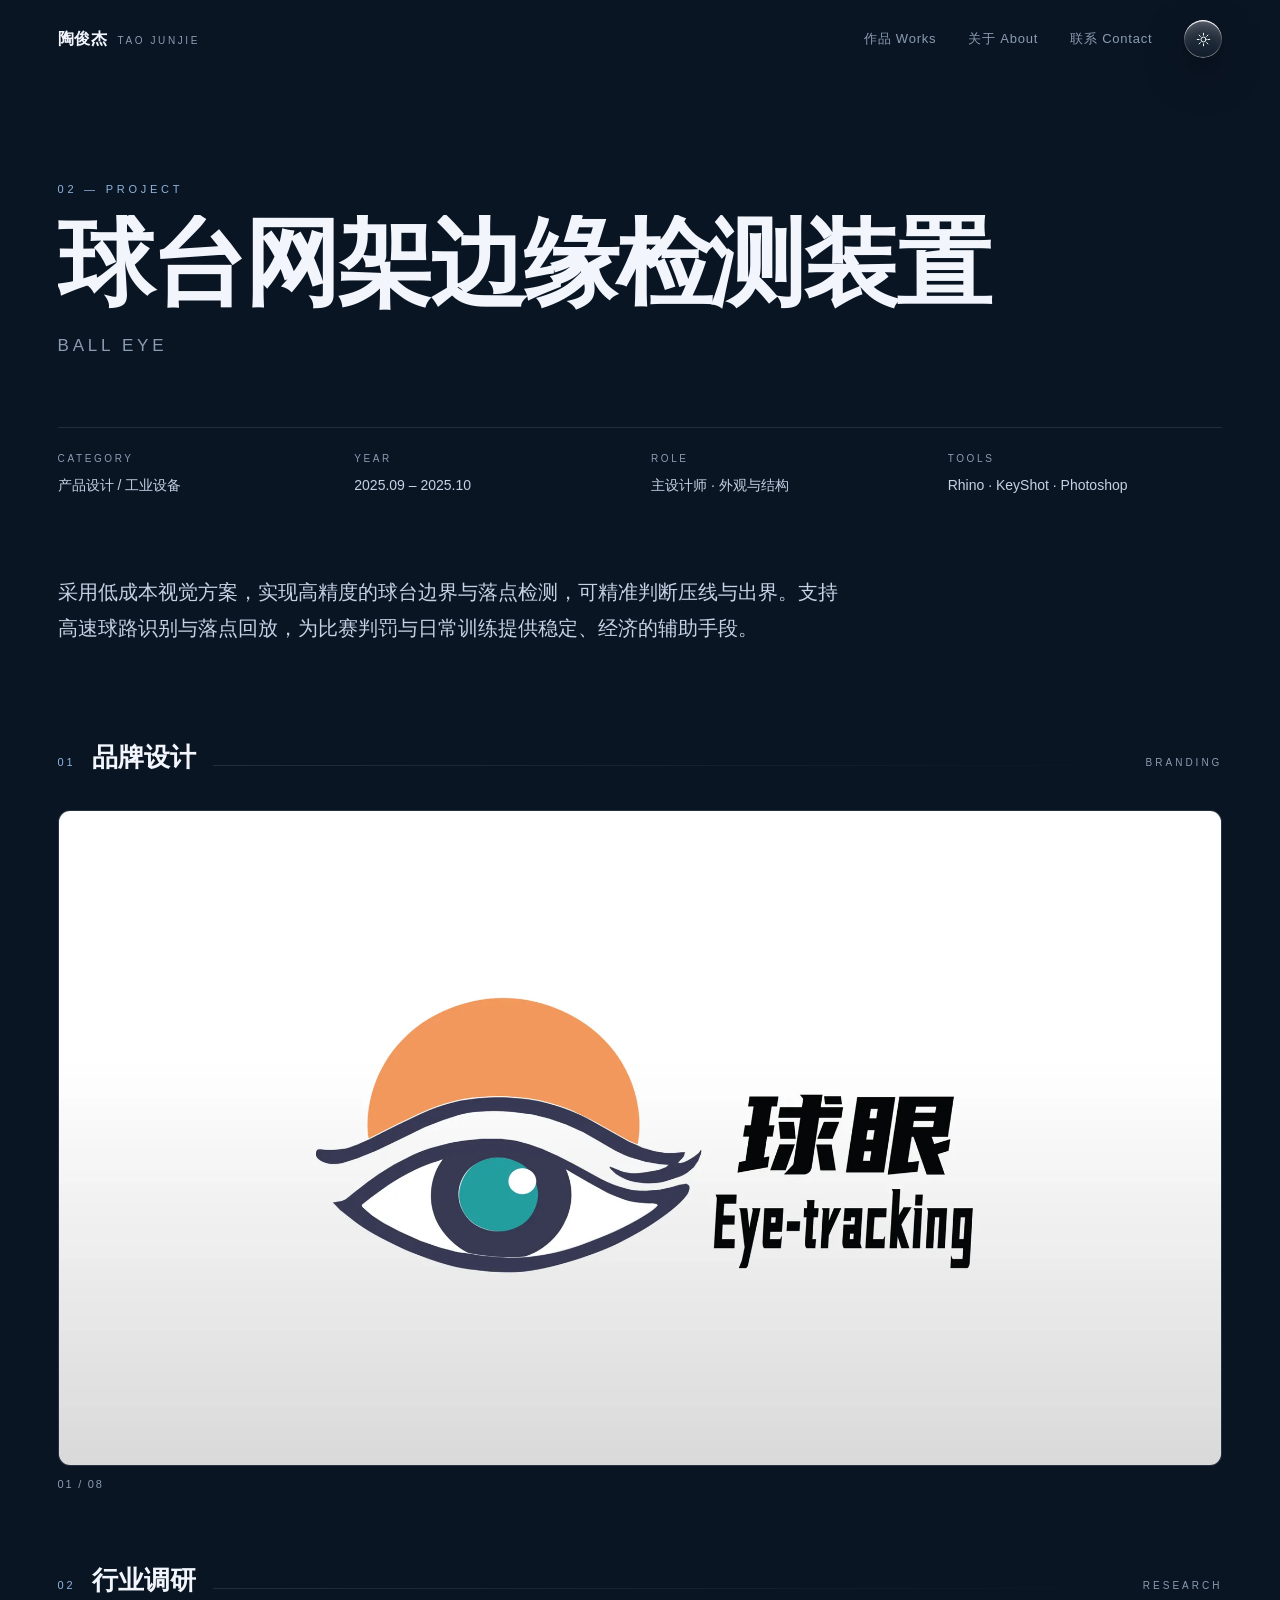
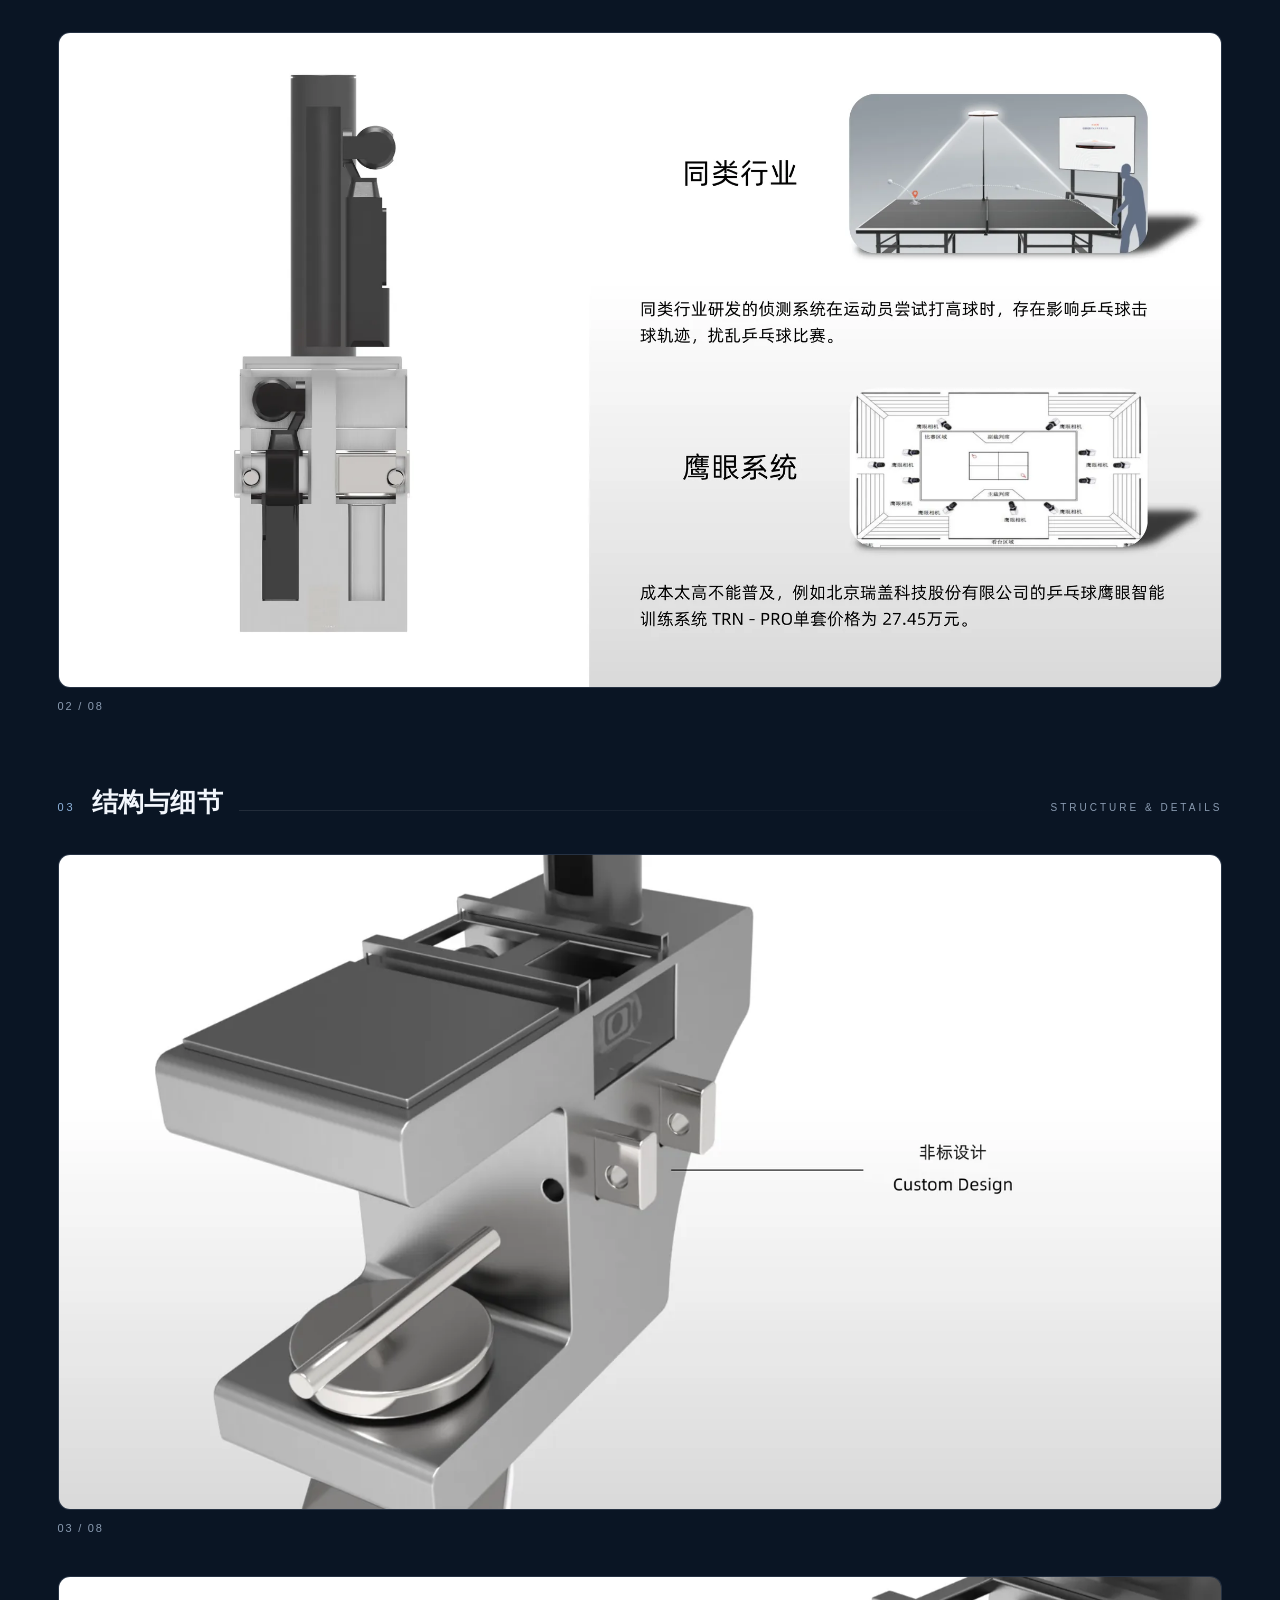
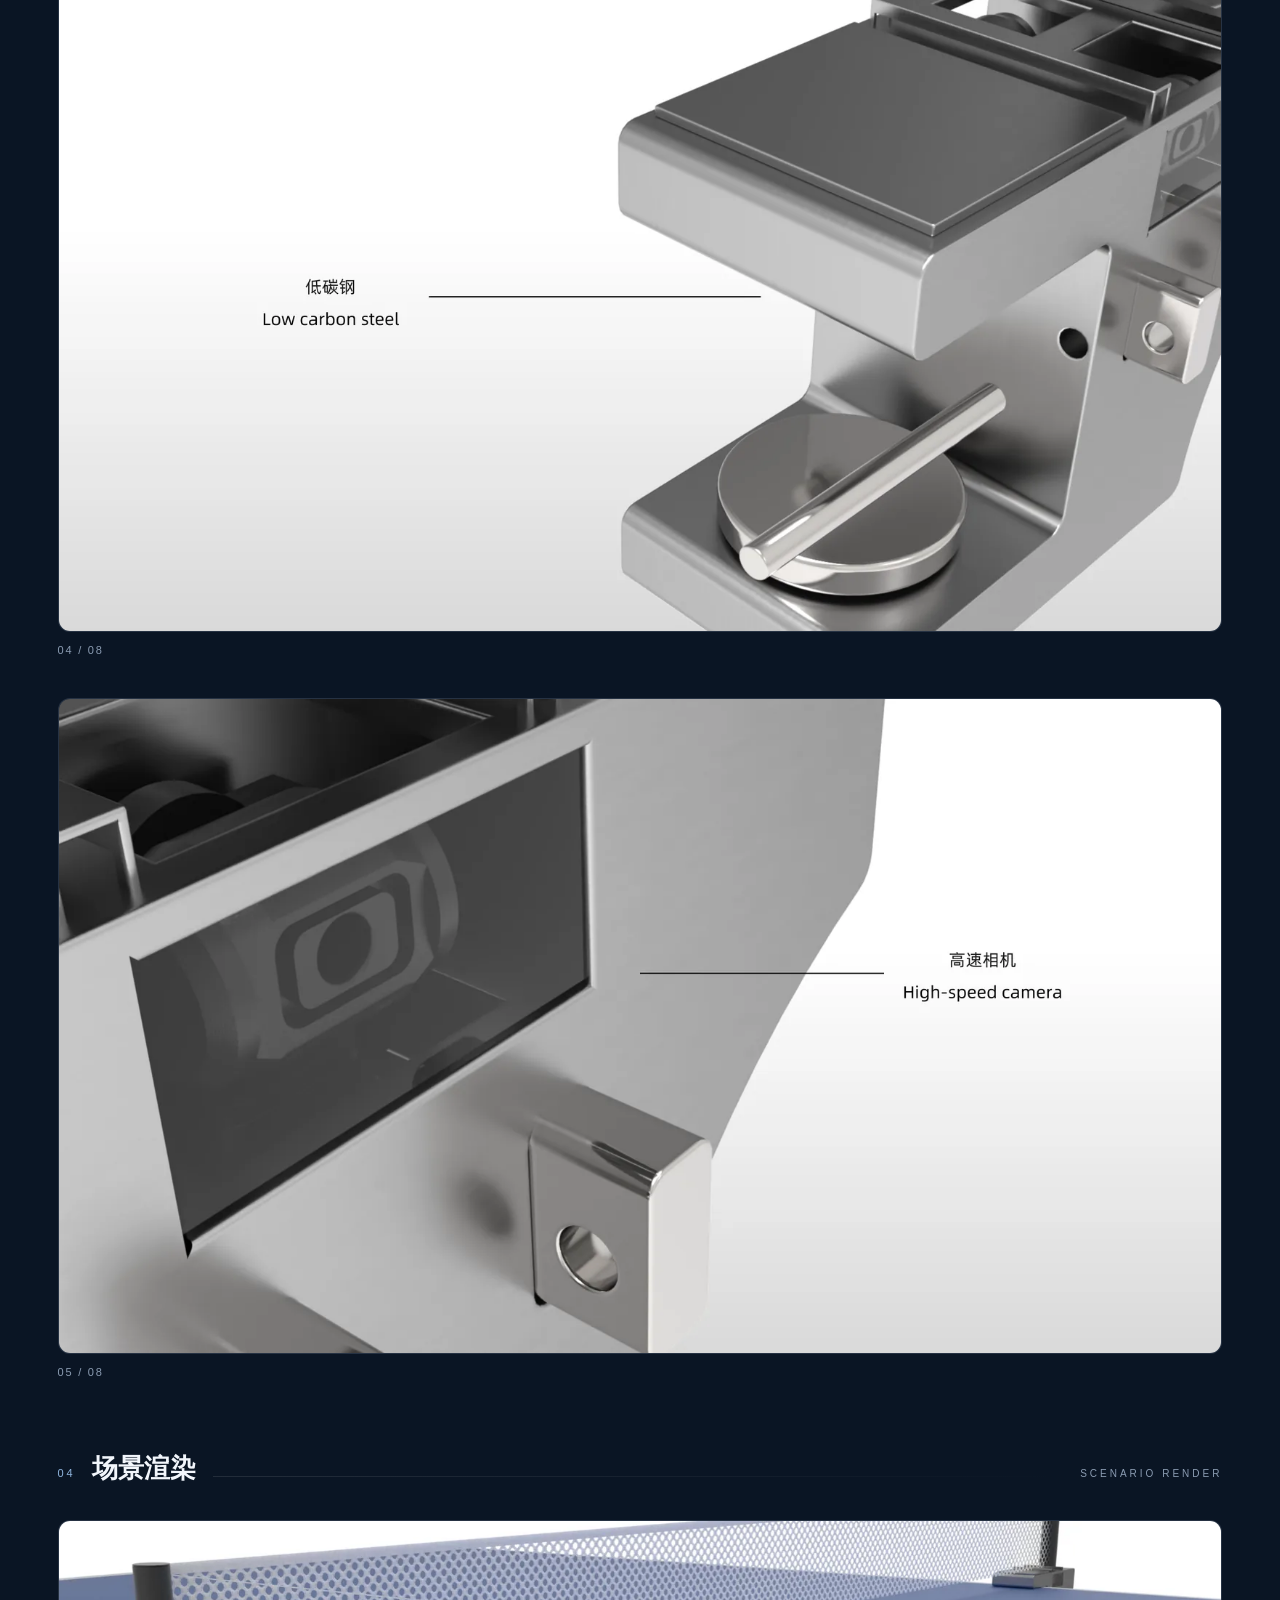
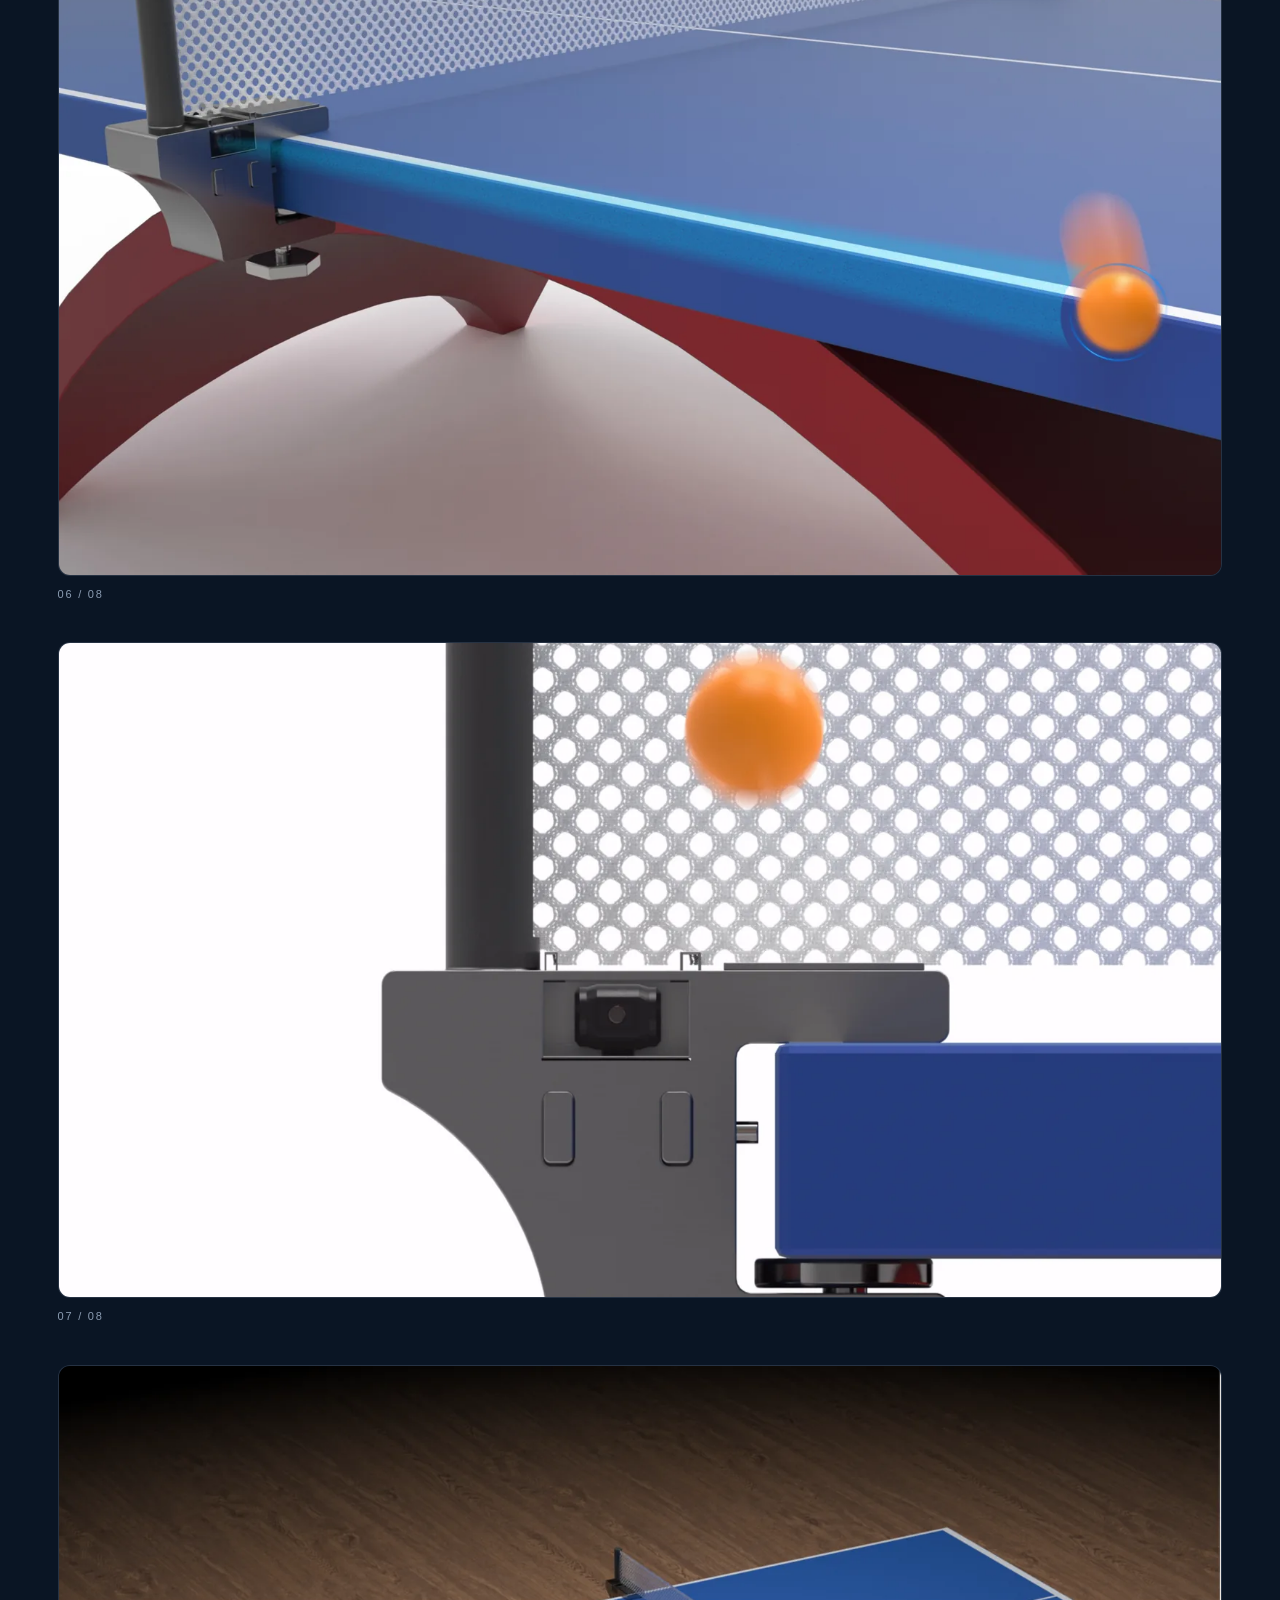
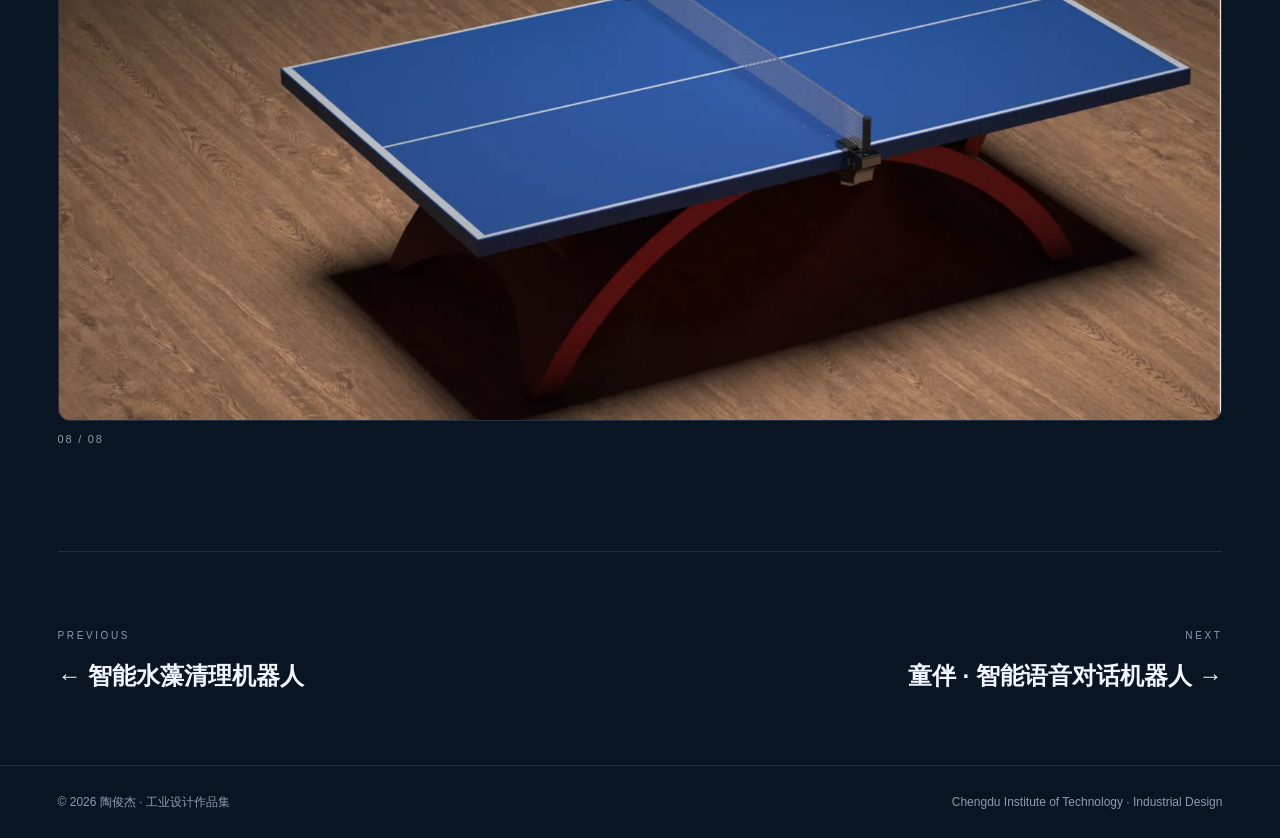
==== commit 61236ae1: "玻璃再实30%；奖学金徽章金色描边减淡80%（保留极淡暖色暗示）" ====
--- a/work/ball-eye.html
+++ b/work/ball-eye.html
@@ -6,7 +6,7 @@
 <title>球台网架边缘检测装置 — 陶俊杰 · 工业设计作品集 2026</title>
 <meta name="description" content="球台网架边缘检测装置 · 陶俊杰 工业设计作品集">
 <script>(function(){try{var t=localStorage.getItem('tj-theme');document.documentElement.setAttribute('data-theme',t==='light'?'light':'dark');}catch(e){document.documentElement.setAttribute('data-theme','dark');}})();</script>
-<link rel="stylesheet" href="../assets/style.css?v=20260930g">
+<link rel="stylesheet" href="../assets/style.css?v=20260930h">
 </head>
 <body>
 
@@ -132,6 +132,6 @@
   <span>Chengdu Institute of Technology · Industrial Design</span>
 </footer>
 
-<script src="../assets/main.js?v=20260930g"></script>
+<script src="../assets/main.js?v=20260930h"></script>
 </body>
 </html>
--- a/assets/style.css
+++ b/assets/style.css
@@ -36,10 +36,10 @@
   --star-2: rgba(255,255,255,.36);
   --glass: rgba(10,21,36,.72);
   --glass-line: rgba(255,255,255,.20);
-  --lg-top: rgba(255,255,255,.13);
-  --lg-bottom: rgba(255,255,255,.03);
-  --lg-tint: rgba(9,17,29,.32);
-  --lg-rim: rgba(255,255,255,.72);
+  --lg-top: rgba(255,255,255,.17);
+  --lg-bottom: rgba(255,255,255,.04);
+  --lg-tint: rgba(9,17,29,.42);
+  --lg-rim: rgba(255,255,255,.80);
   --lg-shadow: rgba(0,0,0,.36);
 }
 
@@ -67,10 +67,10 @@
   --star-2: rgba(14,22,38,.10);
   --glass: rgba(255,255,255,.82);
   --glass-line: rgba(14,22,38,.16);
-  --lg-top: rgba(255,255,255,.65);
-  --lg-bottom: rgba(255,255,255,.16);
-  --lg-tint: rgba(255,255,255,.55);
-  --lg-rim: rgba(255,255,255,.95);
+  --lg-top: rgba(255,255,255,.82);
+  --lg-bottom: rgba(255,255,255,.21);
+  --lg-tint: rgba(255,255,255,.70);
+  --lg-rim: rgba(255,255,255,.98);
   --lg-shadow: rgba(20,32,54,.18);
 }
 
@@ -402,6 +402,14 @@
   width: fit-content;
 }
 .hero-honor svg { width: 14px; height: 14px; color: var(--gold-2); flex: none; }
+/* 极淡的金色暗示：约为原始强度的 20% */
+.hero-honor.lg::after {
+  background: linear-gradient(180deg,
+    rgba(251,227,174,.18) 0%,
+    rgba(255,255,255,.06) 30%,
+    rgba(255,255,255,.04) 64%,
+    rgba(240,196,113,.16) 100%);
+}
 .hero-honor b { font-weight: 700; }
 @media (max-width: 720px) {
   .hero-honor { font-size: 11.5px; padding: 8px 14px; margin-top: 16px; }
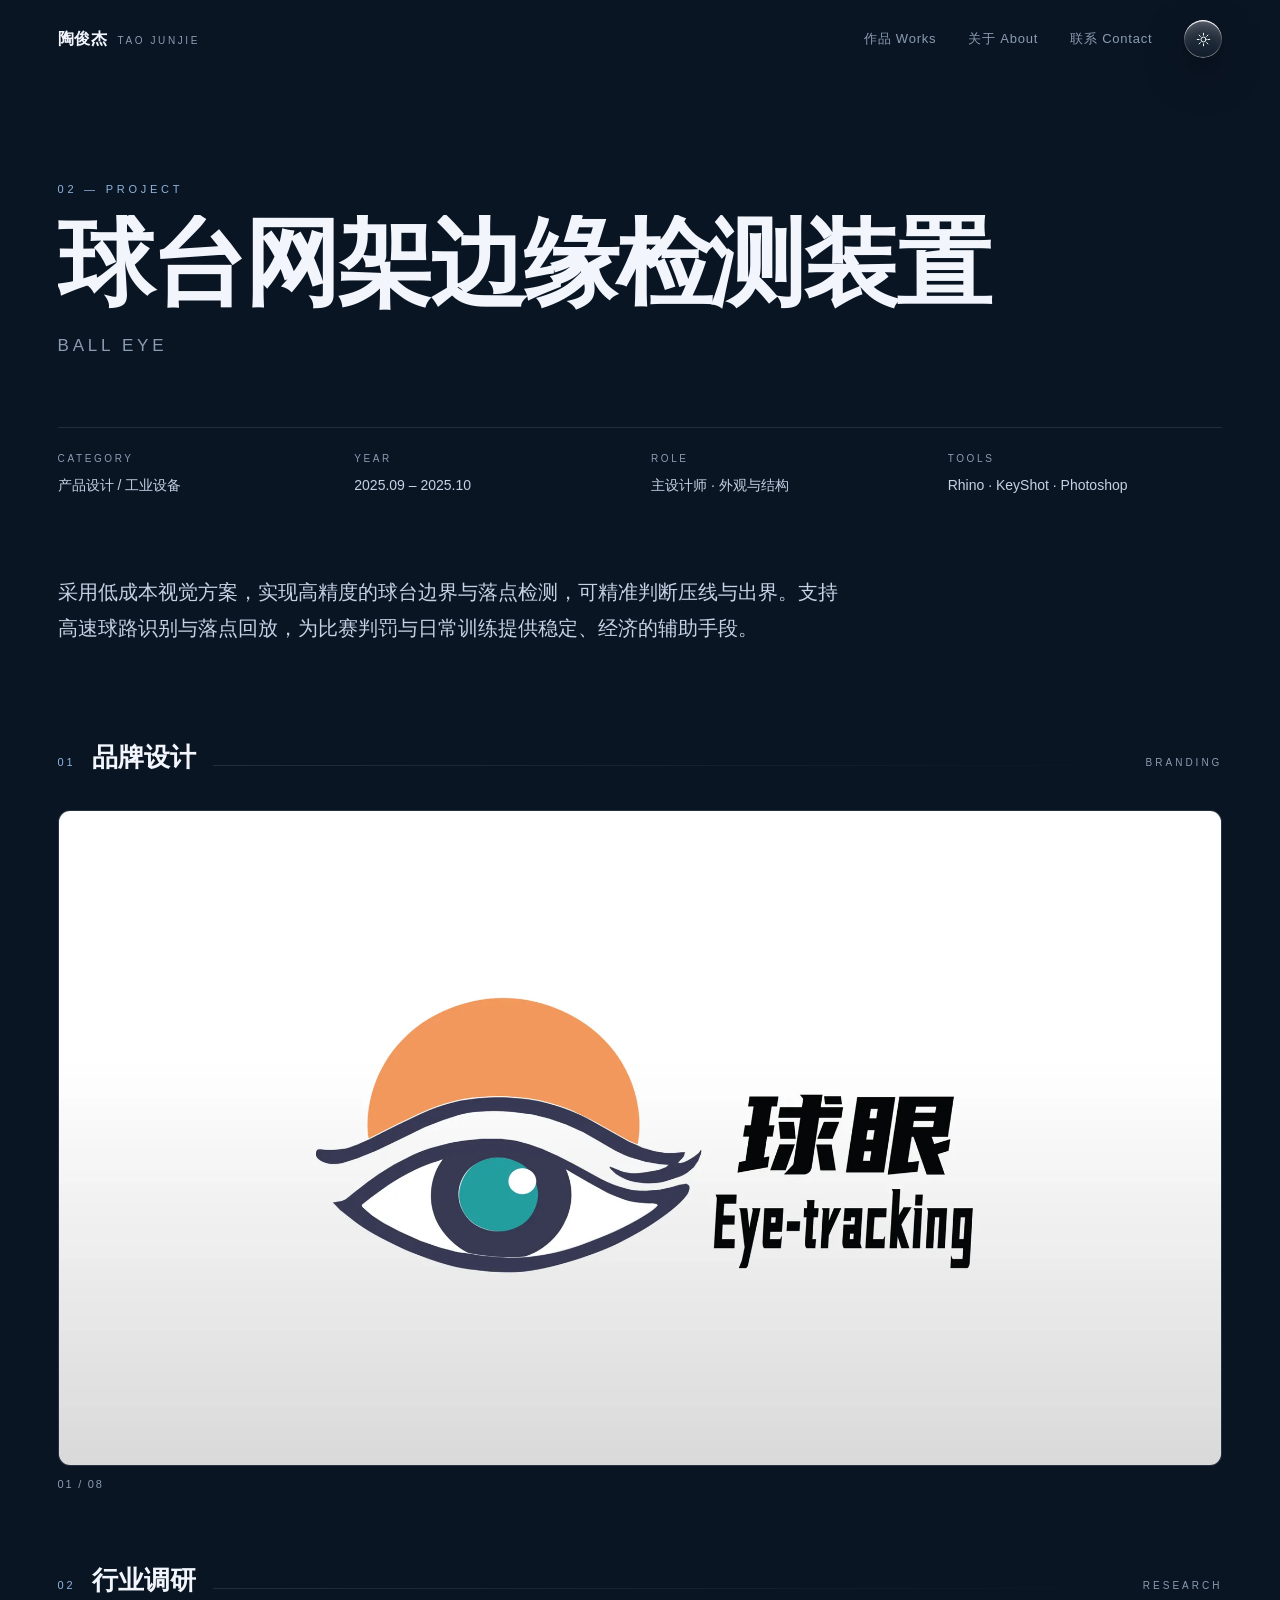
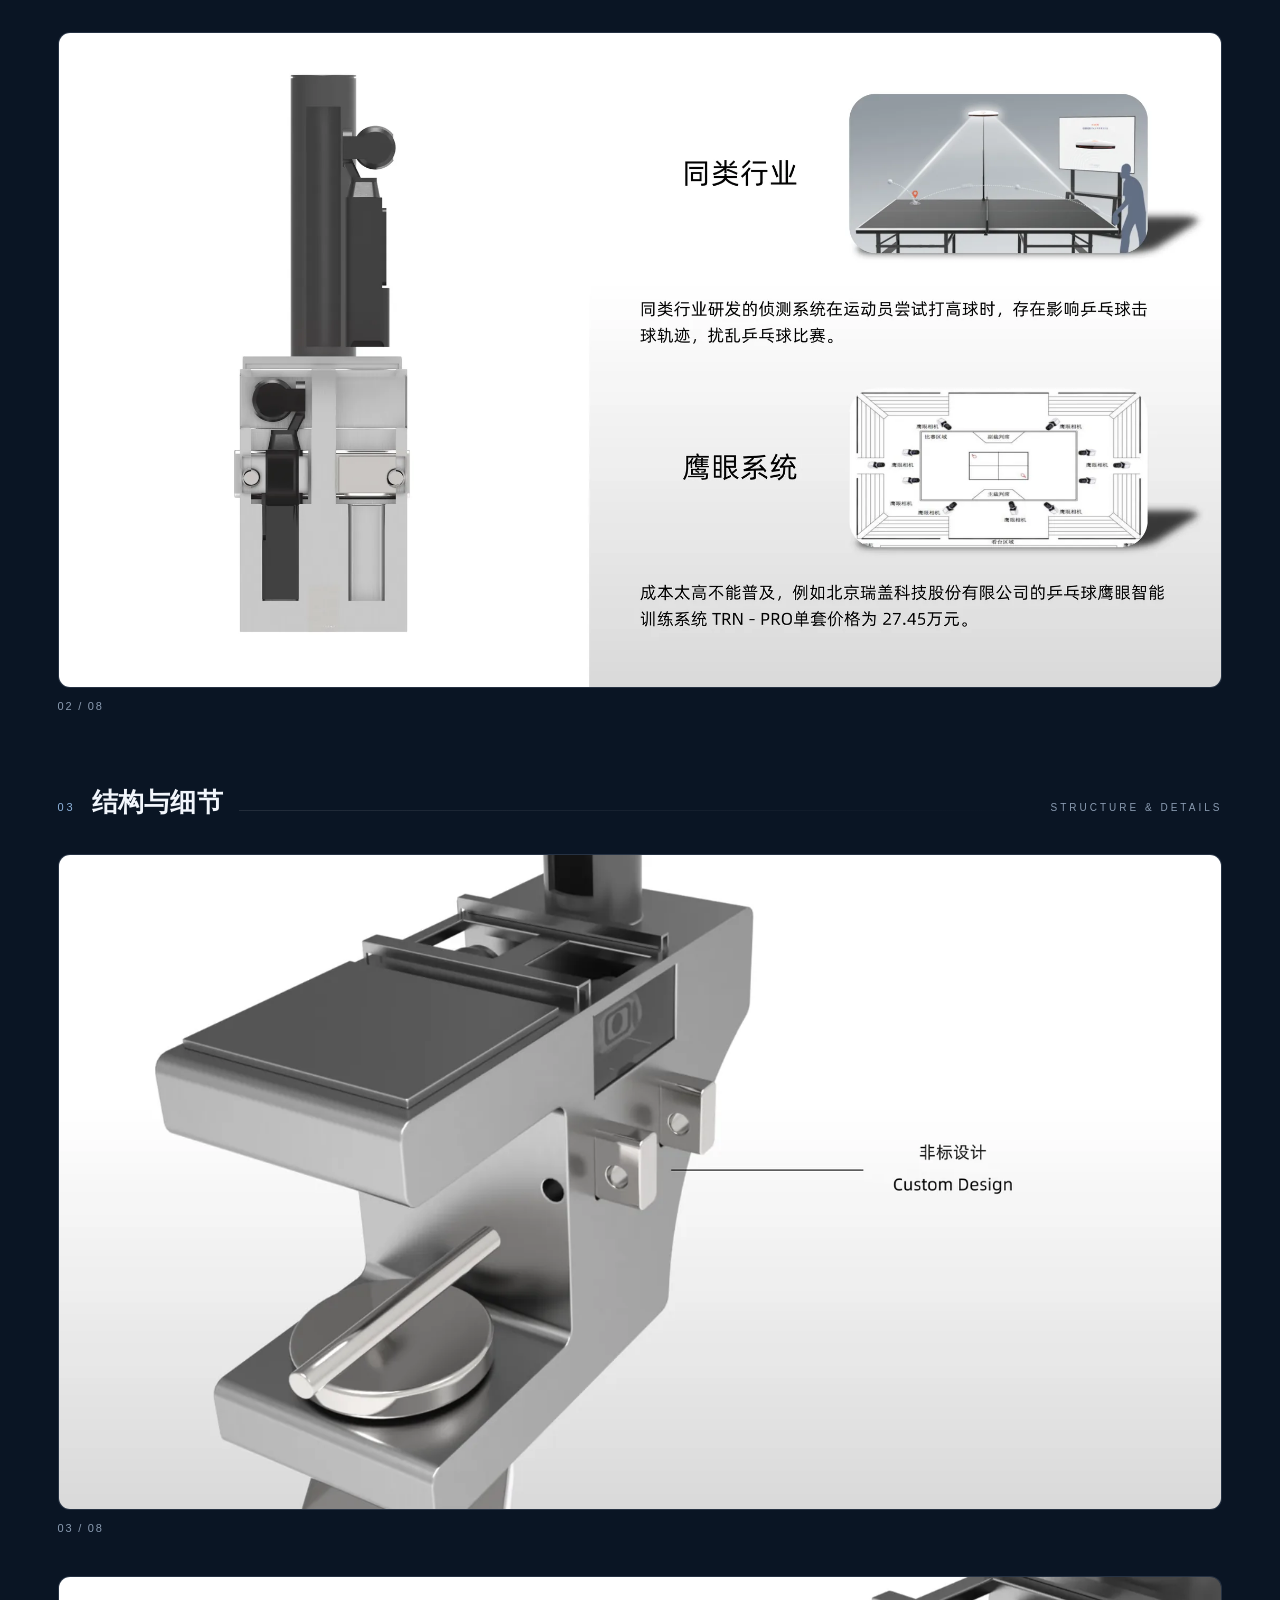
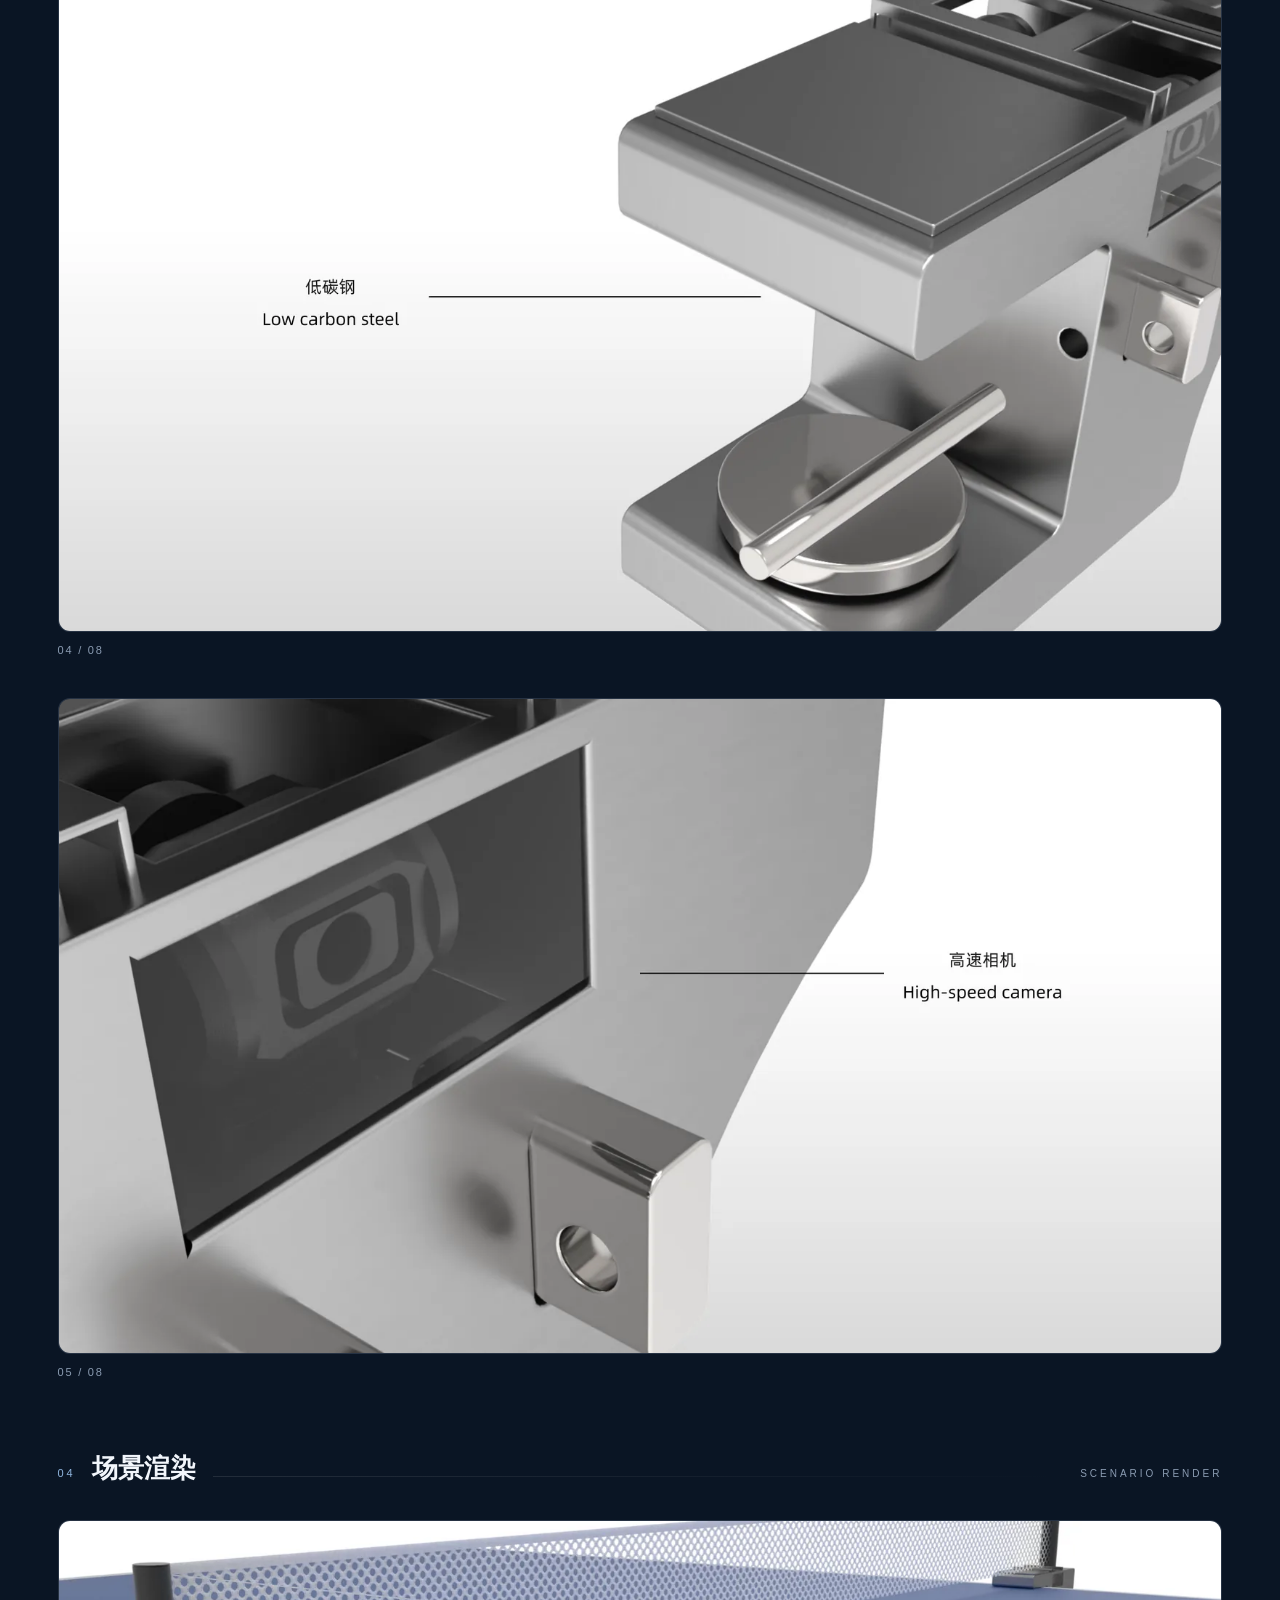
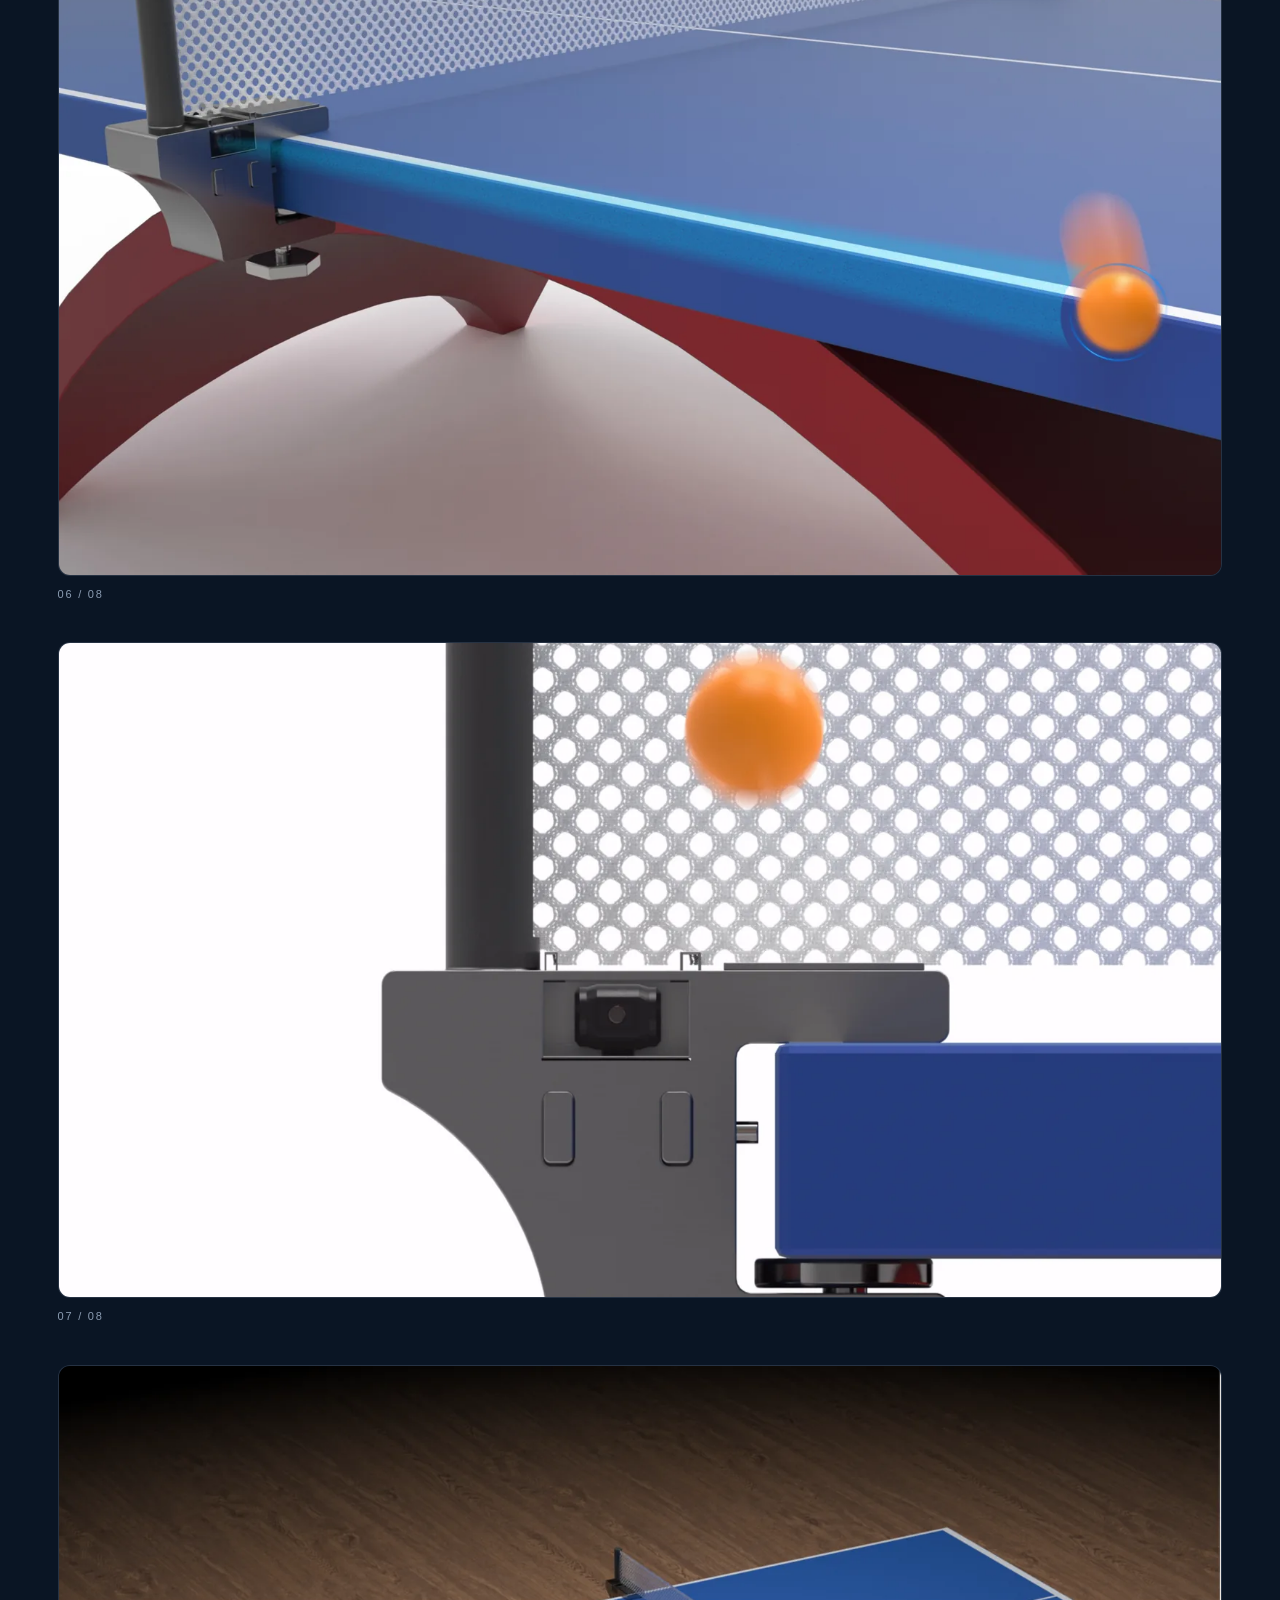
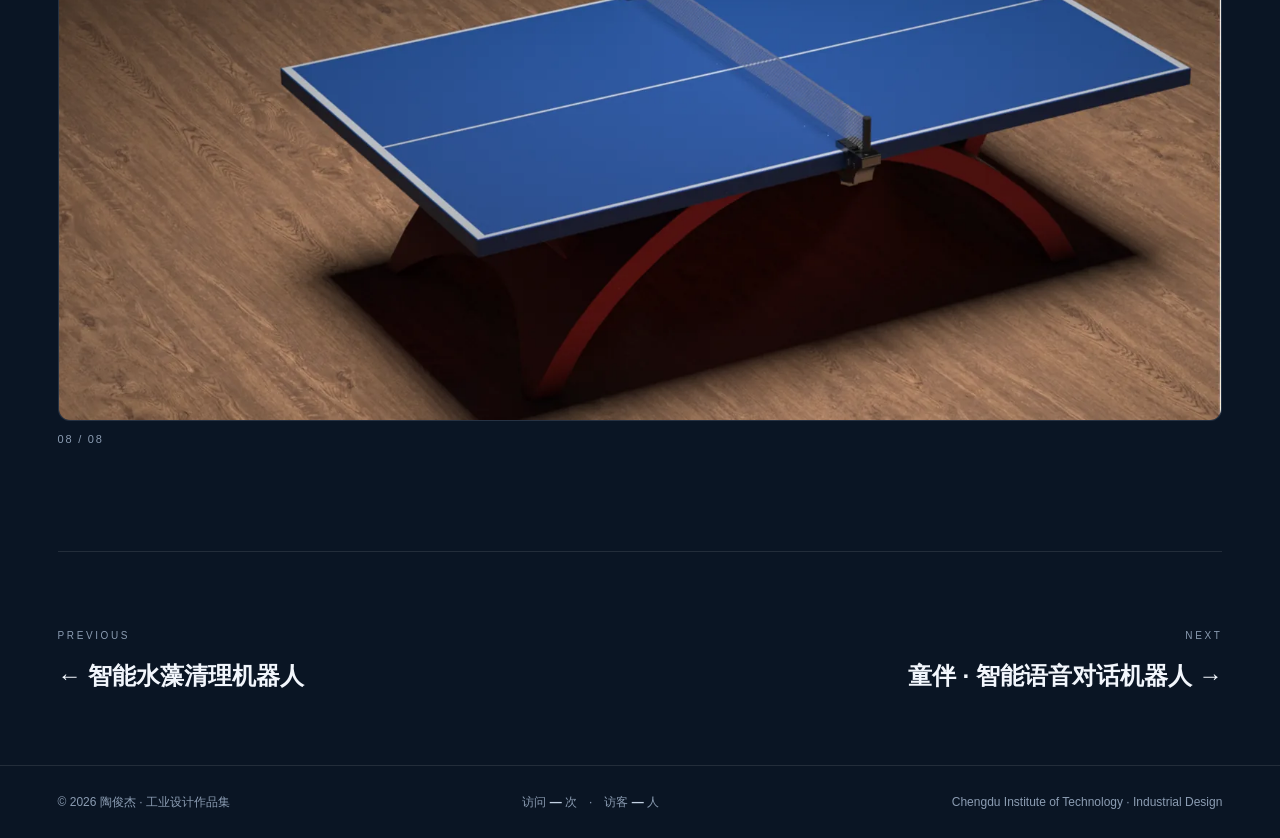
==== commit 4ea8ab33: "页脚增加访问统计（Vercount，busuanzi 兼容）" ====
--- a/work/ball-eye.html
+++ b/work/ball-eye.html
@@ -129,9 +129,11 @@
 
 <footer class="footer">
   <span>© 2026 陶俊杰 · 工业设计作品集</span>
+  <span id="busuanzi_container_site_pv" class="visit-stat">访问 <b id="busuanzi_value_site_pv">—</b> 次　·　访客 <b id="busuanzi_value_site_uv">—</b> 人</span>
   <span>Chengdu Institute of Technology · Industrial Design</span>
 </footer>
 
 <script src="../assets/main.js?v=20260930h"></script>
+<script defer src="https://events.vercount.one/js"></script>
 </body>
 </html>
--- a/assets/style.css
+++ b/assets/style.css
@@ -554,6 +554,9 @@
 .contact-cta { margin-top: clamp(34px, 5vw, 56px); }
 
 /* ============ Footer ============ */
+.visit-stat { font-variant-numeric: tabular-nums; }
+.visit-stat b { font-weight: 600; color: var(--ink-2); }
+
 .footer {
   border-top: 1px solid var(--line); padding: 26px var(--pad);
   display: flex; justify-content: space-between; gap: 12px; flex-wrap: wrap;
